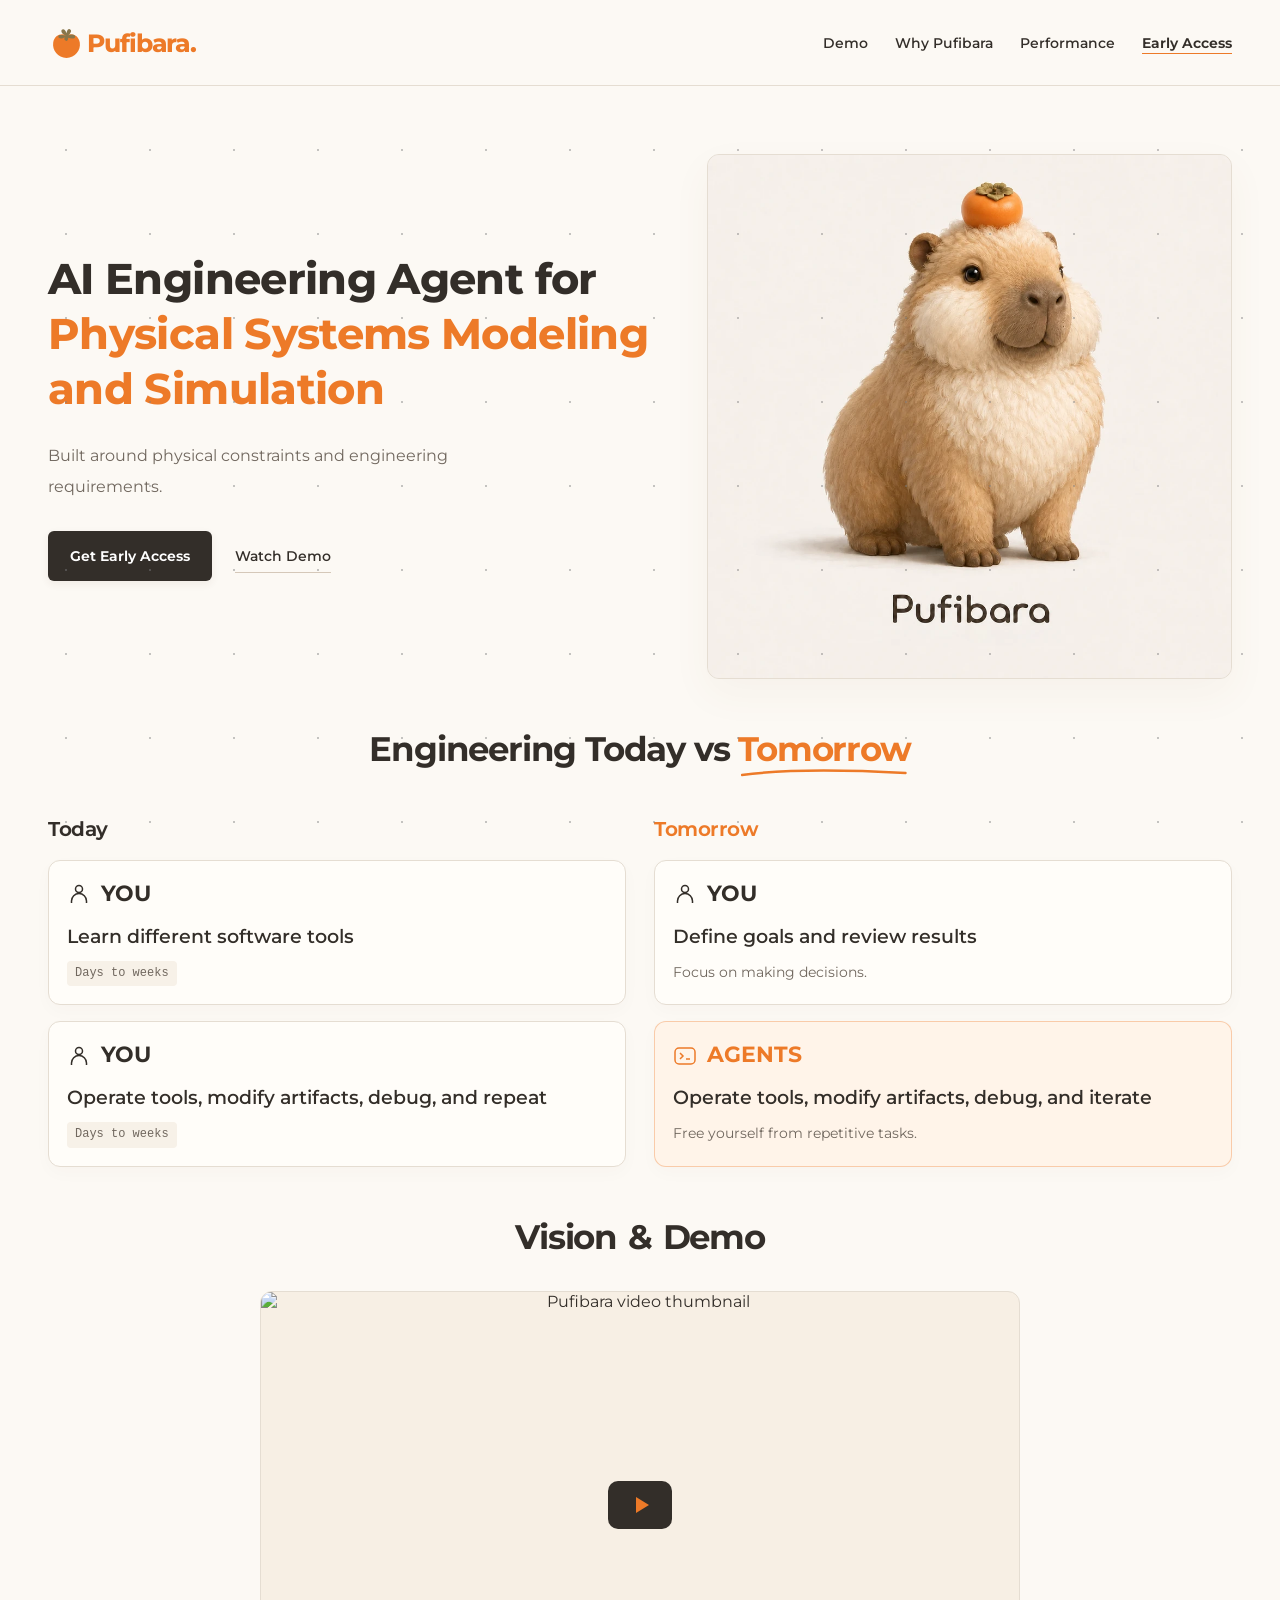
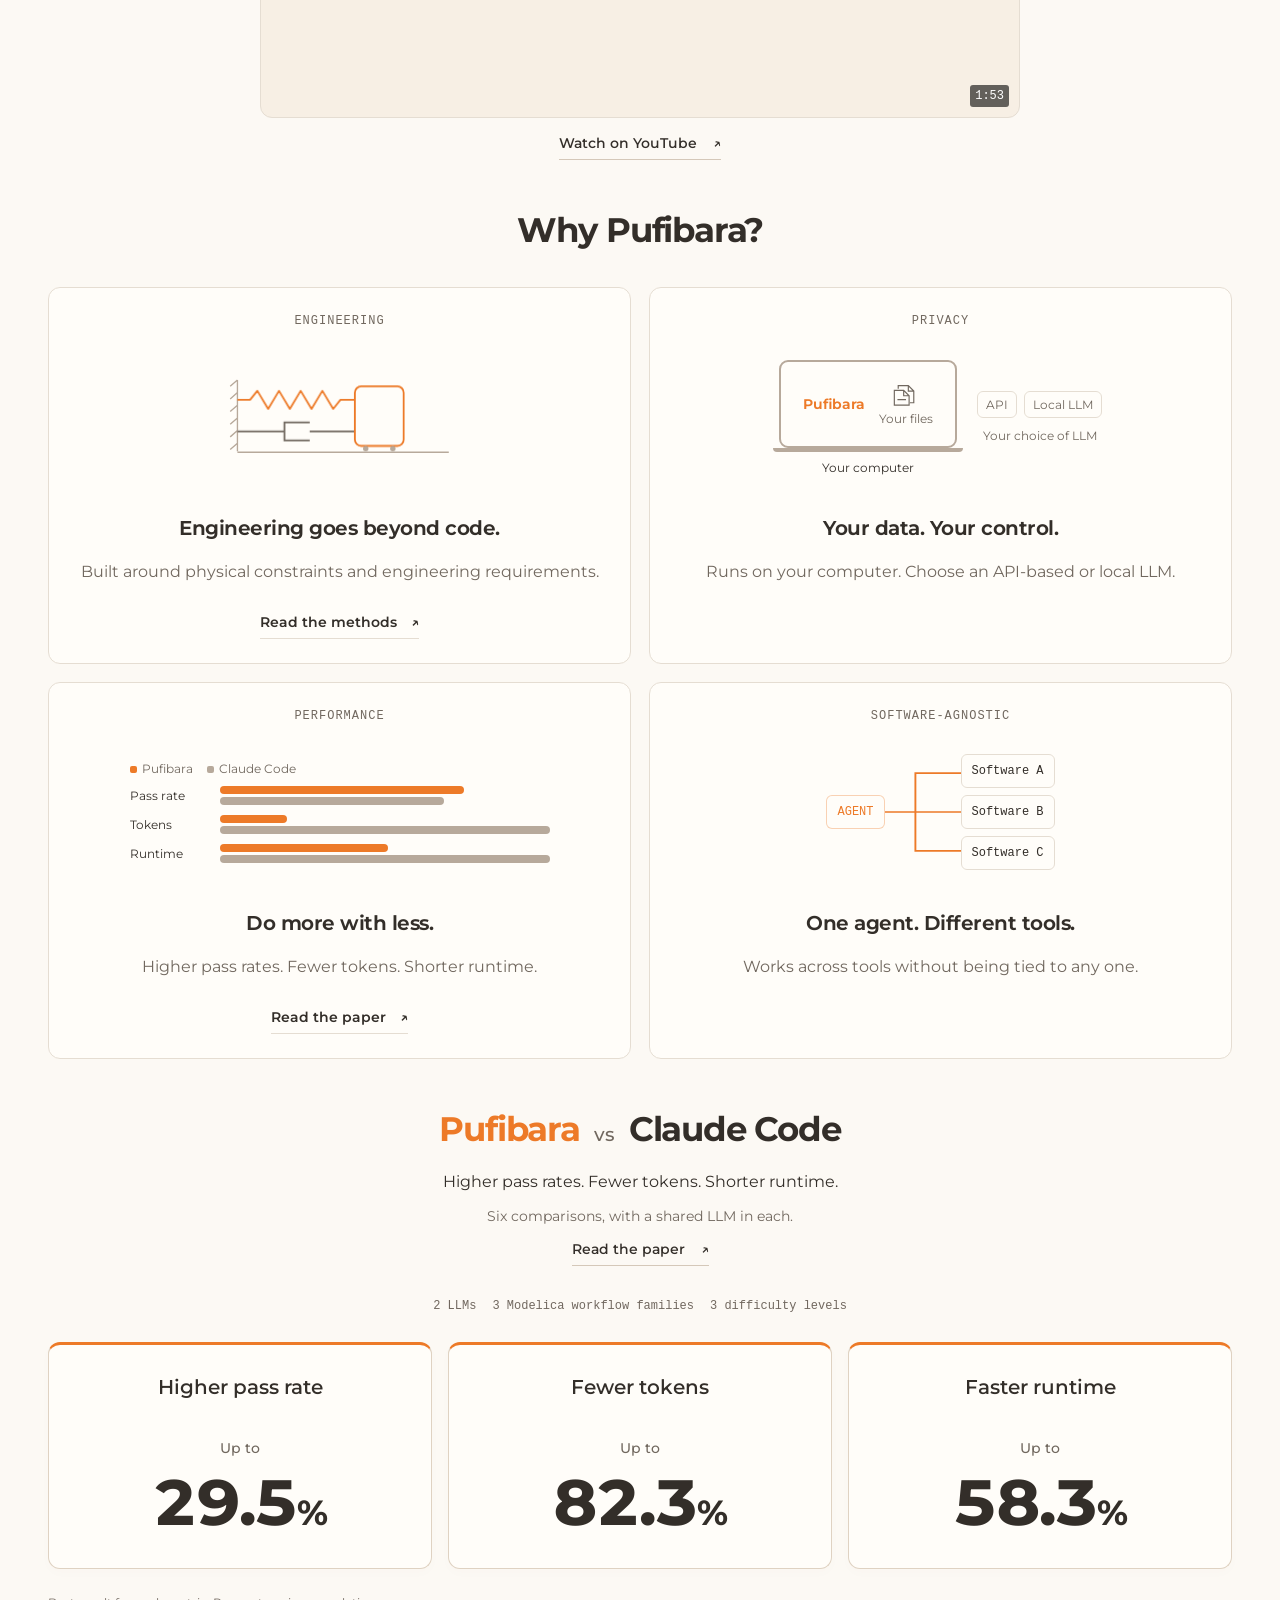
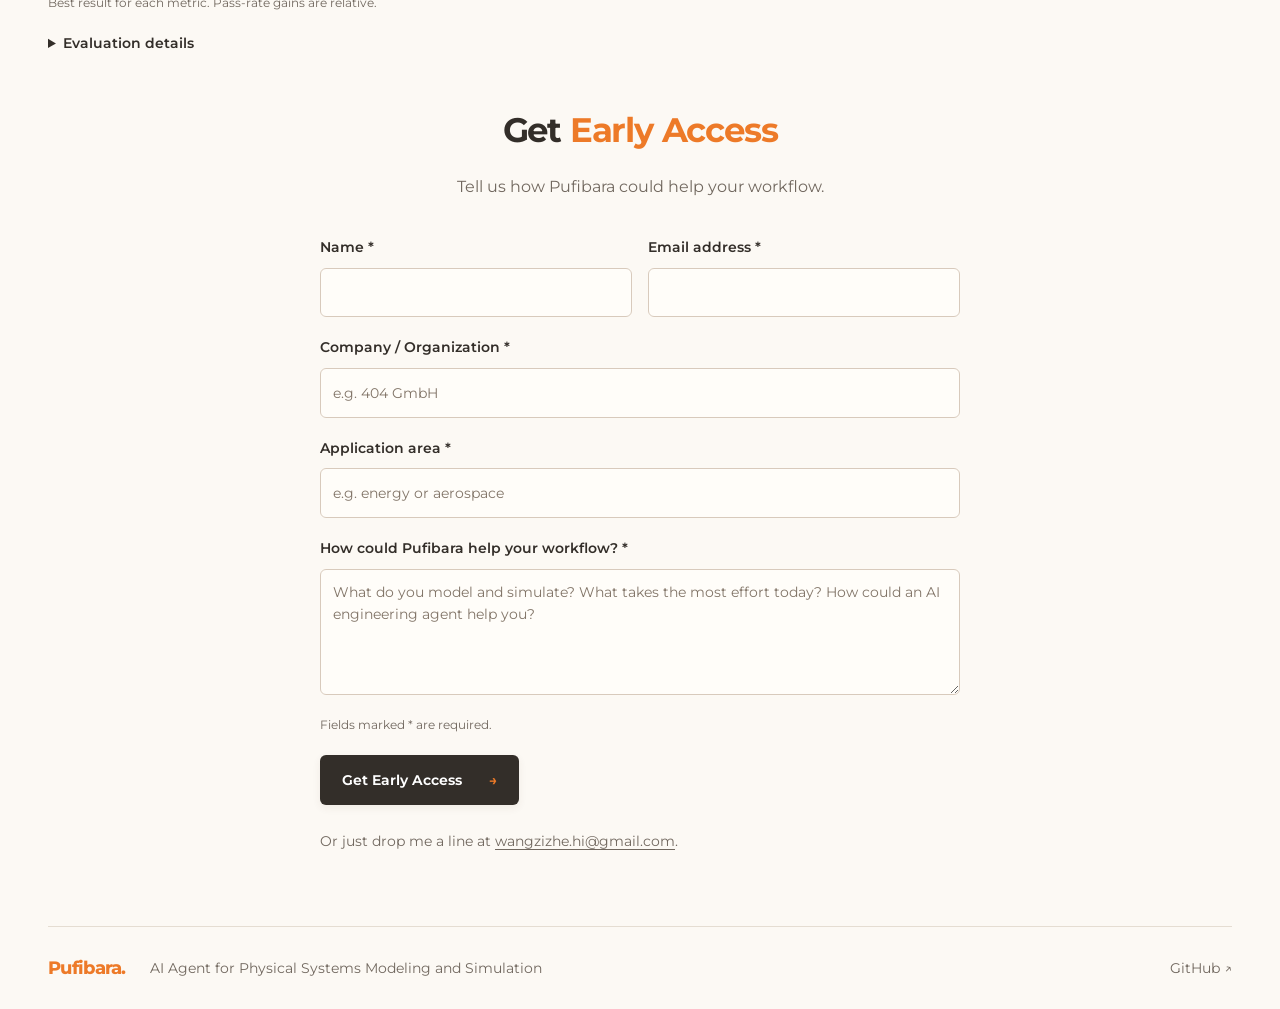
==== website/index.html @ 52dc9163 "Update website navigation and dot overlay" ====
<!doctype html>
<html lang="en">
<head>
  <meta charset="utf-8">
  <meta name="viewport" content="width=device-width, initial-scale=1">
  <meta name="theme-color" content="#fcf9f4">
  <meta name="description" content="Pufibara is an AI agent for physical systems modeling and simulation, currently focused on Modelica workflows. Explore the ideas, paper, and public benchmark.">
  <title>Pufibara — AI Agent for Physical Systems Modeling and Simulation</title>
  <link rel="icon" href="assets/mascot-topper.svg" type="image/svg+xml">
  <link rel="stylesheet" href="styles.css?v=site-nav-2">
  <link rel="preload" href="assets/fonts/Montserrat-Variable.woff2" as="font" type="font/woff2" crossorigin>
  <script src="pilot-form.js" defer></script>
  <script src="demo-video.js" defer></script>
  <script src="page-motion.js?v=site-nav-1" defer></script>
</head>
<body>
  <a class="skip-link" href="#main">Skip to main content</a>
  <header class="site-header wrap">
    <a class="wordmark" href="#" aria-label="Pufibara home"><img class="brand-icon" src="assets/mascot-topper.svg" alt="" width="37" height="40" aria-hidden="true">Pufibara<span class="brand-dot" aria-hidden="true">.</span></a>
    <nav aria-label="Main navigation">
      <a class="desktop-nav-link" href="#demo">Demo</a>
      <a class="desktop-nav-link" href="#difference">Why Pufibara</a>
      <a class="desktop-nav-link" href="#benchmark">Performance</a>
      <a class="nav-pilot" href="#pilot">Early Access</a>
      <details class="mobile-nav">
        <summary aria-label="Navigation menu"><span aria-hidden="true"></span></summary>
        <div class="mobile-nav-links">
          <a href="#demo">Demo</a>
          <a href="#difference">Why Pufibara</a>
          <a href="#benchmark">Performance</a>
        </div>
      </details>
    </nav>
  </header>
  <main id="main">
    <section class="hero wrap" aria-labelledby="hero-title">
      <div class="hero-copy">
        <h1 id="hero-title"><span class="hero-line">AI Engineering Agent for</span> <span class="hero-line accent">Physical Systems Modeling and Simulation</span></h1>
        <p class="hero-description">Built around physical constraints and engineering requirements.</p>
        <div class="hero-actions">
          <a class="button primary" href="#pilot">Get Early Access</a>
          <a class="text-link" href="#demo">Watch Demo</a>
        </div>
      </div>
      <figure class="hero-art">
        <a class="mascot-link" href="#demo" aria-label="Watch the Pufibara demo"><img src="assets/pufibara.webp?v=mascot-2" alt="The Pufibara mascot: a fluffy capybara with an orange ornament on its head" width="960" height="960" fetchpriority="high"></a>
      </figure>
    </section>
    <section class="engineering-section" id="engineering" aria-labelledby="engineering-title">
      <div class="wrap section-space">
        <h2 class="engineering-title" id="engineering-title"><span class="heading-lead">Engineering Today vs</span> <span class="accent heading-tomorrow">Tomorrow<svg viewBox="0 0 220 16" fill="none" preserveAspectRatio="none" aria-hidden="true"><path pathLength="1" d="M5 10C61 4 143 5 214 8" stroke="currentColor" stroke-width="2.5" stroke-linecap="round"/></svg></span></h2>
        <div class="engineering-grid">
          <article class="engineering-column engineering-today">
            <h3>Today</h3>
            <ul>
              <li><div class="workflow-copy"><span class="workflow-label"><svg class="role-icon" viewBox="0 0 24 24" fill="none" stroke="currentColor" stroke-width="1.5" aria-hidden="true"><circle cx="12" cy="7" r="3.5"/><path d="M4.5 21v-2a7.5 7.5 0 0 1 15 0v2"/></svg>YOU</span><p>Learn different software tools</p><p class="workflow-note workflow-time">Days to weeks</p></div></li>
              <li><div class="workflow-copy"><span class="workflow-label"><svg class="role-icon" viewBox="0 0 24 24" fill="none" stroke="currentColor" stroke-width="1.5" aria-hidden="true"><circle cx="12" cy="7" r="3.5"/><path d="M4.5 21v-2a7.5 7.5 0 0 1 15 0v2"/></svg>YOU</span><p>Operate tools, modify artifacts, debug, and repeat</p><p class="workflow-note workflow-time">Days to weeks</p></div></li>
            </ul>
          </article>
          <article class="engineering-column engineering-tomorrow">
            <h3>Tomorrow</h3>
            <ul>
              <li><div><span class="workflow-label"><svg class="role-icon" viewBox="0 0 24 24" fill="none" stroke="currentColor" stroke-width="1.5" aria-hidden="true"><circle cx="12" cy="7" r="3.5"/><path d="M4.5 21v-2a7.5 7.5 0 0 1 15 0v2"/></svg>YOU</span><p>Define goals and review results</p><p class="workflow-note">Focus on making decisions.</p></div></li>
              <li><div><span class="workflow-label"><svg class="role-icon" viewBox="0 0 24 24" fill="none" stroke="currentColor" stroke-width="1.5" aria-hidden="true"><rect x="2" y="4" width="20" height="16" rx="4"/><path d="m7 9 3 3-3 3m6 0h4"/></svg>AGENTS</span><p>Operate tools, modify artifacts, debug, and iterate</p><p class="workflow-note">Free yourself from repetitive tasks.</p></div></li>
            </ul>
          </article>
        </div>
      </div>
    </section>
    <section class="demo-section" id="demo" aria-labelledby="demo-title" tabindex="-1">
      <div class="wrap section-space demo-inner">
        <h2 id="demo-title"><span class="heading-vision">Vision</span> <span class="heading-amp">&amp;</span> <span class="heading-demo">Demo</span></h2>
        <div class="demo-frame">
          <a class="demo-cover" href="https://youtu.be/xl2gWwnYfv0" aria-label="Play the Pufibara vision and demo video">
            <img class="demo-thumbnail" src="https://i.ytimg.com/vi/xl2gWwnYfv0/hqdefault.jpg" alt="Pufibara video thumbnail" width="480" height="360" loading="lazy">
            <span class="demo-play" aria-hidden="true"></span>
            <span class="demo-duration" aria-hidden="true">1:53</span>
          </a>
        </div>
        <a class="text-link demo-fallback" href="https://youtu.be/xl2gWwnYfv0">Watch on YouTube <span aria-hidden="true">↗</span></a>
      </div>
    </section>
    <section class="difference wrap section-space" id="difference" aria-labelledby="difference-title" tabindex="-1">
      <div class="difference-heading">
        <h2 id="difference-title">Why Pufibara?</h2>
      </div>
      <div class="difference-grid">
        <article class="difference-item">
          <span class="feature-label">Engineering</span>
          <div class="feature-visual behavior-visual" aria-hidden="true">
            <svg viewBox="0 0 298 124" fill="none">
              <path d="M36 21v79m-8-72 8-7m-8 21 8-7m-8 21 8-7m-8 21 8-7m-8 21 8-7m-8 21 8-7M36 101h234" stroke="#b7a99b" stroke-width="1.5"/>
              <path class="system-spring" d="M36 43h14l8-10 12 20 12-20 12 20 12-20 12 20 12-20 12 20 8-10h16" stroke="currentColor" stroke-width="2" stroke-linejoin="round"/>
              <path d="M36 78h52m28-10H88v20h28" stroke="#71685f" stroke-width="2"/>
              <path class="system-damper" d="M116 78h50" stroke="#71685f" stroke-width="2"/>
              <g class="system-mass"><rect x="166" y="28" width="54" height="66" rx="7" fill="#fffdf9" stroke="currentColor" stroke-width="2"/><circle cx="178" cy="97" r="3" fill="#b7a99b"/><circle cx="208" cy="97" r="3" fill="#b7a99b"/></g>
            </svg>
          </div>
          <h3>Engineering goes beyond code.</h3><p>Built around physical constraints and engineering requirements.</p><a class="difference-link" href="https://arxiv.org/abs/2608.23653">Read the methods <span aria-hidden="true">↗</span></a>
        </article>
        <article class="difference-item">
          <span class="feature-label">Privacy</span>
          <div class="feature-visual privacy-visual" aria-hidden="true">
            <div class="local-computer"><div class="computer-screen"><span class="computer-app">Pufibara</span><span class="computer-files"><svg viewBox="0 0 36 30" fill="none" stroke="currentColor" stroke-width="1.5"><path d="M8 7V3h13l7 7v15h-5M21 3v7h7"/><path d="M3 9h12l7 7v12H3zM15 9v7h7M7 21h11"/></svg>Your files</span></div><span>Your computer</span></div>
            <div class="llm-choice"><div class="llm-options"><span>API</span><span>Local LLM</span></div><span>Your choice of LLM</span></div>
          </div>
          <h3>Your data. Your control.</h3><p>Runs on your computer. Choose an API-based or local LLM.</p>
        </article>
        <article class="difference-item">
          <span class="feature-label">Performance</span>
          <div class="feature-visual comparison-visual" aria-hidden="true">
            <div class="comparison-legend"><span class="legend-pufibara">Pufibara</span><span>Claude Code</span></div>
            <div class="comparison-row"><span>Pass rate</span><div class="comparison-pair"><span class="comparison-bar comparison-pufibara" style="--bar-width:74%"></span><span class="comparison-bar comparison-baseline" style="--bar-width:68%"></span></div></div>
            <div class="comparison-row"><span>Tokens</span><div class="comparison-pair"><span class="comparison-bar comparison-pufibara" style="--bar-width:20.52%"></span><span class="comparison-bar comparison-baseline" style="--bar-width:100%"></span></div></div>
            <div class="comparison-row"><span>Runtime</span><div class="comparison-pair"><span class="comparison-bar comparison-pufibara" style="--bar-width:51.15%"></span><span class="comparison-bar comparison-baseline" style="--bar-width:100%"></span></div></div>
          </div>
          <h3>Do more with less.</h3><p>Higher pass rates. Fewer tokens. Shorter runtime.</p><a class="difference-link" href="https://arxiv.org/abs/2608.23653">Read the paper <span aria-hidden="true">↗</span></a>
        </article>
        <article class="difference-item">
          <span class="feature-label">Software-agnostic</span>
          <div class="feature-visual tools-visual" aria-hidden="true">
            <span class="visual-chip agent-hub">AGENT</span>
            <svg viewBox="0 0 60 100" fill="none" preserveAspectRatio="none"><path pathLength="1" d="M0 50h24m0 0V14h36M24 50h36m-36 0v36h36" stroke="#ed7a28" stroke-width="1.5"/></svg>
            <div class="tool-destinations"><span class="visual-chip">Software A</span><span class="visual-chip">Software B</span><span class="visual-chip">Software C</span></div>
          </div>
          <h3>One agent. Different tools.</h3><p>Works across tools without being tied to any one.</p>
        </article>
      </div>
    </section>
    <section class="benchmark-section" id="benchmark" aria-labelledby="benchmark-title" tabindex="-1">
      <div class="wrap">
        <div class="benchmark-heading">
          <h2 id="benchmark-title" class="benchmark-matchup"><span class="accent">Pufibara</span> <span class="matchup-vs">vs</span> <span class="matchup-competitor">Claude Code</span></h2>
          <p class="benchmark-takeaway">Higher pass rates. Fewer tokens. Shorter runtime.</p>
          <p class="benchmark-summary">Six comparisons, with a shared LLM in each.</p>
          <a class="text-link benchmark-paper" href="https://arxiv.org/abs/2608.23653">Read the paper <span aria-hidden="true">↗</span></a>
        </div>
        <div class="benchmark-context">
          <span>2 LLMs</span>
          <span>3 Modelica workflow families</span>
          <span>3 difficulty levels</span>
        </div>
        <div class="benchmark-metrics">
          <article class="benchmark-metric"><h3>Higher pass rate</h3><p class="metric-value" aria-label="Up to 29.6%"><span class="metric-prefix" aria-hidden="true">Up to</span> <span class="metric-number" aria-hidden="true">29.6</span><span aria-hidden="true">%</span></p></article>
          <article class="benchmark-metric"><h3>Fewer tokens</h3><p class="metric-value" aria-label="Up to 82.5%"><span class="metric-prefix" aria-hidden="true">Up to</span> <span class="metric-number" aria-hidden="true">82.5</span><span aria-hidden="true">%</span></p></article>
          <article class="benchmark-metric"><h3>Faster runtime</h3><p class="metric-value" aria-label="Up to 58.4%"><span class="metric-prefix" aria-hidden="true">Up to</span> <span class="metric-number" aria-hidden="true">58.4</span><span aria-hidden="true">%</span></p></article>
        </div>
        <div class="benchmark-footer">
          <div class="benchmark-notes">
            <p>Best result for each metric. Pass-rate gains are relative.</p>
            <details class="evaluation-details">
              <summary>Evaluation details</summary>
              <p>Both agents use the same LLM in each comparison. Tasks span three difficulty levels.</p>
              <p>Best results can come from different comparisons. Pass-rate gains are relative.</p>
              <p>Tokens are counted the same way. Sequential runtime excludes infrastructure-only attempts.</p>
            </details>
          </div>
        </div>
      </div>
    </section>
    <section class="pilot-section wrap" id="pilot" aria-labelledby="pilot-title">
      <div class="pilot-copy">
        <h2 id="pilot-title">Get <span class="accent">Early Access</span></h2>
        <p>Tell us how Pufibara could help your workflow.</p>
      </div>
      <form class="pilot-form" action="https://formsubmit.co/zizhe.wang@tu-dresden.de" method="POST" accept-charset="UTF-8" aria-label="Early access request" data-success-page="thanks.html" data-submitting="Submitting…">
        <input type="hidden" name="_subject" value="Pufibara — Early access request">
        <input type="hidden" name="_template" value="table">
        <input type="hidden" name="page_language" value="English">
        <div class="form-row">
          <div class="form-field"><label for="pilot-name">Name <span aria-hidden="true">*</span></label><input id="pilot-name" name="name" type="text" autocomplete="name" maxlength="120" required></div>
          <div class="form-field"><label for="pilot-email">Email address <span aria-hidden="true">*</span></label><input id="pilot-email" name="email" type="email" autocomplete="email" maxlength="254" required></div>
        </div>
        <div class="form-field"><label for="pilot-company">Company / Organization <span aria-hidden="true">*</span></label><input id="pilot-company" name="company" type="text" autocomplete="organization" placeholder="e.g. 404 GmbH" maxlength="200" required></div>
        <div class="form-field"><label for="pilot-area">Application area <span aria-hidden="true">*</span></label><input id="pilot-area" name="application_area" type="text" placeholder="e.g. energy or aerospace" maxlength="200" required></div>
        <div class="form-field"><label for="pilot-workflow">How could Pufibara help your workflow? <span aria-hidden="true">*</span></label><textarea id="pilot-workflow" name="workflow_needs" rows="4" placeholder="What do you model and simulate? What takes the most effort today? How could an AI engineering agent help you?" maxlength="4000" required></textarea></div>
        <p class="form-note" id="pilot-privacy">Fields marked * are required.</p>
        <button class="button primary" type="submit" aria-describedby="pilot-privacy">Get Early Access <span aria-hidden="true">→</span></button>
        <p class="pilot-email">Or just drop me a line at <a href="mailto:wangzizhe.hi@gmail.com">wangzizhe.hi@gmail.com</a>.</p>
      </form>
    </section>
  </main>
  <footer class="site-footer wrap"><a class="footer-brand" href="#">Pufibara.</a><p>AI Agent for Physical Systems Modeling and Simulation</p><a href="https://github.com/wangzizhe/Pufibara">GitHub <span aria-hidden="true">↗</span></a></footer>
</body>
</html>
---- website/styles.css ----
@charset "UTF-8";

@font-face {
  font-family: "Montserrat";
  font-style: normal;
  font-weight: 100 900;
  font-display: swap;
  src: url("assets/fonts/Montserrat-Variable.woff2") format("woff2");
}

:root {
  --paper: #fcf9f4;
  --surface: #fffdf9;
  --warm: #f7f1e8;
  --ink: #332e29;
  --muted: #71685f;
  --orange: #ed7a28;
  --line: #e5ddd2;
  --text-body: 16px;
  --text-ui: 14px;
  --text-small: 12px;
  --text-section: 34px;
  --text-card: 20px;
  --radius-card: 12px;
  --radius-control: 6px;
  --section-space: 24px;
  --dot-pattern: radial-gradient(circle, #fff 1px, transparent 1.5px);
  --dot-spacing: 84px 84px;
  --sans: "Montserrat", -apple-system, BlinkMacSystemFont, "Segoe UI", sans-serif;
  --mono: "SFMono-Regular", Consolas, "Liberation Mono", monospace;
}

* { box-sizing: border-box; }
html { scroll-behavior: smooth; scroll-padding-top: 110px; }
body { margin: 0; background: var(--paper); color: var(--ink); font-family: var(--sans); -webkit-font-smoothing: antialiased; }
a { color: inherit; text-decoration: none; }
a:focus-visible { outline: 3px solid var(--orange); outline-offset: 5px; }
::selection { background: var(--orange); color: var(--ink); }
h1, h2, h3, p { margin-top: 0; }
.wrap { width: min(1184px, calc(100% - 96px)); margin-inline: auto; }
.skip-link { position: absolute; left: 20px; top: -80px; background: var(--ink); color: white; padding: 12px; z-index: 20; }
.skip-link:focus { top: 12px; }

/* Keep navigation accessible while reading. */
.site-header { display: flex; align-items: center; justify-content: space-between; gap: 24px; min-height: 86px; position: sticky; top: 0; z-index: 10; background: var(--paper); }
.site-header::before { content: ""; position: absolute; inset: 0; z-index: -1; background: var(--paper); box-shadow: 0 0 0 100vmax var(--paper); clip-path: inset(0 -100vmax); pointer-events: none; }
.site-header::after { content: ""; position: absolute; bottom: 0; left: calc(50% - 50vw); right: calc(50% - 50vw); border-bottom: 1px solid var(--line); pointer-events: none; }
.wordmark { display: flex; align-items: center; font-size: 25px; font-weight: 750; letter-spacing: -1.1px; color: var(--orange); }
.brand-icon { display: block; flex-shrink: 0; width: 37px; height: 40px; margin-right: 2px; }
.brand-dot { color: var(--orange); }
.site-header nav { display: flex; align-items: center; gap: 27px; font-size: var(--text-ui); font-weight: 550; }
.mobile-nav { display: none; }
.site-header nav a:hover, .text-link:hover, .difference-link:hover, .site-footer a:not(.footer-brand):hover { color: var(--ink); text-decoration: underline; text-decoration-color: var(--orange); text-underline-offset: 5px; }

.hero { position: relative; isolation: isolate; display: grid; grid-template-columns: 1.15fr 1fr; gap: 56px; align-items: center; padding-top: 68px; padding-bottom: var(--section-space); }
.eyebrow { font: 500 var(--text-small)/1.7 var(--mono); letter-spacing: 1.5px; color: var(--muted); margin-bottom: 24px; }
h1 { font-size: clamp(40px, 4.4vw, 62px); font-weight: 750; line-height: 1.2; letter-spacing: -2.5px; margin-bottom: 25px; }
html:lang(en) .hero-copy { container-type: inline-size; min-width: 0; }
html:lang(en) h1 { font-size: min(7.1cqw, 48px); font-weight: 750; line-height: 1.28; letter-spacing: -.015em; }
.hero-line { display: block; white-space: normal; }
.accent { color: var(--orange); }
.hero-description { max-width: 475px; font-size: var(--text-body); line-height: 1.9; color: var(--muted); margin-bottom: 29px; }
.hero-actions { display: flex; align-items: center; flex-wrap: wrap; gap: 23px; }
.button { display: inline-flex; align-items: center; justify-content: space-between; gap: 27px; padding: 15px 21px; border: 1px solid transparent; border-radius: var(--radius-control); font-size: var(--text-ui); font-weight: 650; transition: background .15s, transform .15s; }
.primary { background: var(--ink); color: #fff; box-shadow: 0 3px 8px #513b2512; }
.primary span { color: var(--orange); }
.button:hover { background: #514033; transform: translateY(-2px); }
.text-link { font-size: var(--text-ui); font-weight: 550; border-bottom: 1px solid #d5c8b9; padding-block: 7px; }
.text-link:hover { border-bottom-color: var(--orange); text-decoration: none; }
.text-link span { margin-left: 12px; }
.hero-art { position: relative; min-width: 0; margin: 0; background: #f2eee7; border: 1px solid var(--line); border-radius: var(--radius-card); overflow: hidden; box-shadow: 0 15px 40px #80572f0c; }
.hero-art img { display: block; width: 100%; height: auto; }
.mascot-link { display: block; border-radius: inherit; }
.mascot-link:focus-visible { outline-offset: -5px; }

.section-space { padding-block: var(--section-space); }
.engineering-grid { display: grid; grid-template-columns: repeat(2, minmax(0, 1fr)); gap: 32px; }
.engineering-title { text-align: center; margin-bottom: 32px; }
.heading-lead, .heading-tomorrow, .heading-vision, .heading-amp, .heading-demo { display: inline-block; }
.heading-tomorrow { position: relative; }
.heading-tomorrow svg { position: absolute; left: 0; bottom: -10px; width: 100%; height: 16px; }
.heading-amp { color: inherit; margin-inline: .06em; }
.engineering-column { position: relative; min-width: 0; padding: 28px; border-radius: var(--radius-card); color: var(--ink); }
.engineering-column h3 { font-size: var(--text-card); font-weight: 650; line-height: 1.45; letter-spacing: -.5px; margin-bottom: 18px; }
.engineering-column ul { list-style: none; padding: 0; margin: 0; }
.engineering-column li { position: relative; min-height: 116px; font-size: 19px; line-height: 1.55; font-weight: 550; }
.engineering-column li p { margin: 0; }
.engineering-today { padding-left: 0; }
.engineering-today li { margin-bottom: 16px; border: 1px solid var(--line); border-radius: var(--radius-card); background: var(--surface); box-shadow: 0 6px 18px #513b2506; }
.workflow-copy { padding: 18px; }
.engineering-column li .workflow-note { margin-top: 10px; color: var(--muted); font-size: var(--text-ui); font-weight: 400; line-height: 1.6; }
.engineering-column li .workflow-time { display: inline-block; padding: 3px 8px; border-radius: 4px; background: var(--warm); font-family: var(--mono); font-size: var(--text-small); }
.engineering-tomorrow { align-self: start; padding-bottom: 0; }
.engineering-tomorrow h3 { color: var(--orange); }
.engineering-tomorrow li { display: flex; min-height: 0; padding: 0 0 16px; }
.engineering-tomorrow li:last-child { padding-bottom: 0; }
.engineering-tomorrow li > div { position: relative; flex: 1; min-width: 0; padding: 18px; border: 1px solid var(--line); border-radius: var(--radius-card); background: var(--surface); box-shadow: 0 6px 18px #513b2506; }
.engineering-tomorrow li:nth-child(2) > div { border-color: #ed7a2855; background: #fff4e9; }
.engineering-column .workflow-label { display: flex; align-items: center; gap: 10px; margin-bottom: 12px; color: var(--ink); font: 700 22px/1.4 var(--sans); letter-spacing: 0; }
.engineering-tomorrow li:nth-child(2) .workflow-label { color: var(--orange); }
.role-icon { width: 24px; height: 24px; flex-shrink: 0; }
@media (min-width: 681px) {
  .engineering-grid { column-gap: 28px; row-gap: 16px; padding-top: 12px; }
  .engineering-column { display: grid; grid-template-rows: subgrid; grid-row: span 3; align-self: stretch; padding: 0; }
  .engineering-column ul { display: contents; }
  .engineering-column h3 { margin-bottom: 0; }
  .engineering-column li { min-height: 0; margin-bottom: 0; padding-bottom: 0; }
}
@media (prefers-reduced-motion: no-preference) {
  .engineering-section.is-visible .heading-lead { animation: heading-flow .7s cubic-bezier(.2,.8,.2,1) both; }
  .engineering-section.is-visible .heading-tomorrow { animation: heading-swing .85s .12s cubic-bezier(.2,.8,.2,1) both; }
  .engineering-section.is-visible .heading-tomorrow path { stroke-dasharray: 1; animation: draw-tool-links .65s .55s ease both; }
  .demo-section.is-visible .heading-vision { animation: demo-word-left 1s cubic-bezier(.22,.8,.3,1) both; }
  .demo-section.is-visible .heading-amp { animation: amp-pop 1s .12s both; }
  .demo-section.is-visible .heading-demo { animation: demo-word-right 1s .22s cubic-bezier(.22,.8,.3,1) both; }
  @keyframes heading-flow { from { opacity: 0; translate: -12px 7px; } to { opacity: 1; translate: 0 0; } }
  @keyframes heading-swing { 0% { opacity: 0; translate: 16px 10px; } 65% { opacity: 1; translate: 0 -3px; } 100% { opacity: 1; translate: 0 0; } }
  @keyframes amp-pop { 0% { opacity: 0; scale: .65; } 60% { opacity: 1; scale: 1.12; } 100% { opacity: 1; scale: 1; } }
  @keyframes demo-word-left { 0% { opacity: 0; translate: -28px 16px; } 60% { opacity: 1; translate: 3px -6px; } 80% { translate: -1px 2px; } 100% { opacity: 1; translate: 0 0; } }
  @keyframes demo-word-right { 0% { opacity: 0; translate: 28px -16px; } 60% { opacity: 1; translate: -3px 6px; } 80% { translate: 1px -2px; } 100% { opacity: 1; translate: 0 0; } }
  .difference-item.is-visible .local-computer { animation: reveal-feature .65s ease both; }
  .difference-item.is-visible .computer-files { animation: reveal-feature .55s .25s ease both; }
  .difference-item.is-visible .llm-choice { animation: reveal-feature .65s .5s ease both; }
  .difference-item.is-visible .llm-options > span { animation: reveal-feature .5s .7s ease both; }
  .difference-item.is-visible .llm-options > span + span { animation-delay: .85s; }
  .difference-item.is-visible .agent-hub { animation: reveal-feature .55s ease both; }
  .difference-item.is-visible .tools-visual > svg path { stroke-dasharray: 1; animation: draw-tool-links 1s .25s ease both; }
  .difference-item.is-visible .tool-destinations > span { animation: reveal-feature .55s .6s ease both; }
  .difference-item.is-visible .tool-destinations > span:nth-child(2) { animation-delay: .8s; }
  .difference-item.is-visible .tool-destinations > span:nth-child(3) { animation-delay: 1s; }
  .engineering-section.is-visible li { animation: workflow-arrive .65s both; }
  .engineering-section.is-visible li:nth-child(2) { animation-delay: .15s; }
  @keyframes workflow-arrive { from { opacity: 0; translate: 0 14px; } to { opacity: 1; translate: 0 0; } }
}
@media (max-width: 680px) {
  .engineering-grid { grid-template-columns: 1fr; gap: 24px; }
  .engineering-column { padding: 0 24px; }
  .engineering-today li:last-child { margin-bottom: 0; }
  .engineering-column li { min-height: 0; font-size: 18px; }
}
.demo-section { background: var(--paper); }
.demo-inner { text-align: center; }
.demo-inner h2 { margin-bottom: 32px; }
.demo-frame { aspect-ratio: 16 / 9; width: min(100%, 760px); margin-inline: auto; background: #f7efe4; border: 1px solid var(--line); border-radius: var(--radius-card); overflow: hidden; }
.demo-frame iframe { display: block; width: 100%; height: 100%; border: 0; }
.demo-cover { position: relative; display: flex; align-items: center; justify-content: center; height: 100%; }
.demo-cover:focus-visible { outline-offset: -5px; }
.demo-thumbnail { position: absolute; inset: 0; width: 100%; height: 100%; object-fit: cover; }
.demo-play { position: relative; display: inline-flex; align-items: center; justify-content: center; width: 64px; height: 48px; border-radius: 10px; background: var(--ink); }
.demo-play::before { content: ""; width: 0; height: 0; border-top: 8px solid transparent; border-bottom: 8px solid transparent; border-left: 13px solid var(--orange); transform: translateX(2px); }
.demo-cover:hover .demo-play { background: #514033; }
.demo-duration { position: absolute; right: 10px; bottom: 10px; padding: 2px 5px; border-radius: 3px; background: #0009; color: #fff; font: var(--text-small)/1.5 var(--mono); }
.demo-fallback { display: inline-block; margin-top: 9px; }
h2 { font-size: var(--text-section); font-weight: 700; line-height: 1.3; letter-spacing: -1.2px; margin-bottom: 24px; }
.difference-heading, .benchmark-heading, .benchmark-context { text-align: center; }
.difference-heading h2, .benchmark-heading h2 { margin-bottom: 0; }
.benchmark-summary { max-width: 52ch; margin: 8px auto 0; color: var(--muted); font-size: var(--text-ui); line-height: 1.7; }
.benchmark-paper { display: inline-block; margin-top: 4px; }
.difference-grid { display: grid; grid-template-columns: repeat(2, minmax(0, 1fr)); gap: 18px; margin-top: 34px; }
.difference-item { container-type: inline-size; display: flex; flex-direction: column; align-items: center; padding: 24px; border: 1px solid var(--line); border-radius: var(--radius-card); background: var(--surface); text-align: center; }
.feature-label { font: var(--text-small)/1.6 var(--mono); letter-spacing: 1px; text-transform: uppercase; color: var(--muted); }
.feature-visual { width: 100%; min-height: 148px; margin-top: 12px; padding-block: 8px; }
.behavior-visual { display: flex; align-items: center; }
.behavior-visual svg { display: block; width: 100%; height: 112px; color: var(--orange); }
.system-spring { transform-origin: 36px 43px; }
.system-damper { transform-origin: 116px 78px; }
.privacy-visual { display: flex; align-items: center; justify-content: center; gap: 20px; }
.local-computer { display: grid; justify-items: center; gap: 12px; font-size: var(--text-small); }
.computer-screen { position: relative; display: grid; grid-template-columns: auto auto; align-items: center; justify-content: center; gap: 14px; width: 178px; min-height: 88px; padding: 10px; border: 2px solid #b7a99b; border-radius: 9px; background: var(--surface); }
.computer-screen::after { content: ""; position: absolute; left: -8px; right: -8px; bottom: -6px; height: 4px; background: #b7a99b; border-radius: 0 0 5px 5px; }
.computer-app { color: var(--orange); font-size: var(--text-ui); font-weight: 650; }
.computer-files { display: flex; flex-direction: column; align-items: center; gap: 3px; color: var(--muted); white-space: nowrap; }
.computer-files svg { width: 28px; height: 26px; }
.llm-choice { display: grid; justify-items: center; gap: 10px; color: var(--muted); font-size: var(--text-small); text-align: center; }
.llm-options { display: flex; justify-content: center; flex-wrap: wrap; gap: 7px; }
.llm-options > span { padding: 5px 8px; border: 1px solid var(--line); border-radius: var(--radius-control); background: var(--surface); white-space: nowrap; }
.visual-chip { display: inline-flex; align-items: center; justify-content: center; padding: 7px 10px; border: 1px solid var(--line); border-radius: var(--radius-control); background: var(--surface); color: var(--ink); font: var(--text-small)/1.5 var(--mono); }
.comparison-visual { display: flex; flex-direction: column; justify-content: center; gap: 10px; max-width: 420px; text-align: left; }
.comparison-legend { display: flex; flex-wrap: wrap; gap: 4px 14px; color: var(--muted); font-size: var(--text-small); }
.comparison-legend span::before { content: ""; display: inline-block; width: 7px; height: 7px; margin-right: 5px; border-radius: 2px; background: #b7a99b; }
.comparison-legend .legend-pufibara::before { background: var(--orange); }
.comparison-row { display: grid; grid-template-columns: 78px 1fr; align-items: center; gap: 12px; font-size: var(--text-small); }
.comparison-pair { display: grid; gap: 3px; }
.comparison-bar { display: block; width: var(--bar-width); height: 8px; border-radius: 4px; transform-origin: left; }
.comparison-baseline { background: #b7a99b; }
.comparison-pufibara { background: var(--orange); }
.tools-visual { display: flex; align-items: center; justify-content: center; }
.agent-hub { border-color: #ed7a2855; color: var(--orange); }
.tools-visual > svg { width: 76px; height: 108px; flex: 0 1 76px; }
.tool-destinations { display: grid; gap: 7px; }
@container (max-width: 300px) {
  .privacy-visual { flex-direction: column; gap: 10px; }
  .local-computer { gap: 8px; }
  .computer-screen { padding: 8px; }
  .llm-choice { gap: 5px; }
}
@media (max-width: 420px) {
  .visual-chip { padding: 6px 8px; }
  .comparison-row { grid-template-columns: 78px 1fr; gap: 8px; }
}
@media (prefers-reduced-motion: no-preference) {
  .difference-item.is-visible .system-mass { animation: settle-mass 2.8s ease-in-out both; }
  .difference-item.is-visible .system-spring { animation: settle-spring 2.8s ease-in-out both; }
  .difference-item.is-visible .system-damper { animation: settle-damper 2.8s ease-in-out both; }
  .difference-item.is-visible .comparison-bar { animation: reveal-comparison .8s ease both; }
  .difference-item.is-visible .comparison-pufibara { animation-delay: .15s; }
  @keyframes settle-mass { 0% { transform: translateX(18px); } 18% { transform: translateX(-12px); } 34% { transform: translateX(8px); } 50% { transform: translateX(-5px); } 65% { transform: translateX(3px); } 80% { transform: translateX(-1px); } 100% { transform: translateX(0); } }
  @keyframes settle-spring { 0% { transform: scaleX(1.13846); } 18% { transform: scaleX(.90769); } 34% { transform: scaleX(1.06154); } 50% { transform: scaleX(.96154); } 65% { transform: scaleX(1.02308); } 80% { transform: scaleX(.99231); } 100% { transform: scaleX(1); } }
  @keyframes settle-damper { 0% { transform: scaleX(1.36); } 18% { transform: scaleX(.76); } 34% { transform: scaleX(1.16); } 50% { transform: scaleX(.9); } 65% { transform: scaleX(1.06); } 80% { transform: scaleX(.98); } 100% { transform: scaleX(1); } }
  @keyframes reveal-comparison { from { transform: scaleX(0); } to { transform: scaleX(1); } }
  @keyframes reveal-feature { from { opacity: 0; transform: translateY(5px); } to { opacity: 1; transform: translateY(0); } }
  @keyframes draw-tool-links { from { stroke-dashoffset: 1; } to { stroke-dashoffset: 0; } }
}
.difference-item h3 { font-size: var(--text-card); font-weight: 650; line-height: 1.45; letter-spacing: -.5px; margin: 23px 0 15px; }
.difference-item > p { font-size: var(--text-body); line-height: 1.8; color: var(--muted); margin-bottom: 23px; }
.difference-link { margin-top: auto; font-size: var(--text-ui); line-height: 1.8; font-weight: 600; border-bottom: 1px solid var(--line); padding-bottom: 3px; }
.difference-link span { margin-left: 10px; }

.benchmark-section { padding-block: var(--section-space); background: var(--paper); }
.benchmark-matchup { display: flex; justify-content: center; align-items: baseline; flex-wrap: wrap; gap: 4px 14px; font-size: var(--text-section); }
.matchup-vs { color: var(--muted); font-size: .55em; font-weight: 500; letter-spacing: 0; }
.matchup-competitor { color: var(--ink); white-space: nowrap; }
.benchmark-takeaway { margin: 17px 0 0; font-size: var(--text-body); line-height: 1.8; color: var(--ink); }
.benchmark-context { display: flex; flex-wrap: wrap; justify-content: center; gap: 2px 16px; font: var(--text-small)/1.9 var(--mono); color: var(--muted); margin-top: 29px; }
.benchmark-metrics { display: grid; grid-template-columns: repeat(3, minmax(0, 1fr)); gap: 16px; margin-top: 25px; }
.benchmark-metric { min-width: 0; padding: 25px 22px 22px; border: 1px solid #dfd2c2; border-top: 3px solid var(--orange); border-radius: var(--radius-card); background: var(--surface); box-shadow: 0 4px 12px #69451f04; text-align: center; }
.benchmark-metric h3 { font-size: var(--text-card); line-height: 1.7; font-weight: 550; color: var(--ink); margin-bottom: 24px; min-height: 44px; }
.metric-value { font-size: clamp(48px, 6vw, 64px); font-weight: 750; line-height: 1.1; font-variant-numeric: tabular-nums; letter-spacing: -2px; margin-bottom: 8px; white-space: nowrap; }
.metric-value > span { font-size: .55em; letter-spacing: -.5px; }
.metric-value > .metric-number { font-size: inherit; letter-spacing: inherit; }
.metric-value > .metric-prefix { display: block; margin-bottom: 8px; color: var(--muted); font-size: var(--text-ui); font-weight: 500; line-height: 1.5; letter-spacing: 0; }
.benchmark-footer { margin-top: 23px; text-align: left; }
.benchmark-footer p { margin: 0; color: var(--muted); font-size: var(--text-small); line-height: 1.85; }
.evaluation-details { margin-top: 12px; }
.evaluation-details summary { width: fit-content; padding: 8px 0; cursor: pointer; font-size: var(--text-ui); font-weight: 600; }
.evaluation-details summary:focus-visible { outline: 2px solid var(--orange); outline-offset: 4px; }
.evaluation-details[open] summary { margin-bottom: 6px; }

.site-footer { display: flex; align-items: center; gap: 24px; padding-block: 25px; border-top: 1px solid var(--line); font-family: var(--sans); font-size: var(--text-ui); line-height: 1.8; color: var(--muted); }
.footer-brand { font-size: 18px; font-weight: 750; color: var(--orange); letter-spacing: -.7px; }
.site-footer p { margin: 0; }
.site-footer > a:last-child { margin-left: auto; }

/* Pilot applications are submitted directly to the configured mail form service. */
.nav-pilot { color: var(--ink); font-weight: 650; text-decoration: underline; text-decoration-color: var(--orange); text-underline-offset: 5px; }
.pilot-section { display: flex; flex-direction: column; align-items: center; gap: 34px; padding: var(--section-space) 40px; margin-top: 0; margin-bottom: 48px; background: var(--paper); }
.pilot-copy { text-align: center; width: 100%; max-width: 660px; }
.pilot-copy > p { margin-bottom: 0; font-size: var(--text-body); line-height: 1.85; color: var(--muted); }
.pilot-copy h2 { margin-bottom: 20px; }
.pilot-form { position: relative; z-index: 6; width: 100%; max-width: 640px; min-width: 0; }
.form-row { display: grid; grid-template-columns: 1fr 1fr; gap: 16px; }
.form-field { display: flex; flex-direction: column; gap: 8px; margin-bottom: 19px; min-width: 0; }
.form-field label { font-size: var(--text-ui); font-weight: 600; line-height: 1.7; }
.form-field label > span { color: var(--ink); }
.form-field input, .form-field textarea { width: 100%; min-width: 0; padding: 11px 12px; border: 1px solid #d8cabc; border-radius: var(--radius-control); background: var(--surface); color: var(--ink); font: var(--text-body)/1.6 var(--sans); }
.form-field textarea { resize: vertical; min-height: 125px; }
.form-field input::placeholder, .form-field textarea::placeholder { color: #827568; font-size: var(--text-ui); }
.form-field input:focus-visible, .form-field textarea:focus-visible { outline: 2px solid var(--orange); outline-offset: 2px; }
.form-note { margin: 2px 0 19px; color: var(--muted); font-size: var(--text-small); line-height: 1.8; }
.pilot-form .button { cursor: pointer; font-family: var(--sans); min-height: 46px; }
.pilot-form .button:disabled { cursor: progress; opacity: .75; transform: none; }
.pilot-email { margin: 24px 0 0; color: var(--muted); font-size: var(--text-ui); line-height: 1.8; }
.pilot-email a { text-decoration: underline; text-underline-offset: 3px; overflow-wrap: anywhere; }

.success-page { min-height: calc(100svh - 160px); display: grid; align-items: center; padding-block: 65px; }
.success-card { max-width: 680px; width: 100%; margin-inline: auto; padding: 50px; border: 1px solid var(--line); border-radius: var(--radius-card); background: var(--surface); text-align: center; }
.success-icon { display: grid; place-items: center; width: 54px; height: 54px; margin: 0 auto 25px; border: 2px solid var(--orange); border-radius: 50%; color: var(--ink); font-size: 25px; }
.success-card .hero-actions { justify-content: center; margin-top: 27px; }

body::after {
  content: "";
  position: fixed;
  inset: 24px;
  z-index: 5;
  pointer-events: none;
  background-image: var(--dot-pattern);
  background-size: var(--dot-spacing);
  opacity: .22;
  mix-blend-mode: difference;
}
.demo-frame:has(iframe) { position: relative; z-index: 6; }

@media (min-width: 1500px) {
  .hero { padding-top: 80px; }
  .hero-art { max-width: 490px; justify-self: end; }
}
@media (max-width: 1000px) {
  .wrap { width: calc(100% - 56px); }
  .hero { gap: 30px; }
  .site-header nav { gap: 20px; }
  .benchmark-metric { padding-inline: 17px; }
  .pilot-section { padding-inline: 28px; gap: 35px; }
}
@media (max-width: 700px) {
  :root { --dot-spacing: 72px 72px; }
  :root { --text-section: 28px; }
  .engineering-title, .demo-inner h2 { margin-bottom: 24px; }
  html { scroll-padding-top: 90px; }
  .wrap { width: calc(100% - 40px); }
  .site-header { min-height: 72px; gap: 12px; }
  .wordmark { font-size: 22px; }
  .brand-icon { width: 31px; height: 34px; margin-right: 2px; }
  .site-header nav { gap: 8px; }
  .site-header .desktop-nav-link { display: none; }
  .site-header nav > a.nav-pilot { display: inline-flex; align-items: center; min-height: 44px; white-space: nowrap; }
  .mobile-nav { display: block; }
  .mobile-nav > summary { display: grid; place-items: center; width: 44px; height: 44px; border-radius: var(--radius-control); cursor: pointer; list-style: none; }
  .mobile-nav > summary::-webkit-details-marker { display: none; }
  .mobile-nav > summary:focus-visible { outline: 2px solid var(--orange); }
  .mobile-nav > summary span { width: 18px; height: 12px; border-block: 2px solid currentColor; position: relative; }
  .mobile-nav > summary span::after { content: ""; position: absolute; top: 3px; width: 100%; border-top: 2px solid currentColor; }
  .mobile-nav[open] > summary { background: var(--warm); }
  .mobile-nav-links { position: absolute; top: 100%; right: 0; display: grid; min-width: 180px; padding: 6px; background: var(--surface); border: 1px solid var(--line); border-radius: var(--radius-card); box-shadow: 0 8px 20px #513b2514; }
  .mobile-nav-links a { display: flex; align-items: center; min-height: 44px; padding-inline: 12px; border-radius: var(--radius-control); }
  .mobile-nav-links a:hover { background: var(--warm); }
  .hero { grid-template-columns: 1fr; gap: 24px; padding-top: 36px; }
  .eyebrow { margin-bottom: 22px; }
  h1 { font-size: clamp(34px, 8.8vw, 54px); letter-spacing: -1.6px; }
  html:lang(en) h1 { font-size: clamp(32px, 8.7vw, 40px); line-height: 1.25; }
  .hero-line { text-wrap: balance; }
  .hero-line + .hero-line { margin-top: .12em; }
  .hero-actions { gap: 20px; }
  .hero-actions .button { gap: 18px; }
  .hero-art { width: min(90%, 360px); justify-self: center; }
  h2 { font-size: var(--text-section); letter-spacing: -.8px; }
  .difference-grid { grid-template-columns: 1fr; margin-top: 27px; gap: 14px; }
  .difference-item h3 { margin-top: 18px; }
  .difference-item > p { margin-bottom: 16px; }
  .benchmark-context { margin-top: 23px; }
  .benchmark-metrics { grid-template-columns: 1fr; gap: 12px; }
  .benchmark-metric { padding: 24px; }
  .benchmark-metric h3 { min-height: 0; margin-bottom: 18px; }
  .metric-value { font-size: clamp(48px, 16vw, 64px); }
  .site-footer { flex-wrap: wrap; gap: 12px; }
  .site-footer p { order: 3; flex-basis: 100%; }
  .pilot-section { gap: 26px; padding-inline: 22px; margin-bottom: 40px; }
  .form-row { grid-template-columns: 1fr; gap: 0; }
  .success-page { padding-block: 40px; }
  .success-card { padding: 32px 23px; }
}
@media (max-width: 360px) {
  .site-header.wrap { width: calc(100% - 28px); gap: 8px; }
}
@media (prefers-reduced-motion: reduce) {
  html { scroll-behavior: auto; }
  *, *::before, *::after { transition: none !important; }
}
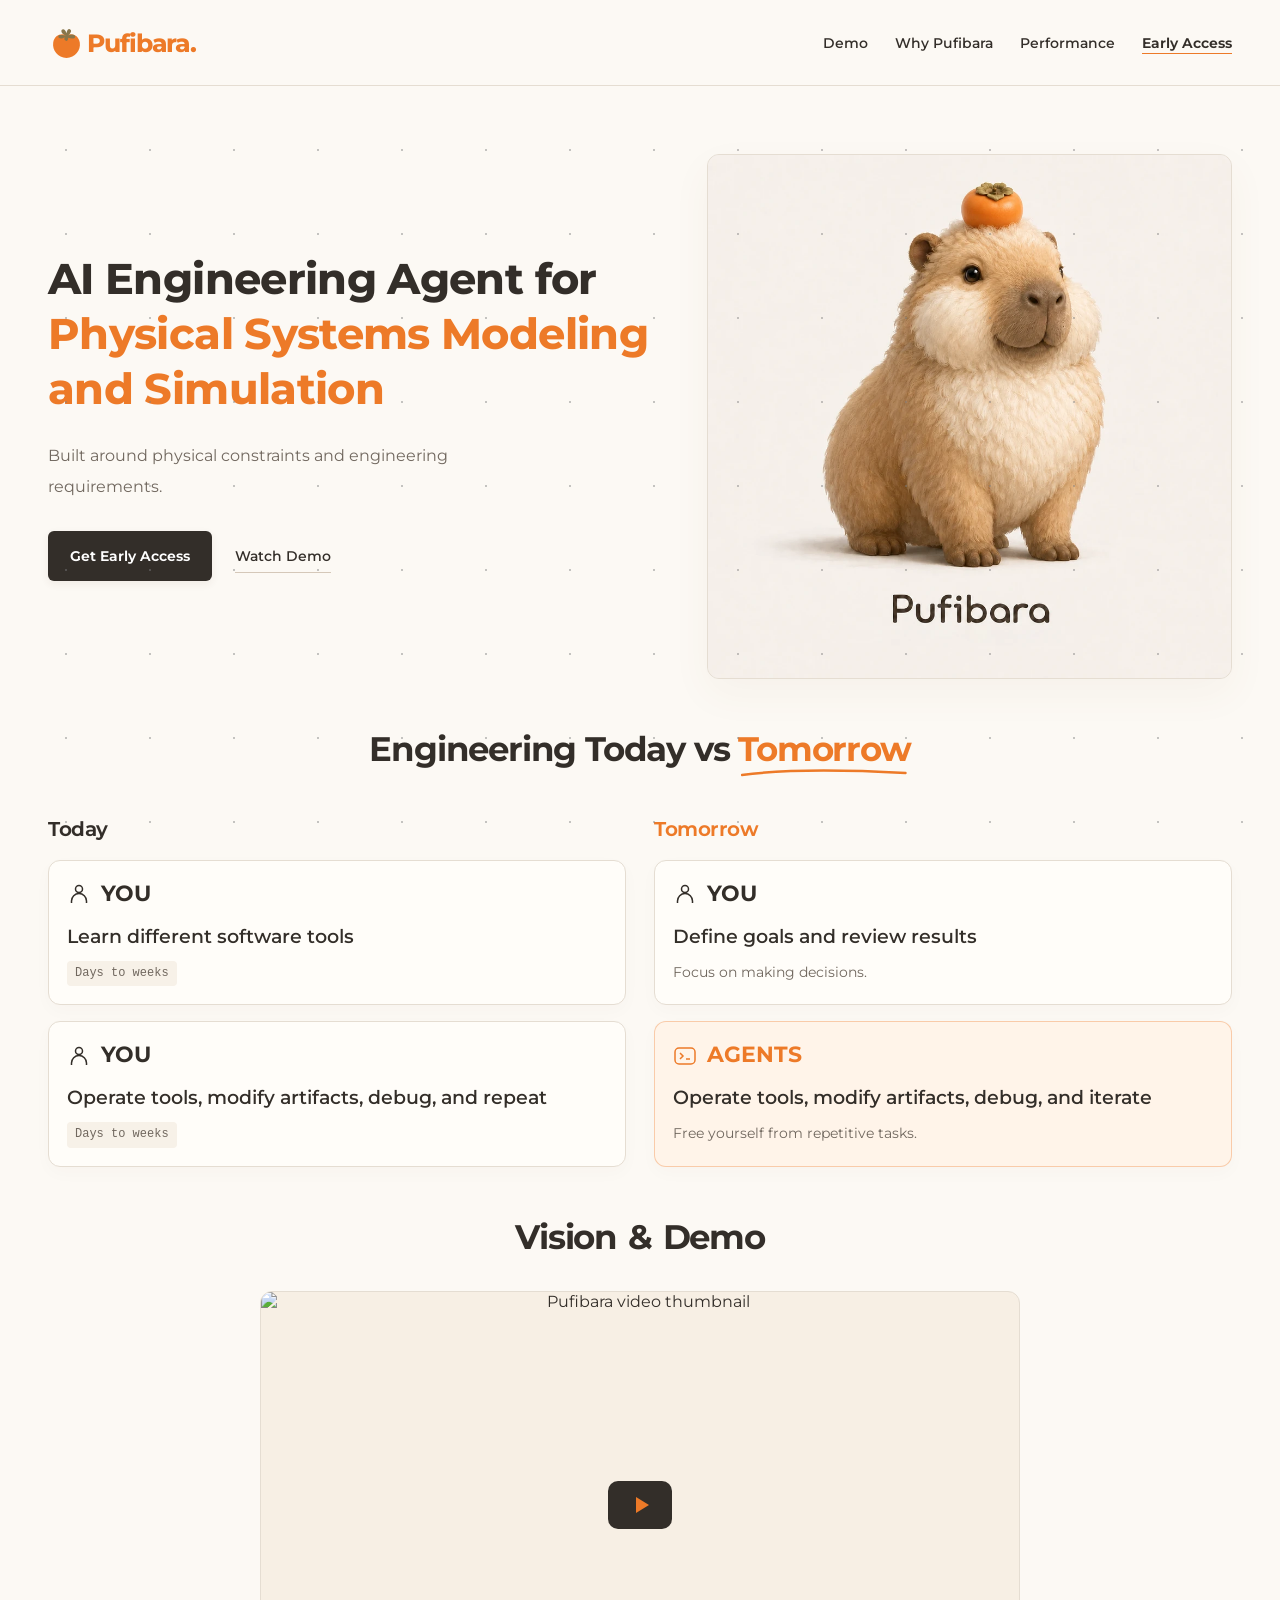
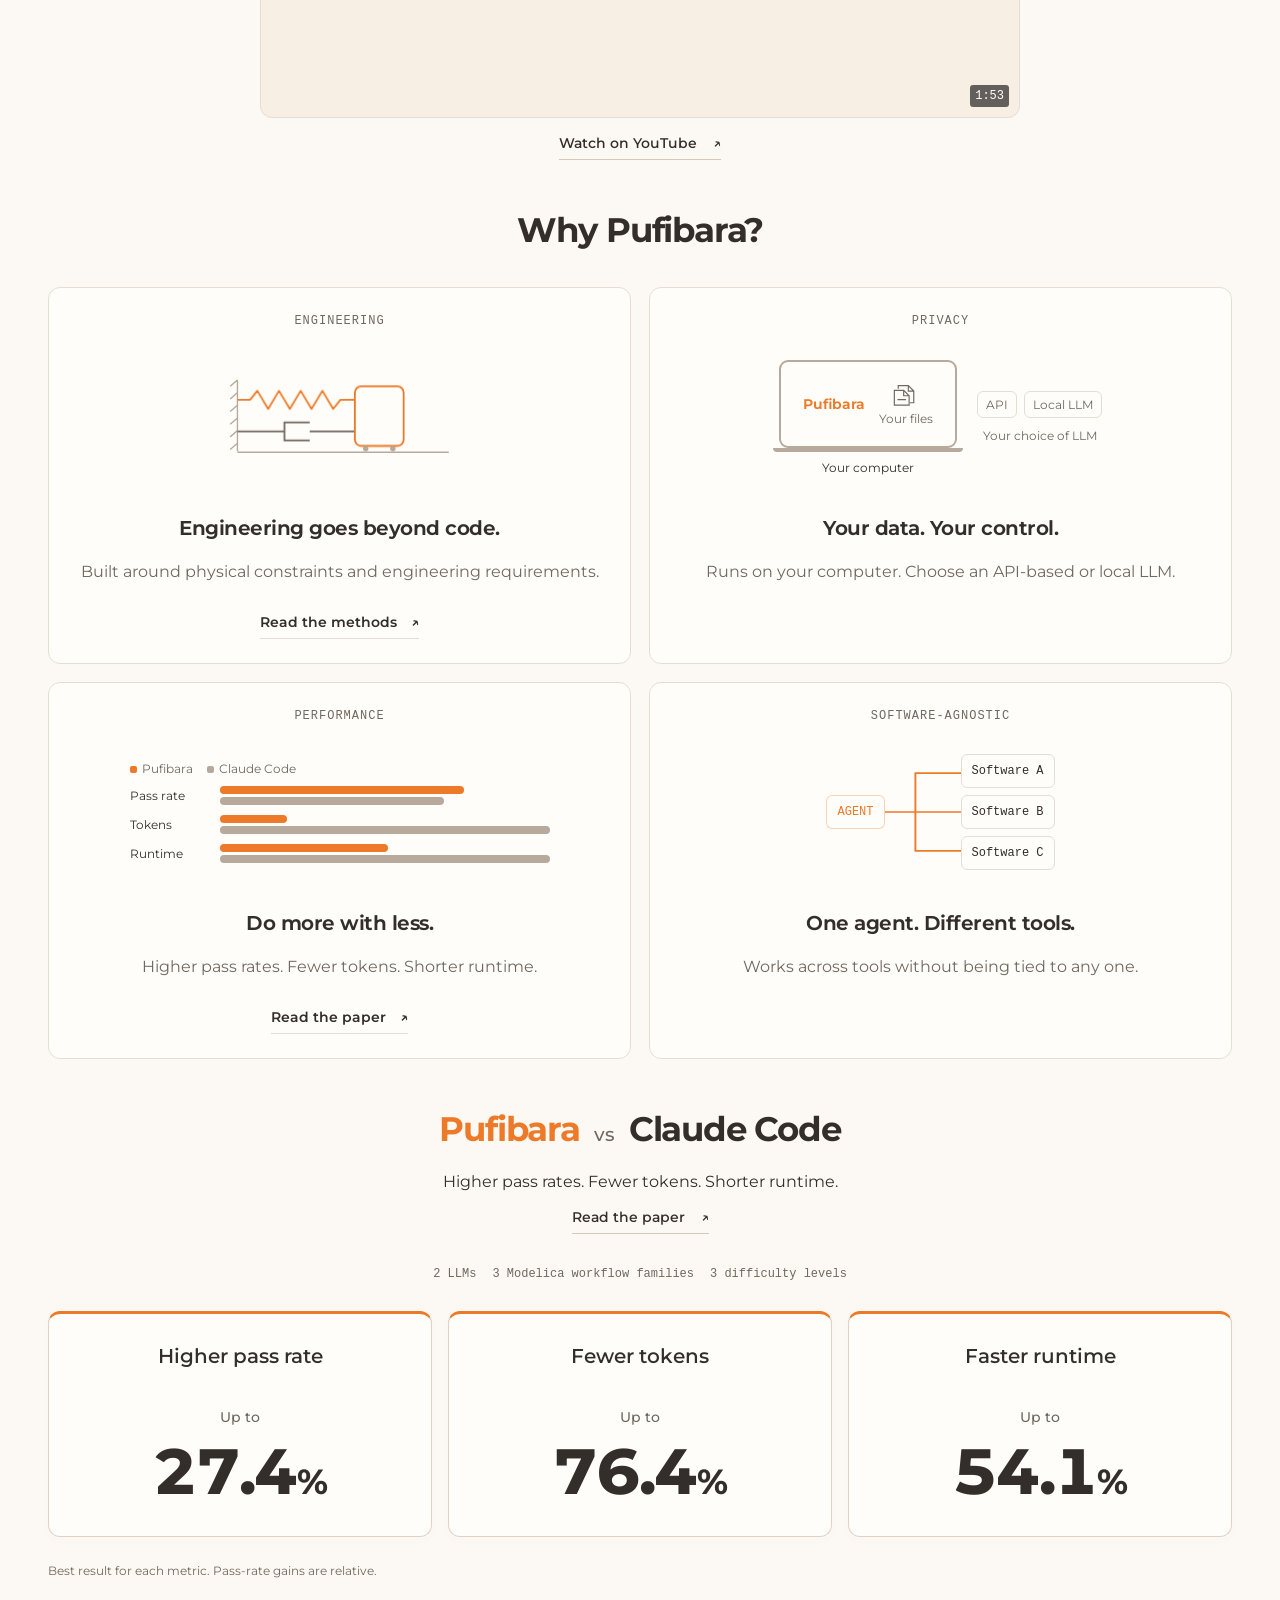
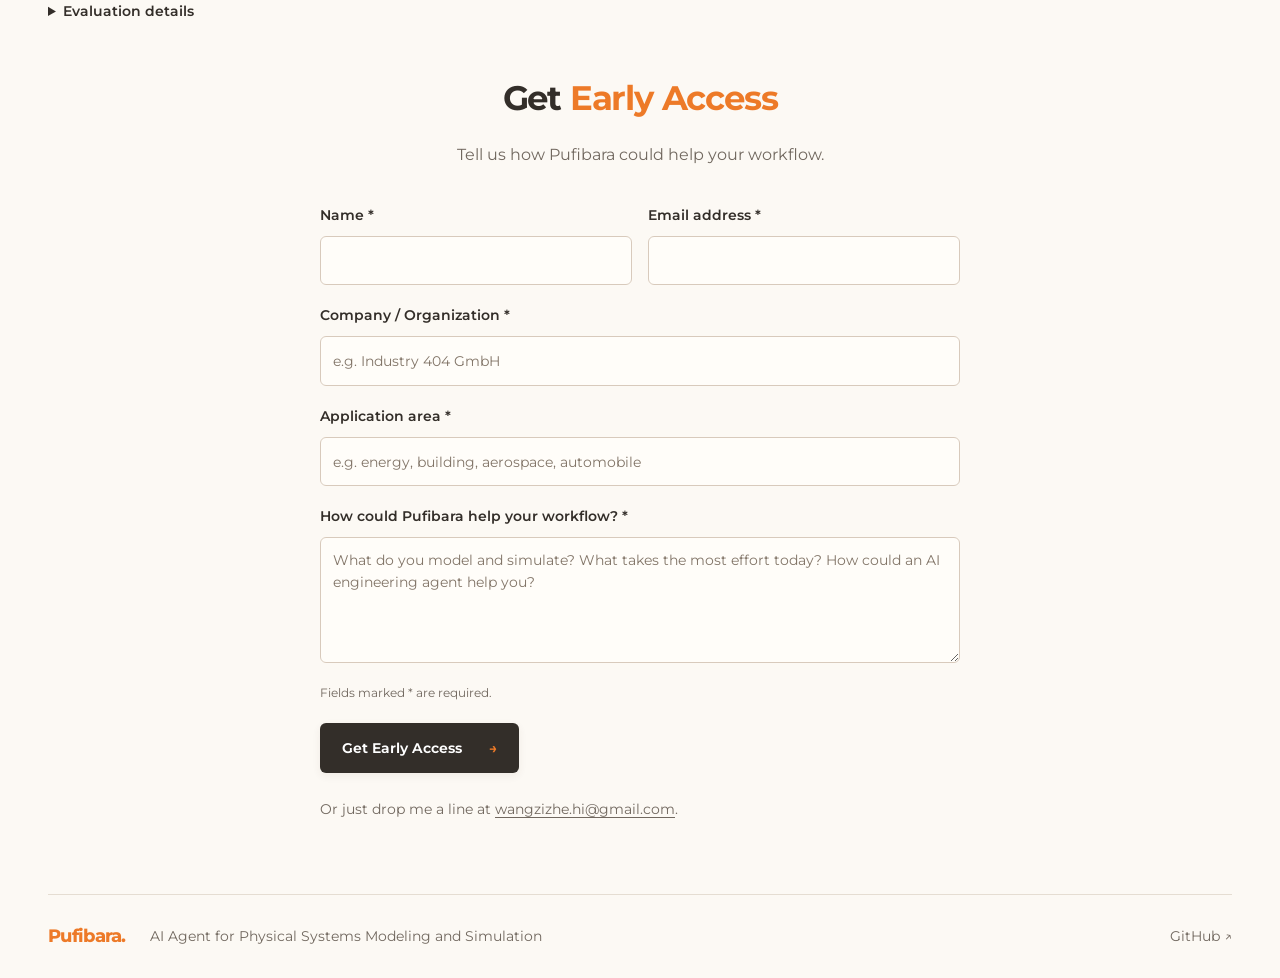
==== commit 5a3a4cd1: "Simplify benchmark copy and update form examples" ====
--- a/website/index.html
+++ b/website/index.html
@@ -132,7 +132,6 @@
         <div class="benchmark-heading">
           <h2 id="benchmark-title" class="benchmark-matchup"><span class="accent">Pufibara</span> <span class="matchup-vs">vs</span> <span class="matchup-competitor">Claude Code</span></h2>
           <p class="benchmark-takeaway">Higher pass rates. Fewer tokens. Shorter runtime.</p>
-          <p class="benchmark-summary">Six comparisons, with a shared LLM in each.</p>
           <a class="text-link benchmark-paper" href="https://arxiv.org/abs/2608.23653">Read the paper <span aria-hidden="true">↗</span></a>
         </div>
         <div class="benchmark-context">
@@ -171,8 +170,8 @@
           <div class="form-field"><label for="pilot-name">Name <span aria-hidden="true">*</span></label><input id="pilot-name" name="name" type="text" autocomplete="name" maxlength="120" required></div>
           <div class="form-field"><label for="pilot-email">Email address <span aria-hidden="true">*</span></label><input id="pilot-email" name="email" type="email" autocomplete="email" maxlength="254" required></div>
         </div>
-        <div class="form-field"><label for="pilot-company">Company / Organization <span aria-hidden="true">*</span></label><input id="pilot-company" name="company" type="text" autocomplete="organization" placeholder="e.g. 404 GmbH" maxlength="200" required></div>
-        <div class="form-field"><label for="pilot-area">Application area <span aria-hidden="true">*</span></label><input id="pilot-area" name="application_area" type="text" placeholder="e.g. energy or aerospace" maxlength="200" required></div>
+        <div class="form-field"><label for="pilot-company">Company / Organization <span aria-hidden="true">*</span></label><input id="pilot-company" name="company" type="text" autocomplete="organization" placeholder="e.g. Industry 404 GmbH" maxlength="200" required></div>
+        <div class="form-field"><label for="pilot-area">Application area <span aria-hidden="true">*</span></label><input id="pilot-area" name="application_area" type="text" placeholder="e.g. energy, building, aerospace, automobile" maxlength="200" required></div>
         <div class="form-field"><label for="pilot-workflow">How could Pufibara help your workflow? <span aria-hidden="true">*</span></label><textarea id="pilot-workflow" name="workflow_needs" rows="4" placeholder="What do you model and simulate? What takes the most effort today? How could an AI engineering agent help you?" maxlength="4000" required></textarea></div>
         <p class="form-note" id="pilot-privacy">Fields marked * are required.</p>
         <button class="button primary" type="submit" aria-describedby="pilot-privacy">Get Early Access <span aria-hidden="true">→</span></button>
--- a/website/styles.css
+++ b/website/styles.css
@@ -154,7 +154,6 @@
 h2 { font-size: var(--text-section); font-weight: 700; line-height: 1.3; letter-spacing: -1.2px; margin-bottom: 24px; }
 .difference-heading, .benchmark-heading, .benchmark-context { text-align: center; }
 .difference-heading h2, .benchmark-heading h2 { margin-bottom: 0; }
-.benchmark-summary { max-width: 52ch; margin: 8px auto 0; color: var(--muted); font-size: var(--text-ui); line-height: 1.7; }
 .benchmark-paper { display: inline-block; margin-top: 4px; }
 .difference-grid { display: grid; grid-template-columns: repeat(2, minmax(0, 1fr)); gap: 18px; margin-top: 34px; }
 .difference-item { container-type: inline-size; display: flex; flex-direction: column; align-items: center; padding: 24px; border: 1px solid var(--line); border-radius: var(--radius-card); background: var(--surface); text-align: center; }
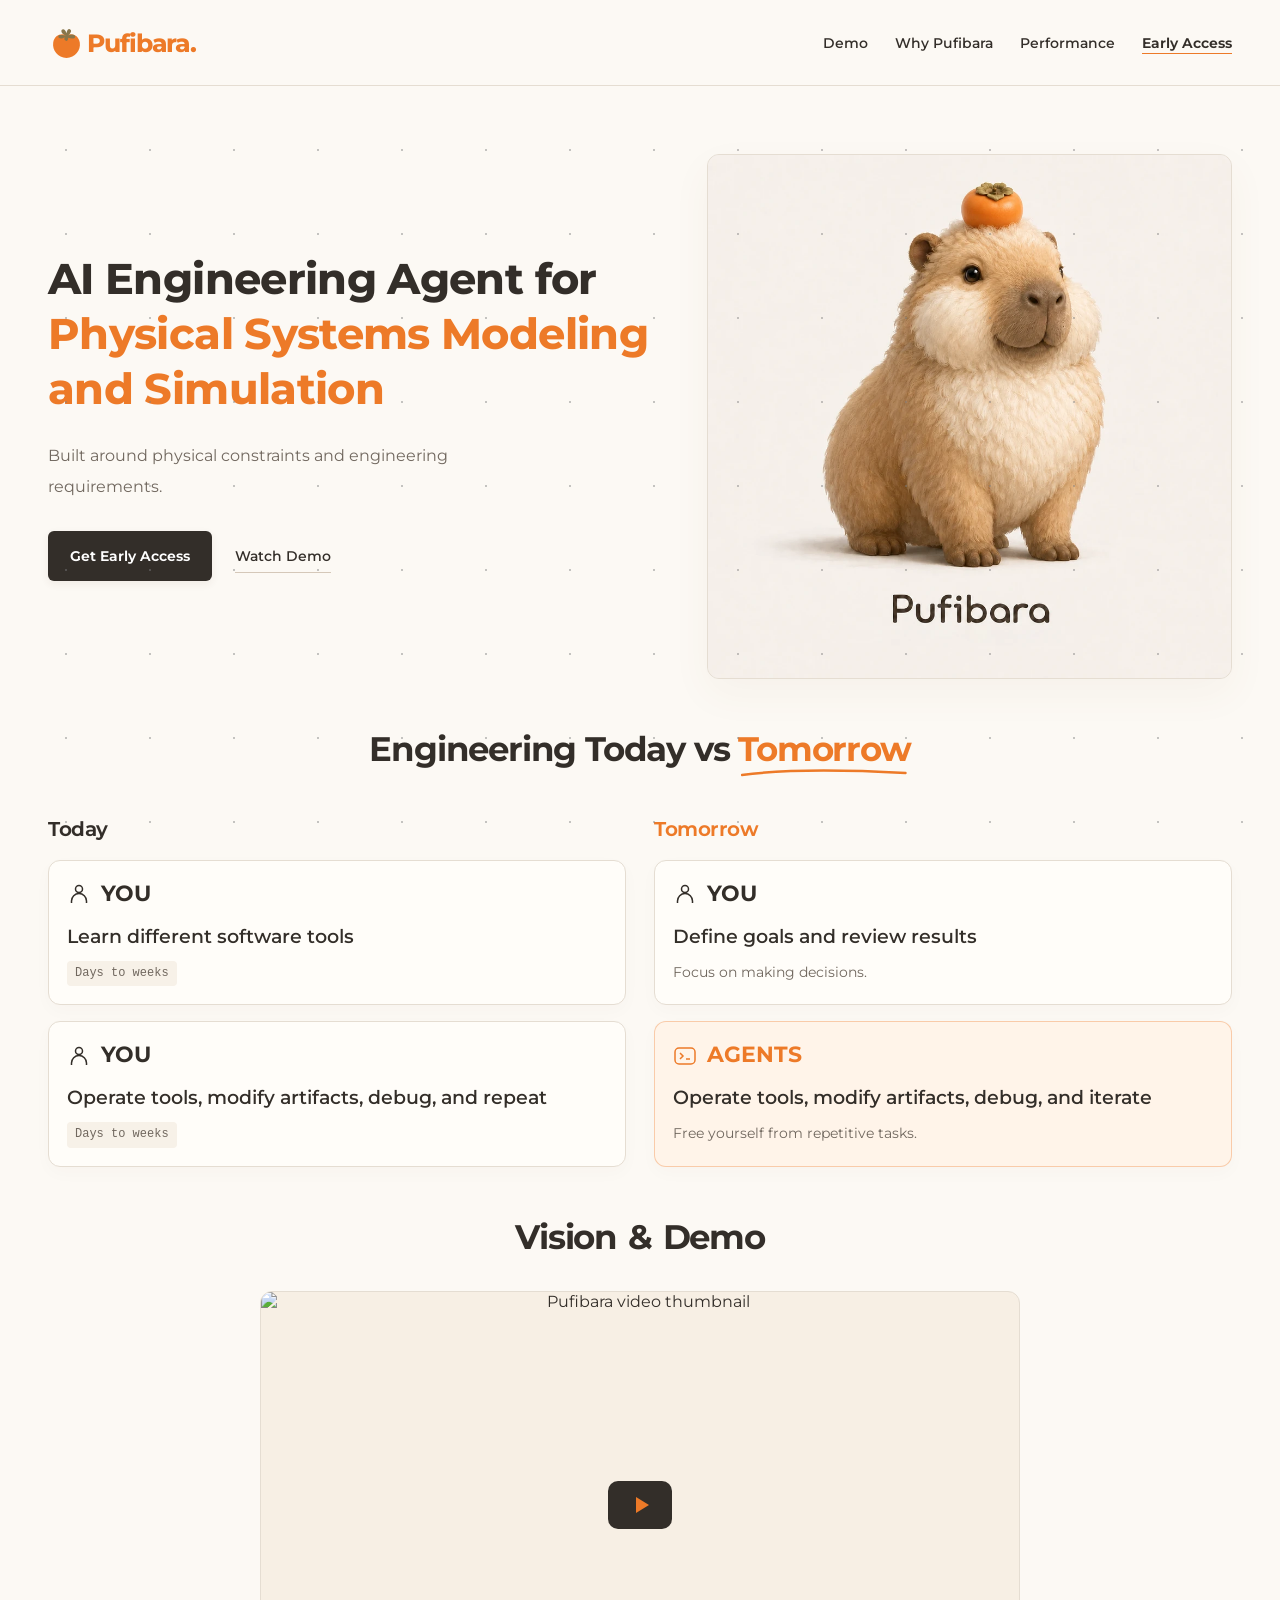
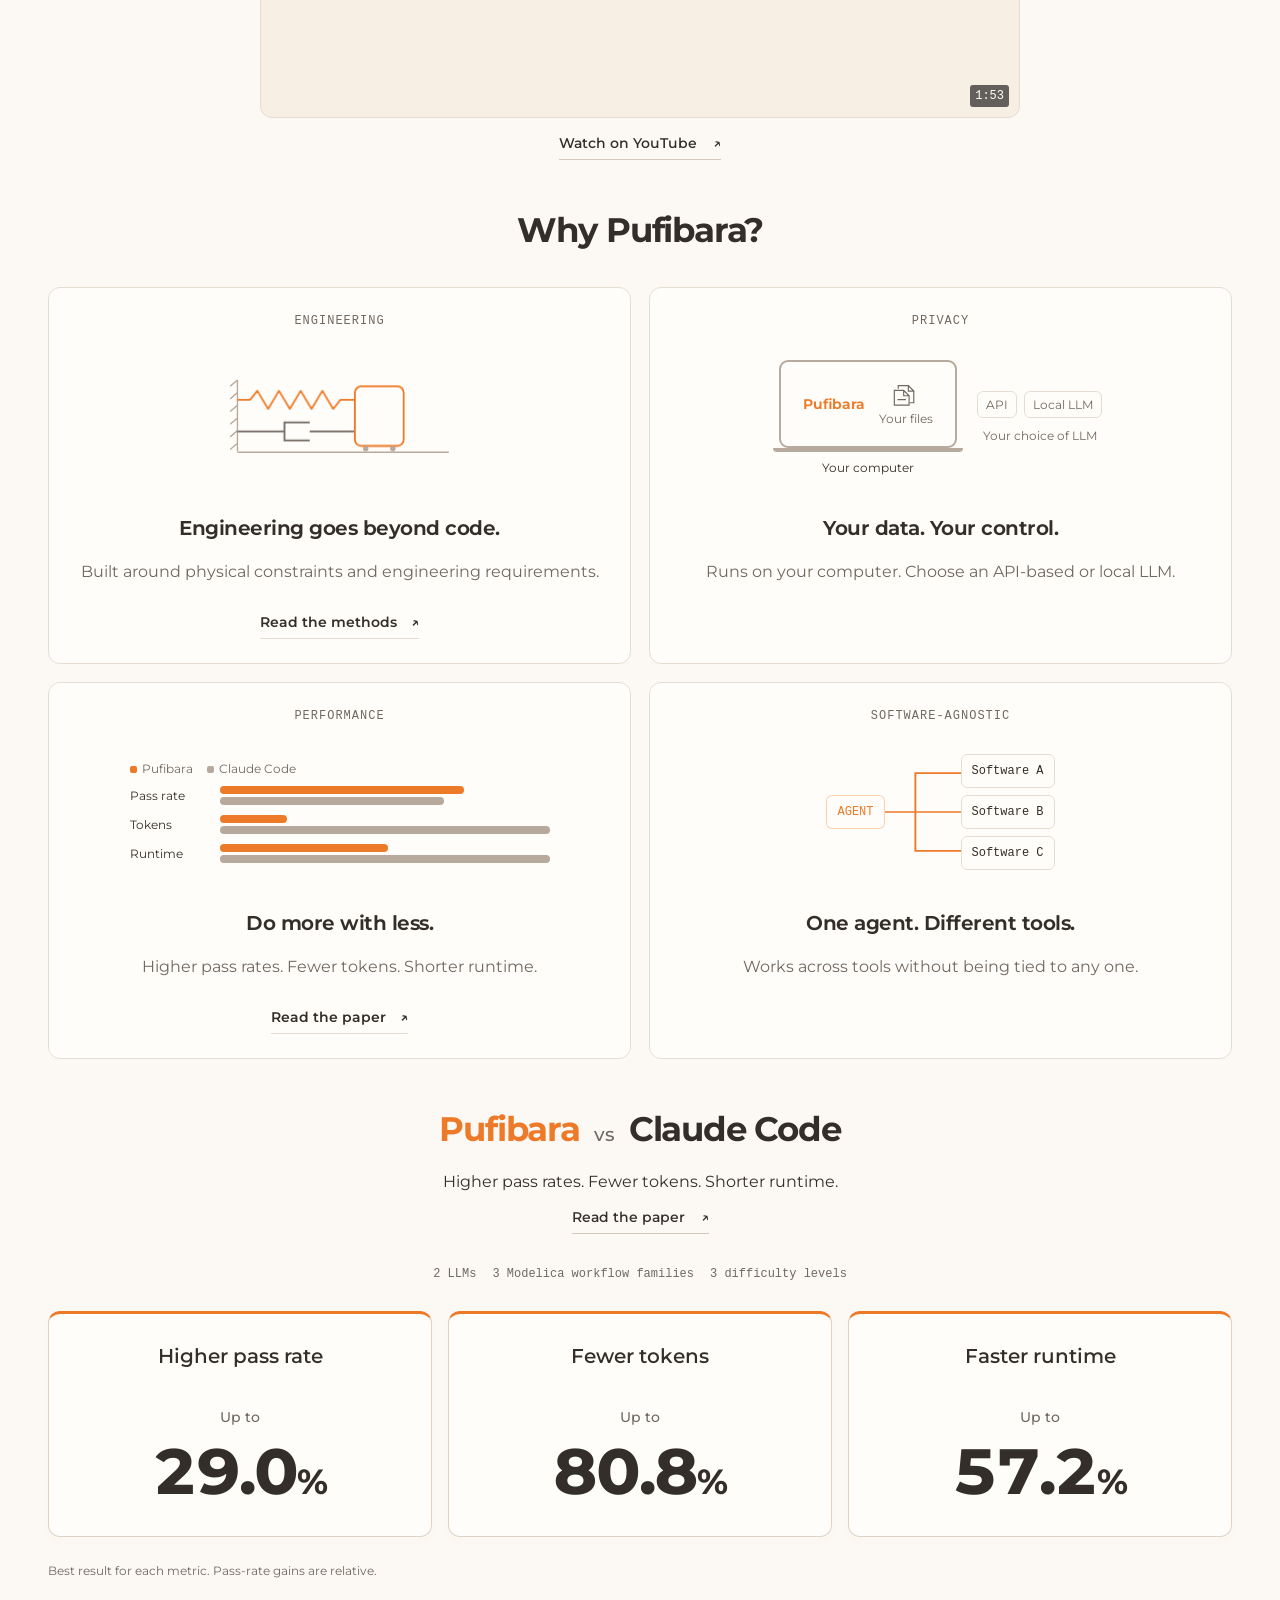
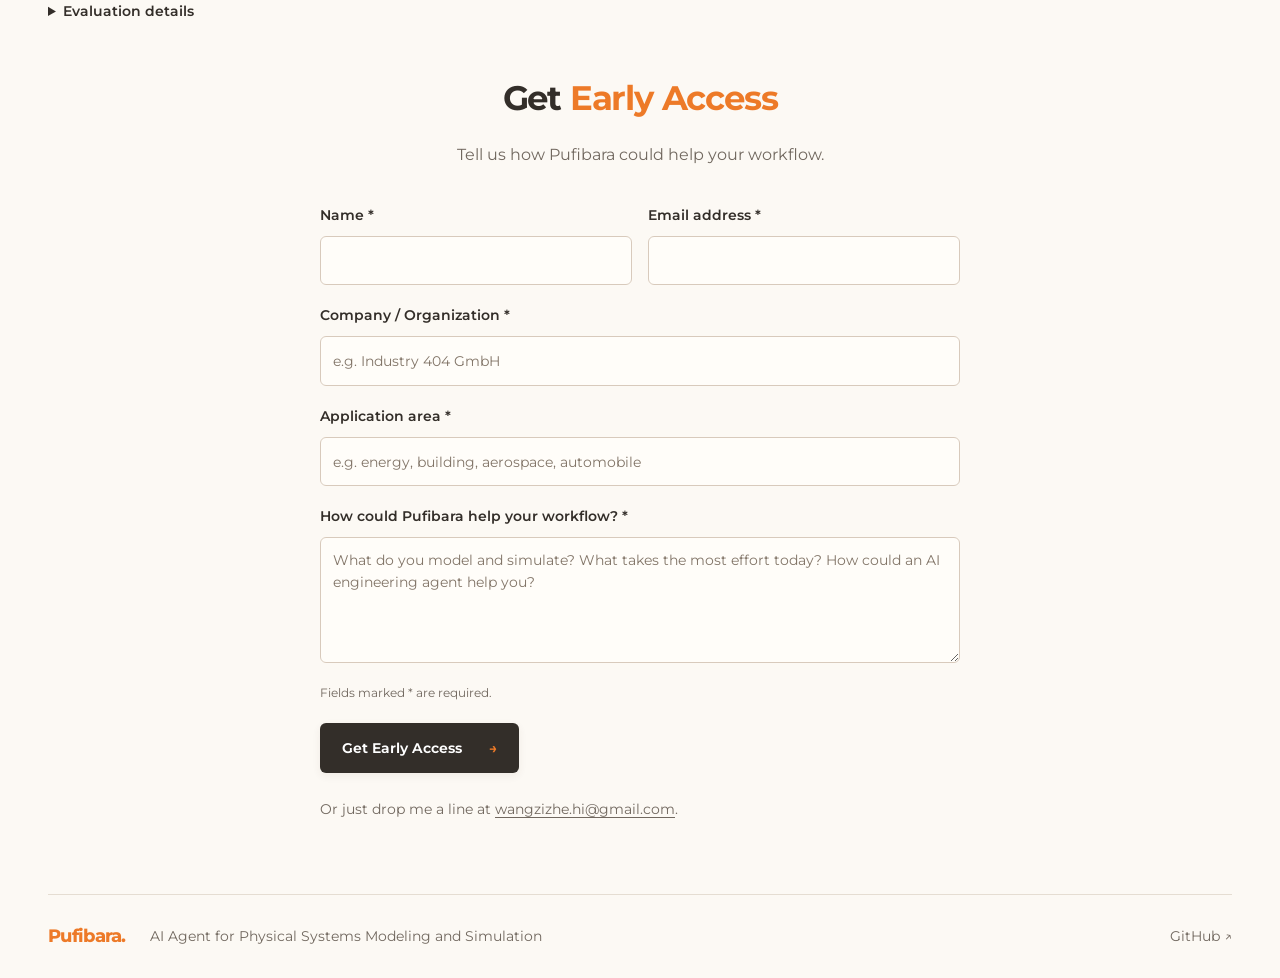
==== commit 47aede17: "Hide section outlines on anchor navigation" ====
--- a/website/index.html
+++ b/website/index.html
@@ -7,7 +7,7 @@
   <meta name="description" content="Pufibara is an AI agent for physical systems modeling and simulation, currently focused on Modelica workflows. Explore the ideas, paper, and public benchmark.">
   <title>Pufibara — AI Agent for Physical Systems Modeling and Simulation</title>
   <link rel="icon" href="assets/mascot-topper.svg" type="image/svg+xml">
-  <link rel="stylesheet" href="styles.css?v=site-nav-2">
+  <link rel="stylesheet" href="styles.css?v=site-nav-3">
   <link rel="preload" href="assets/fonts/Montserrat-Variable.woff2" as="font" type="font/woff2" crossorigin>
   <script src="pilot-form.js" defer></script>
   <script src="demo-video.js" defer></script>
--- a/website/styles.css
+++ b/website/styles.css
@@ -35,6 +35,7 @@
 body { margin: 0; background: var(--paper); color: var(--ink); font-family: var(--sans); -webkit-font-smoothing: antialiased; }
 a { color: inherit; text-decoration: none; }
 a:focus-visible { outline: 3px solid var(--orange); outline-offset: 5px; }
+section[tabindex="-1"]:focus { outline: none; }
 ::selection { background: var(--orange); color: var(--ink); }
 h1, h2, h3, p { margin-top: 0; }
 .wrap { width: min(1184px, calc(100% - 96px)); margin-inline: auto; }
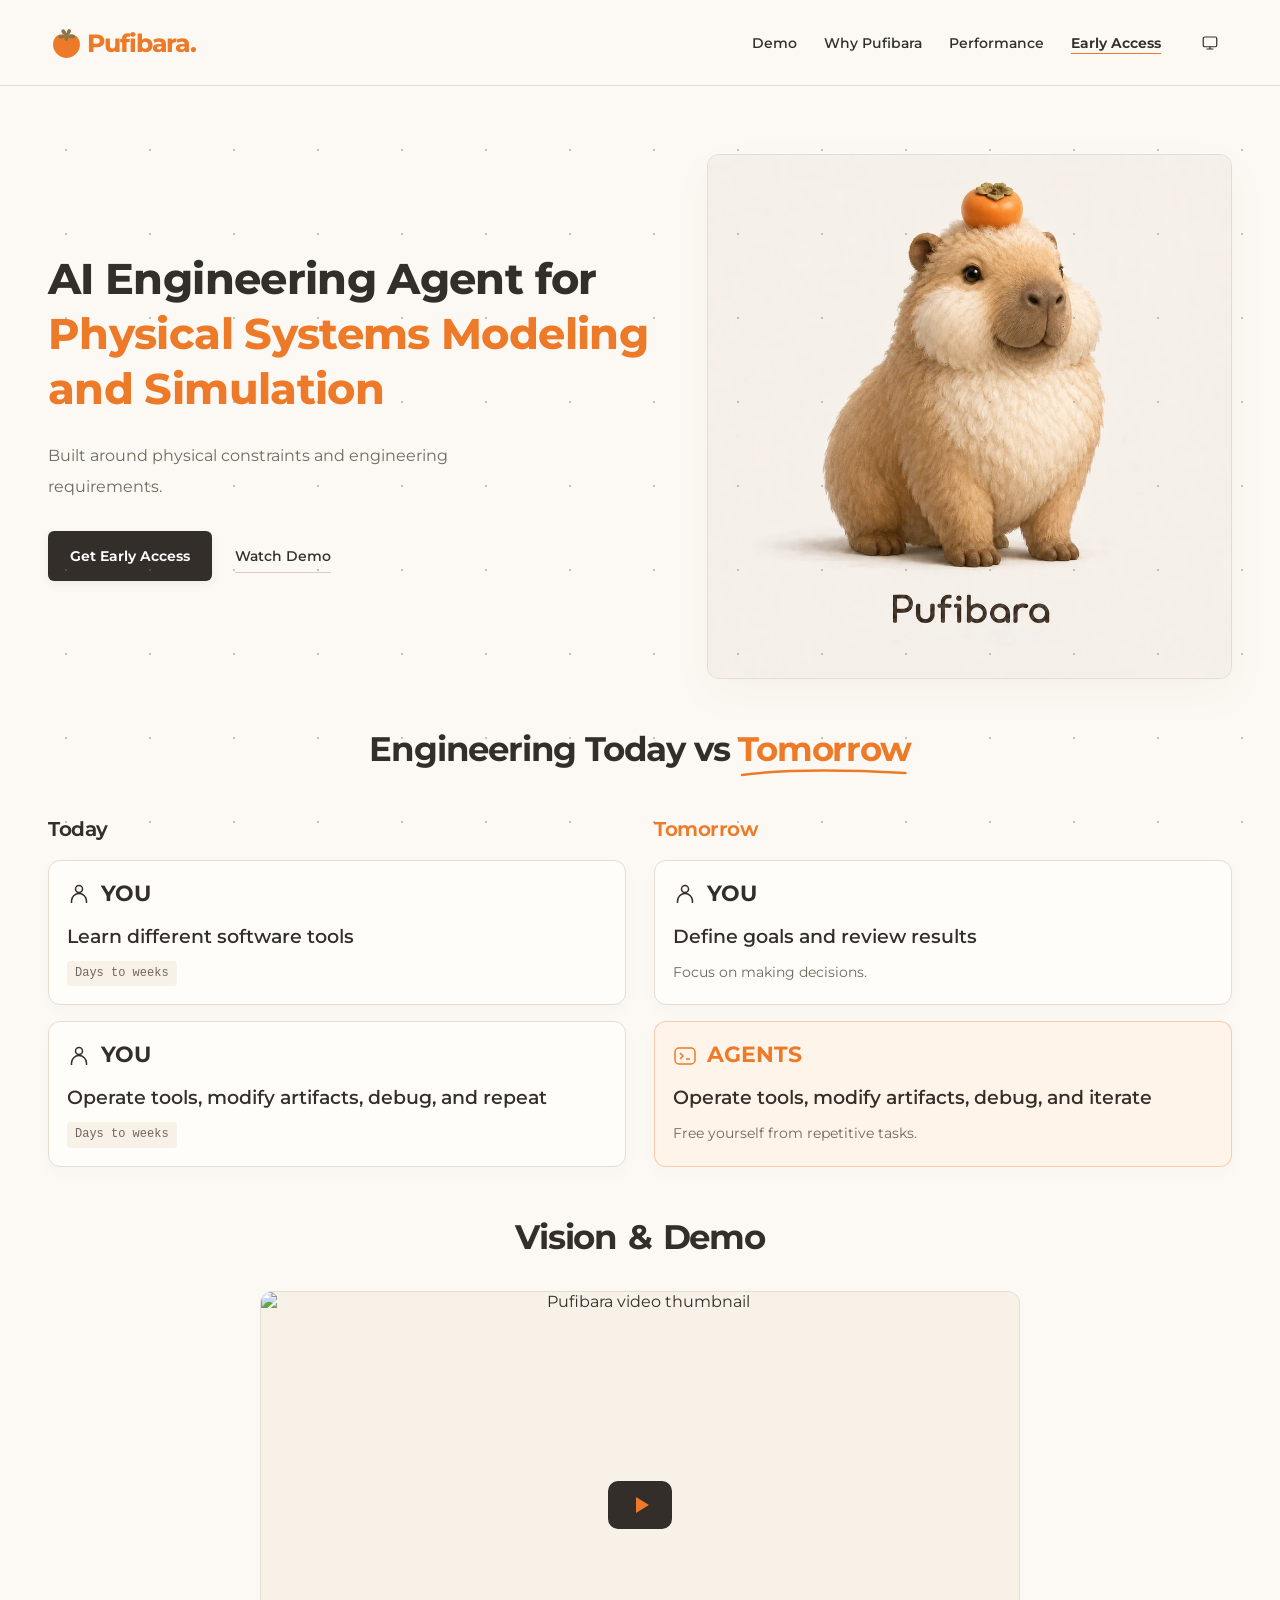
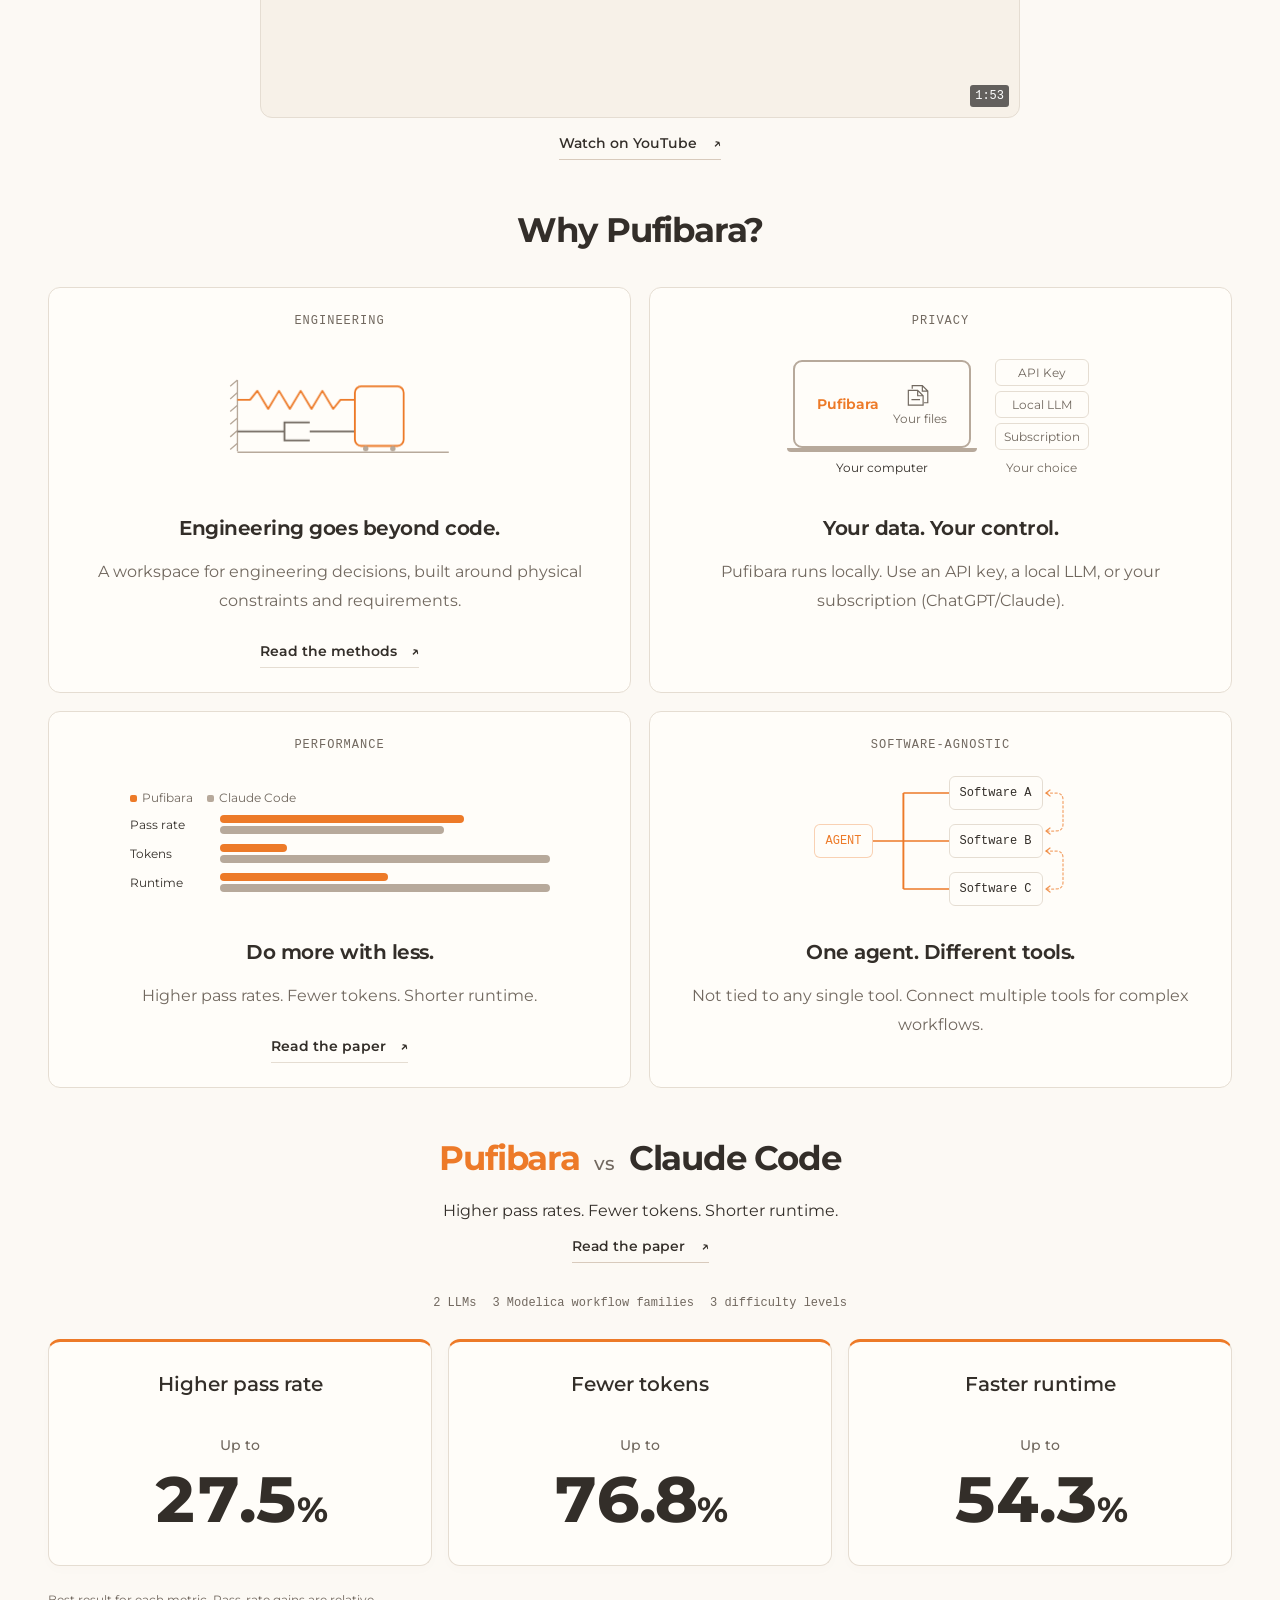
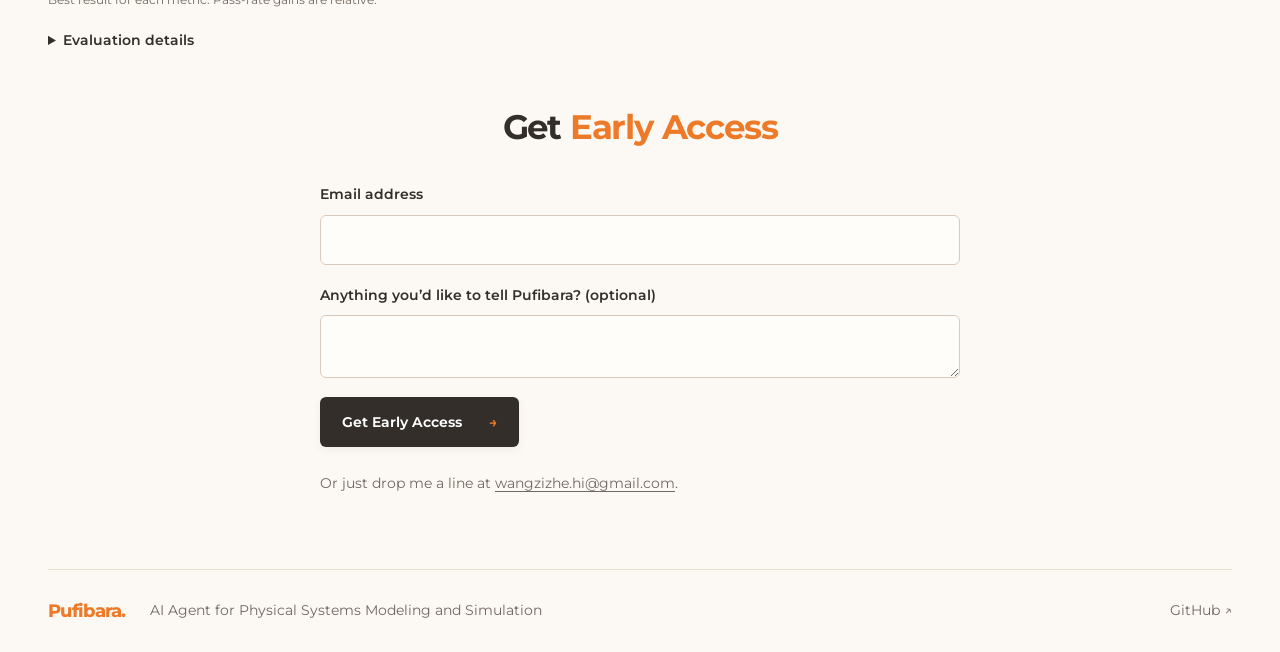
==== commit d7b6faa2: "Add website themes and simplify early access" ====
--- a/website/index.html
+++ b/website/index.html
@@ -7,7 +7,8 @@
   <meta name="description" content="Pufibara is an AI agent for physical systems modeling and simulation, currently focused on Modelica workflows. Explore the ideas, paper, and public benchmark.">
   <title>Pufibara — AI Agent for Physical Systems Modeling and Simulation</title>
   <link rel="icon" href="assets/mascot-topper.svg" type="image/svg+xml">
-  <link rel="stylesheet" href="styles.css?v=site-nav-3">
+  <script src="theme.js?v=3"></script>
+  <link rel="stylesheet" href="styles.css?v=privacy-spacing-4">
   <link rel="preload" href="assets/fonts/Montserrat-Variable.woff2" as="font" type="font/woff2" crossorigin>
   <script src="pilot-form.js" defer></script>
   <script src="demo-video.js" defer></script>
@@ -30,6 +31,14 @@
           <a href="#benchmark">Performance</a>
         </div>
       </details>
+      <details class="theme-control" hidden>
+        <summary aria-label="Color theme: System" title="Color theme"><span class="theme-icon" aria-hidden="true"></span></summary>
+        <div class="theme-options" role="group" aria-label="Color theme">
+          <button type="button" data-choice="system" aria-pressed="true"><span class="theme-icon" aria-hidden="true"></span>System</button>
+          <button type="button" data-choice="light" aria-pressed="false"><span class="theme-icon" aria-hidden="true"></span>Light</button>
+          <button type="button" data-choice="dark" aria-pressed="false"><span class="theme-icon" aria-hidden="true"></span>Dark</button>
+        </div>
+      </details>
     </nav>
   </header>
   <main id="main">
@@ -43,7 +52,12 @@
         </div>
       </div>
       <figure class="hero-art">
-        <a class="mascot-link" href="#demo" aria-label="Watch the Pufibara demo"><img src="assets/pufibara.webp?v=mascot-2" alt="The Pufibara mascot: a fluffy capybara with an orange ornament on its head" width="960" height="960" fetchpriority="high"></a>
+        <a class="mascot-link" href="#demo" aria-label="Watch the Pufibara demo">
+          <picture>
+            <source id="dark-mascot" media="(prefers-color-scheme: dark)" srcset="assets/pufibara-dark.jpg">
+            <img src="assets/pufibara.webp?v=mascot-2" alt="The Pufibara mascot: a fluffy capybara with an orange ornament on its head" width="960" height="960" fetchpriority="high">
+          </picture>
+        </a>
       </figure>
     </section>
     <section class="engineering-section" id="engineering" aria-labelledby="engineering-title">
@@ -89,22 +103,25 @@
           <span class="feature-label">Engineering</span>
           <div class="feature-visual behavior-visual" aria-hidden="true">
             <svg viewBox="0 0 298 124" fill="none">
-              <path d="M36 21v79m-8-72 8-7m-8 21 8-7m-8 21 8-7m-8 21 8-7m-8 21 8-7m-8 21 8-7M36 101h234" stroke="#b7a99b" stroke-width="1.5"/>
+              <path d="M36 21v79m-8-72 8-7m-8 21 8-7m-8 21 8-7m-8 21 8-7m-8 21 8-7m-8 21 8-7M36 101h234" stroke="var(--diagram-neutral)" stroke-width="1.5"/>
               <path class="system-spring" d="M36 43h14l8-10 12 20 12-20 12 20 12-20 12 20 12-20 12 20 8-10h16" stroke="currentColor" stroke-width="2" stroke-linejoin="round"/>
-              <path d="M36 78h52m28-10H88v20h28" stroke="#71685f" stroke-width="2"/>
-              <path class="system-damper" d="M116 78h50" stroke="#71685f" stroke-width="2"/>
-              <g class="system-mass"><rect x="166" y="28" width="54" height="66" rx="7" fill="#fffdf9" stroke="currentColor" stroke-width="2"/><circle cx="178" cy="97" r="3" fill="#b7a99b"/><circle cx="208" cy="97" r="3" fill="#b7a99b"/></g>
+              <path d="M36 78h52m28-10H88v20h28" stroke="var(--muted)" stroke-width="2"/>
+              <path class="system-damper" d="M116 78h50" stroke="var(--muted)" stroke-width="2"/>
+              <g class="system-mass"><rect x="166" y="28" width="54" height="66" rx="7" fill="var(--surface)" stroke="currentColor" stroke-width="2"/><circle cx="178" cy="97" r="3" fill="var(--diagram-neutral)"/><circle cx="208" cy="97" r="3" fill="var(--diagram-neutral)"/></g>
             </svg>
           </div>
-          <h3>Engineering goes beyond code.</h3><p>Built around physical constraints and engineering requirements.</p><a class="difference-link" href="https://arxiv.org/abs/2608.23653">Read the methods <span aria-hidden="true">↗</span></a>
+          <h3>Engineering goes beyond code.</h3><p>A workspace for engineering decisions, built around physical constraints and requirements.</p><a class="difference-link" href="https://arxiv.org/abs/2608.23653">Read the methods <span aria-hidden="true">↗</span></a>
         </article>
         <article class="difference-item">
           <span class="feature-label">Privacy</span>
           <div class="feature-visual privacy-visual" aria-hidden="true">
             <div class="local-computer"><div class="computer-screen"><span class="computer-app">Pufibara</span><span class="computer-files"><svg viewBox="0 0 36 30" fill="none" stroke="currentColor" stroke-width="1.5"><path d="M8 7V3h13l7 7v15h-5M21 3v7h7"/><path d="M3 9h12l7 7v12H3zM15 9v7h7M7 21h11"/></svg>Your files</span></div><span>Your computer</span></div>
-            <div class="llm-choice"><div class="llm-options"><span>API</span><span>Local LLM</span></div><span>Your choice of LLM</span></div>
-          </div>
-          <h3>Your data. Your control.</h3><p>Runs on your computer. Choose an API-based or local LLM.</p>
+            <div class="llm-choice">
+              <div class="llm-options"><span>API Key</span><span>Local LLM</span><span>Subscription</span></div>
+              <span>Your choice</span>
+            </div>
+          </div>
+          <h3>Your data. Your control.</h3><p>Pufibara runs locally. Use an API key, a local LLM, or your subscription (ChatGPT/Claude).</p>
         </article>
         <article class="difference-item">
           <span class="feature-label">Performance</span>
@@ -120,10 +137,16 @@
           <span class="feature-label">Software-agnostic</span>
           <div class="feature-visual tools-visual" aria-hidden="true">
             <span class="visual-chip agent-hub">AGENT</span>
-            <svg viewBox="0 0 60 100" fill="none" preserveAspectRatio="none"><path pathLength="1" d="M0 50h24m0 0V14h36M24 50h36m-36 0v36h36" stroke="#ed7a28" stroke-width="1.5"/></svg>
+            <svg viewBox="0 0 60 130" fill="none" stroke="var(--orange)" stroke-width="1.5" preserveAspectRatio="none">
+              <path d="M0 65h60M24 17v96m0-96h36m-36 96h36"/>
+            </svg>
             <div class="tool-destinations"><span class="visual-chip">Software A</span><span class="visual-chip">Software B</span><span class="visual-chip">Software C</span></div>
-          </div>
-          <h3>One agent. Different tools.</h3><p>Works across tools without being tied to any one.</p>
+            <svg class="tool-exchange" viewBox="0 0 24 130" fill="none" stroke="var(--orange)" stroke-width="1.25" stroke-linecap="round" stroke-linejoin="round">
+              <path d="M3 17h10q7 0 7 7v24q0 7-7 7H3M3 75h10q7 0 7 7v24q0 7-7 7H3" stroke-dasharray="2 2.5" stroke-opacity=".66"/>
+              <path d="M7 14l-4 3 4 3m0 32-4 3 4 3m0 14-4 3 4 3m0 32-4 3 4 3" stroke-opacity=".8"/>
+            </svg>
+          </div>
+          <h3>One agent. Different tools.</h3><p>Not tied to any single tool. Connect multiple tools for complex workflows.</p>
         </article>
       </div>
     </section>
@@ -158,23 +181,20 @@
       </div>
     </section>
     <section class="pilot-section wrap" id="pilot" aria-labelledby="pilot-title">
-      <div class="pilot-copy">
-        <h2 id="pilot-title">Get <span class="accent">Early Access</span></h2>
-        <p>Tell us how Pufibara could help your workflow.</p>
-      </div>
+      <h2 id="pilot-title">Get <span class="accent">Early Access</span></h2>
       <form class="pilot-form" action="https://formsubmit.co/zizhe.wang@tu-dresden.de" method="POST" accept-charset="UTF-8" aria-label="Early access request" data-success-page="thanks.html" data-submitting="Submitting…">
         <input type="hidden" name="_subject" value="Pufibara — Early access request">
         <input type="hidden" name="_template" value="table">
         <input type="hidden" name="page_language" value="English">
-        <div class="form-row">
-          <div class="form-field"><label for="pilot-name">Name <span aria-hidden="true">*</span></label><input id="pilot-name" name="name" type="text" autocomplete="name" maxlength="120" required></div>
-          <div class="form-field"><label for="pilot-email">Email address <span aria-hidden="true">*</span></label><input id="pilot-email" name="email" type="email" autocomplete="email" maxlength="254" required></div>
-        </div>
-        <div class="form-field"><label for="pilot-company">Company / Organization <span aria-hidden="true">*</span></label><input id="pilot-company" name="company" type="text" autocomplete="organization" placeholder="e.g. Industry 404 GmbH" maxlength="200" required></div>
-        <div class="form-field"><label for="pilot-area">Application area <span aria-hidden="true">*</span></label><input id="pilot-area" name="application_area" type="text" placeholder="e.g. energy, building, aerospace, automobile" maxlength="200" required></div>
-        <div class="form-field"><label for="pilot-workflow">How could Pufibara help your workflow? <span aria-hidden="true">*</span></label><textarea id="pilot-workflow" name="workflow_needs" rows="4" placeholder="What do you model and simulate? What takes the most effort today? How could an AI engineering agent help you?" maxlength="4000" required></textarea></div>
-        <p class="form-note" id="pilot-privacy">Fields marked * are required.</p>
-        <button class="button primary" type="submit" aria-describedby="pilot-privacy">Get Early Access <span aria-hidden="true">→</span></button>
+        <div class="form-field">
+          <label for="pilot-email">Email address</label>
+          <input id="pilot-email" name="email" type="email" autocomplete="email" maxlength="254" required>
+        </div>
+        <div class="form-field">
+          <label for="pilot-workflow">Anything you’d like to tell Pufibara? (optional)</label>
+          <textarea id="pilot-workflow" name="workflow_needs" rows="2" maxlength="4000"></textarea>
+        </div>
+        <button class="button primary" type="submit">Get Early Access <span aria-hidden="true">→</span></button>
         <p class="pilot-email">Or just drop me a line at <a href="mailto:wangzizhe.hi@gmail.com">wangzizhe.hi@gmail.com</a>.</p>
       </form>
     </section>
--- a/website/styles.css
+++ b/website/styles.css
@@ -9,6 +9,7 @@
 }
 
 :root {
+  color-scheme: light;
   --paper: #fcf9f4;
   --surface: #fffdf9;
   --warm: #f7f1e8;
@@ -16,6 +17,14 @@
   --muted: #71685f;
   --orange: #ed7a28;
   --line: #e5ddd2;
+  --control-line: #d8cabc;
+  --diagram-neutral: #b7a99b;
+  --agent-surface: #fff4e9;
+  --accent-line: #ed7a2855;
+  --button-bg: #332e29;
+  --button-hover: #514033;
+  --button-text: #fff;
+  --button-icon: #ed7a28;
   --text-body: 16px;
   --text-ui: 14px;
   --text-small: 12px;
@@ -30,27 +39,64 @@
   --mono: "SFMono-Regular", Consolas, "Liberation Mono", monospace;
 }
 
+:root[data-theme="dark"] {
+  color-scheme: dark;
+  --paper: #211d19;
+  --surface: #2d2722;
+  --warm: #383029;
+  --ink: #f5ece2;
+  --muted: #c4b6a8;
+  --orange: #ffa462;
+  --line: #51443a;
+  --control-line: #78665a;
+  --diagram-neutral: #a39283;
+  --agent-surface: #39291e;
+  --accent-line: #ffa46266;
+  --button-bg: #ffa462;
+  --button-hover: #ffba86;
+  --button-text: #261b13;
+  --button-icon: #261b13;
+}
+
 * { box-sizing: border-box; }
 html { scroll-behavior: smooth; scroll-padding-top: 110px; }
 body { margin: 0; background: var(--paper); color: var(--ink); font-family: var(--sans); -webkit-font-smoothing: antialiased; }
 a { color: inherit; text-decoration: none; }
 a:focus-visible { outline: 3px solid var(--orange); outline-offset: 5px; }
 section[tabindex="-1"]:focus { outline: none; }
-::selection { background: var(--orange); color: var(--ink); }
+::selection { background: var(--orange); color: #261b13; }
 h1, h2, h3, p { margin-top: 0; }
 .wrap { width: min(1184px, calc(100% - 96px)); margin-inline: auto; }
-.skip-link { position: absolute; left: 20px; top: -80px; background: var(--ink); color: white; padding: 12px; z-index: 20; }
+.skip-link { position: absolute; left: 20px; top: -80px; background: var(--button-bg); color: var(--button-text); padding: 12px; z-index: 20; }
 .skip-link:focus { top: 12px; }
 
 /* Keep navigation accessible while reading. */
 .site-header { display: flex; align-items: center; justify-content: space-between; gap: 24px; min-height: 86px; position: sticky; top: 0; z-index: 10; background: var(--paper); }
 .site-header::before { content: ""; position: absolute; inset: 0; z-index: -1; background: var(--paper); box-shadow: 0 0 0 100vmax var(--paper); clip-path: inset(0 -100vmax); pointer-events: none; }
-.site-header::after { content: ""; position: absolute; bottom: 0; left: calc(50% - 50vw); right: calc(50% - 50vw); border-bottom: 1px solid var(--line); pointer-events: none; }
+.site-header::after { content: ""; position: absolute; bottom: 0; inset-inline: 0; height: 1px; background: var(--line); box-shadow: 0 0 0 100vmax var(--line); clip-path: inset(0 -100vmax); pointer-events: none; }
 .wordmark { display: flex; align-items: center; font-size: 25px; font-weight: 750; letter-spacing: -1.1px; color: var(--orange); }
 .brand-icon { display: block; flex-shrink: 0; width: 37px; height: 40px; margin-right: 2px; }
 .brand-dot { color: var(--orange); }
 .site-header nav { display: flex; align-items: center; gap: 27px; font-size: var(--text-ui); font-weight: 550; }
 .mobile-nav { display: none; }
+.theme-control {
+  --system-icon: url("data:image/svg+xml,%3Csvg xmlns='http://www.w3.org/2000/svg' viewBox='0 0 24 24'%3E%3Cg fill='none' stroke='black' stroke-width='1.65' stroke-linecap='round'%3E%3Crect x='3' y='4' width='18' height='13' rx='2'/%3E%3Cpath d='M12 17v3m-4 0h8'/%3E%3C/g%3E%3C/svg%3E");
+  --light-icon: url("data:image/svg+xml,%3Csvg xmlns='http://www.w3.org/2000/svg' viewBox='0 0 24 24'%3E%3Cg fill='none' stroke='black' stroke-width='1.65' stroke-linecap='round'%3E%3Ccircle cx='12' cy='12' r='4'/%3E%3Cpath d='M12 2v2m0 16v2M2 12h2m16 0h2M5 5l1.4 1.4m11.2 11.2L19 19M5 19l1.4-1.4M17.6 6.4 19 5'/%3E%3C/g%3E%3C/svg%3E");
+  --dark-icon: url("data:image/svg+xml,%3Csvg xmlns='http://www.w3.org/2000/svg' viewBox='0 0 24 24'%3E%3Cpath d='M20.9 14a9 9 0 0 1-10.9-10.9A9 9 0 1 0 20.9 14Z' fill='none' stroke='black' stroke-width='1.65' stroke-linejoin='round'/%3E%3C/svg%3E");
+  position: relative;
+  flex: none;
+}
+.theme-control > summary { display: grid; place-items: center; width: 44px; height: 44px; border-radius: 50%; list-style: none; cursor: pointer; }
+.theme-control > summary::-webkit-details-marker { display: none; }
+.theme-control > summary:hover, .theme-control[open] > summary { background: var(--warm); }
+.theme-control :is(summary, button):focus-visible { outline: 2px solid var(--orange); }
+.theme-icon { display: block; flex: none; width: 18px; height: 18px; background: currentColor; mask: var(--theme-icon, var(--system-icon)) center / contain no-repeat; }
+.theme-control[data-choice="light"] > summary, .theme-options [data-choice="light"] { --theme-icon: var(--light-icon); }
+.theme-control[data-choice="dark"] > summary, .theme-options [data-choice="dark"] { --theme-icon: var(--dark-icon); }
+.theme-options { position: absolute; z-index: 1; top: calc(100% + 5px); right: 0; display: grid; min-width: 148px; padding: 5px; border: 1px solid var(--line); border-radius: var(--radius-card); background: var(--surface); box-shadow: 0 8px 22px #17100926; }
+.theme-options button { display: flex; align-items: center; gap: 9px; min-height: 38px; padding-inline: 8px; border: 0; border-radius: var(--radius-control); background: transparent; color: var(--ink); font: 550 var(--text-ui)/1.4 var(--sans); text-align: left; cursor: pointer; }
+.theme-options button:hover, .theme-options button[aria-pressed="true"] { background: var(--warm); }
+.theme-options button[aria-pressed="true"]::after { content: ""; width: 5px; height: 9px; margin-inline: auto 4px; border: solid currentColor; border-width: 0 1.5px 1.5px 0; transform: rotate(45deg); }
 .site-header nav a:hover, .text-link:hover, .difference-link:hover, .site-footer a:not(.footer-brand):hover { color: var(--ink); text-decoration: underline; text-decoration-color: var(--orange); text-underline-offset: 5px; }
 
 .hero { position: relative; isolation: isolate; display: grid; grid-template-columns: 1.15fr 1fr; gap: 56px; align-items: center; padding-top: 68px; padding-bottom: var(--section-space); }
@@ -63,13 +109,14 @@
 .hero-description { max-width: 475px; font-size: var(--text-body); line-height: 1.9; color: var(--muted); margin-bottom: 29px; }
 .hero-actions { display: flex; align-items: center; flex-wrap: wrap; gap: 23px; }
 .button { display: inline-flex; align-items: center; justify-content: space-between; gap: 27px; padding: 15px 21px; border: 1px solid transparent; border-radius: var(--radius-control); font-size: var(--text-ui); font-weight: 650; transition: background .15s, transform .15s; }
-.primary { background: var(--ink); color: #fff; box-shadow: 0 3px 8px #513b2512; }
-.primary span { color: var(--orange); }
-.button:hover { background: #514033; transform: translateY(-2px); }
-.text-link { font-size: var(--text-ui); font-weight: 550; border-bottom: 1px solid #d5c8b9; padding-block: 7px; }
+.primary { background: var(--button-bg); color: var(--button-text); box-shadow: 0 3px 8px #513b2512; }
+.primary span { color: var(--button-icon); }
+.button:hover { background: var(--button-hover); transform: translateY(-2px); }
+.text-link { font-size: var(--text-ui); font-weight: 550; border-bottom: 1px solid var(--control-line); padding-block: 7px; }
 .text-link:hover { border-bottom-color: var(--orange); text-decoration: none; }
 .text-link span { margin-left: 12px; }
 .hero-art { position: relative; min-width: 0; margin: 0; background: #f2eee7; border: 1px solid var(--line); border-radius: var(--radius-card); overflow: hidden; box-shadow: 0 15px 40px #80572f0c; }
+:root[data-theme="dark"] .hero-art { background: #29231e; border-color: #3c3027; }
 .hero-art img { display: block; width: 100%; height: auto; }
 .mascot-link { display: block; border-radius: inherit; }
 .mascot-link:focus-visible { outline-offset: -5px; }
@@ -96,7 +143,7 @@
 .engineering-tomorrow li { display: flex; min-height: 0; padding: 0 0 16px; }
 .engineering-tomorrow li:last-child { padding-bottom: 0; }
 .engineering-tomorrow li > div { position: relative; flex: 1; min-width: 0; padding: 18px; border: 1px solid var(--line); border-radius: var(--radius-card); background: var(--surface); box-shadow: 0 6px 18px #513b2506; }
-.engineering-tomorrow li:nth-child(2) > div { border-color: #ed7a2855; background: #fff4e9; }
+.engineering-tomorrow li:nth-child(2) > div { border-color: var(--accent-line); background: var(--agent-surface); }
 .engineering-column .workflow-label { display: flex; align-items: center; gap: 10px; margin-bottom: 12px; color: var(--ink); font: 700 22px/1.4 var(--sans); letter-spacing: 0; }
 .engineering-tomorrow li:nth-child(2) .workflow-label { color: var(--orange); }
 .role-icon { width: 24px; height: 24px; flex-shrink: 0; }
@@ -124,11 +171,8 @@
   .difference-item.is-visible .llm-choice { animation: reveal-feature .65s .5s ease both; }
   .difference-item.is-visible .llm-options > span { animation: reveal-feature .5s .7s ease both; }
   .difference-item.is-visible .llm-options > span + span { animation-delay: .85s; }
-  .difference-item.is-visible .agent-hub { animation: reveal-feature .55s ease both; }
-  .difference-item.is-visible .tools-visual > svg path { stroke-dasharray: 1; animation: draw-tool-links 1s .25s ease both; }
-  .difference-item.is-visible .tool-destinations > span { animation: reveal-feature .55s .6s ease both; }
-  .difference-item.is-visible .tool-destinations > span:nth-child(2) { animation-delay: .8s; }
-  .difference-item.is-visible .tool-destinations > span:nth-child(3) { animation-delay: 1s; }
+  .difference-item.is-visible .tools-visual { animation: reveal-tools .85s ease-out; }
+  @keyframes reveal-tools { from { clip-path: inset(0 100% 0 0); } to { clip-path: inset(0); } }
   .engineering-section.is-visible li { animation: workflow-arrive .65s both; }
   .engineering-section.is-visible li:nth-child(2) { animation-delay: .15s; }
   @keyframes workflow-arrive { from { opacity: 0; translate: 0 14px; } to { opacity: 1; translate: 0 0; } }
@@ -142,12 +186,12 @@
 .demo-section { background: var(--paper); }
 .demo-inner { text-align: center; }
 .demo-inner h2 { margin-bottom: 32px; }
-.demo-frame { aspect-ratio: 16 / 9; width: min(100%, 760px); margin-inline: auto; background: #f7efe4; border: 1px solid var(--line); border-radius: var(--radius-card); overflow: hidden; }
+.demo-frame { aspect-ratio: 16 / 9; width: min(100%, 760px); margin-inline: auto; background: var(--warm); border: 1px solid var(--line); border-radius: var(--radius-card); overflow: hidden; }
 .demo-frame iframe { display: block; width: 100%; height: 100%; border: 0; }
 .demo-cover { position: relative; display: flex; align-items: center; justify-content: center; height: 100%; }
 .demo-cover:focus-visible { outline-offset: -5px; }
 .demo-thumbnail { position: absolute; inset: 0; width: 100%; height: 100%; object-fit: cover; }
-.demo-play { position: relative; display: inline-flex; align-items: center; justify-content: center; width: 64px; height: 48px; border-radius: 10px; background: var(--ink); }
+.demo-play { position: relative; display: inline-flex; align-items: center; justify-content: center; width: 64px; height: 48px; border-radius: 10px; background: #332e29; }
 .demo-play::before { content: ""; width: 0; height: 0; border-top: 8px solid transparent; border-bottom: 8px solid transparent; border-left: 13px solid var(--orange); transform: translateX(2px); }
 .demo-cover:hover .demo-play { background: #514033; }
 .demo-duration { position: absolute; right: 10px; bottom: 10px; padding: 2px 5px; border-radius: 3px; background: #0009; color: #fff; font: var(--text-small)/1.5 var(--mono); }
@@ -164,32 +208,34 @@
 .behavior-visual svg { display: block; width: 100%; height: 112px; color: var(--orange); }
 .system-spring { transform-origin: 36px 43px; }
 .system-damper { transform-origin: 116px 78px; }
-.privacy-visual { display: flex; align-items: center; justify-content: center; gap: 20px; }
+.privacy-visual { display: grid; grid-template-columns: repeat(2, max-content); place-content: center; align-items: end; gap: 24px; }
 .local-computer { display: grid; justify-items: center; gap: 12px; font-size: var(--text-small); }
-.computer-screen { position: relative; display: grid; grid-template-columns: auto auto; align-items: center; justify-content: center; gap: 14px; width: 178px; min-height: 88px; padding: 10px; border: 2px solid #b7a99b; border-radius: 9px; background: var(--surface); }
-.computer-screen::after { content: ""; position: absolute; left: -8px; right: -8px; bottom: -6px; height: 4px; background: #b7a99b; border-radius: 0 0 5px 5px; }
+.computer-screen { position: relative; display: grid; grid-template-columns: auto auto; align-items: center; justify-content: center; gap: 14px; width: 178px; min-height: 88px; padding: 10px; border: 2px solid var(--diagram-neutral); border-radius: 9px; background: var(--surface); }
+.computer-screen::after { content: ""; position: absolute; left: -8px; right: -8px; bottom: -6px; height: 4px; background: var(--diagram-neutral); border-radius: 0 0 5px 5px; }
 .computer-app { color: var(--orange); font-size: var(--text-ui); font-weight: 650; }
 .computer-files { display: flex; flex-direction: column; align-items: center; gap: 3px; color: var(--muted); white-space: nowrap; }
 .computer-files svg { width: 28px; height: 26px; }
 .llm-choice { display: grid; justify-items: center; gap: 10px; color: var(--muted); font-size: var(--text-small); text-align: center; }
-.llm-options { display: flex; justify-content: center; flex-wrap: wrap; gap: 7px; }
+.llm-options { display: grid; gap: 5px; }
 .llm-options > span { padding: 5px 8px; border: 1px solid var(--line); border-radius: var(--radius-control); background: var(--surface); white-space: nowrap; }
 .visual-chip { display: inline-flex; align-items: center; justify-content: center; padding: 7px 10px; border: 1px solid var(--line); border-radius: var(--radius-control); background: var(--surface); color: var(--ink); font: var(--text-small)/1.5 var(--mono); }
 .comparison-visual { display: flex; flex-direction: column; justify-content: center; gap: 10px; max-width: 420px; text-align: left; }
 .comparison-legend { display: flex; flex-wrap: wrap; gap: 4px 14px; color: var(--muted); font-size: var(--text-small); }
-.comparison-legend span::before { content: ""; display: inline-block; width: 7px; height: 7px; margin-right: 5px; border-radius: 2px; background: #b7a99b; }
+.comparison-legend span::before { content: ""; display: inline-block; width: 7px; height: 7px; margin-right: 5px; border-radius: 2px; background: var(--diagram-neutral); }
 .comparison-legend .legend-pufibara::before { background: var(--orange); }
 .comparison-row { display: grid; grid-template-columns: 78px 1fr; align-items: center; gap: 12px; font-size: var(--text-small); }
 .comparison-pair { display: grid; gap: 3px; }
 .comparison-bar { display: block; width: var(--bar-width); height: 8px; border-radius: 4px; transform-origin: left; }
-.comparison-baseline { background: #b7a99b; }
+.comparison-baseline { background: var(--diagram-neutral); }
 .comparison-pufibara { background: var(--orange); }
-.tools-visual { display: flex; align-items: center; justify-content: center; }
-.agent-hub { border-color: #ed7a2855; color: var(--orange); }
-.tools-visual > svg { width: 76px; height: 108px; flex: 0 1 76px; }
-.tool-destinations { display: grid; gap: 7px; }
+.tools-visual { display: flex; align-items: center; justify-content: center; width: fit-content; max-width: 100%; }
+.agent-hub { border-color: var(--accent-line); color: var(--orange); }
+.tools-visual > svg { width: 76px; height: 130px; flex: 0 1 76px; }
+.tools-visual > .tool-exchange { width: 24px; flex: 0 0 24px; }
+.tool-destinations { display: grid; gap: 14px; }
+.tool-destinations > span { height: 34px; }
 @container (max-width: 300px) {
-  .privacy-visual { flex-direction: column; gap: 10px; }
+  .privacy-visual { grid-template-columns: max-content; gap: 10px; }
   .local-computer { gap: 8px; }
   .computer-screen { padding: 8px; }
   .llm-choice { gap: 5px; }
@@ -223,7 +269,7 @@
 .benchmark-takeaway { margin: 17px 0 0; font-size: var(--text-body); line-height: 1.8; color: var(--ink); }
 .benchmark-context { display: flex; flex-wrap: wrap; justify-content: center; gap: 2px 16px; font: var(--text-small)/1.9 var(--mono); color: var(--muted); margin-top: 29px; }
 .benchmark-metrics { display: grid; grid-template-columns: repeat(3, minmax(0, 1fr)); gap: 16px; margin-top: 25px; }
-.benchmark-metric { min-width: 0; padding: 25px 22px 22px; border: 1px solid #dfd2c2; border-top: 3px solid var(--orange); border-radius: var(--radius-card); background: var(--surface); box-shadow: 0 4px 12px #69451f04; text-align: center; }
+.benchmark-metric { min-width: 0; padding: 25px 22px 22px; border: 1px solid var(--line); border-top: 3px solid var(--orange); border-radius: var(--radius-card); background: var(--surface); box-shadow: 0 4px 12px #69451f04; text-align: center; }
 .benchmark-metric h3 { font-size: var(--text-card); line-height: 1.7; font-weight: 550; color: var(--ink); margin-bottom: 24px; min-height: 44px; }
 .metric-value { font-size: clamp(48px, 6vw, 64px); font-weight: 750; line-height: 1.1; font-variant-numeric: tabular-nums; letter-spacing: -2px; margin-bottom: 8px; white-space: nowrap; }
 .metric-value > span { font-size: .55em; letter-spacing: -.5px; }
@@ -244,19 +290,13 @@
 /* Pilot applications are submitted directly to the configured mail form service. */
 .nav-pilot { color: var(--ink); font-weight: 650; text-decoration: underline; text-decoration-color: var(--orange); text-underline-offset: 5px; }
 .pilot-section { display: flex; flex-direction: column; align-items: center; gap: 34px; padding: var(--section-space) 40px; margin-top: 0; margin-bottom: 48px; background: var(--paper); }
-.pilot-copy { text-align: center; width: 100%; max-width: 660px; }
-.pilot-copy > p { margin-bottom: 0; font-size: var(--text-body); line-height: 1.85; color: var(--muted); }
-.pilot-copy h2 { margin-bottom: 20px; }
+.pilot-section h2 { margin-bottom: 0; text-align: center; }
 .pilot-form { position: relative; z-index: 6; width: 100%; max-width: 640px; min-width: 0; }
-.form-row { display: grid; grid-template-columns: 1fr 1fr; gap: 16px; }
 .form-field { display: flex; flex-direction: column; gap: 8px; margin-bottom: 19px; min-width: 0; }
 .form-field label { font-size: var(--text-ui); font-weight: 600; line-height: 1.7; }
-.form-field label > span { color: var(--ink); }
-.form-field input, .form-field textarea { width: 100%; min-width: 0; padding: 11px 12px; border: 1px solid #d8cabc; border-radius: var(--radius-control); background: var(--surface); color: var(--ink); font: var(--text-body)/1.6 var(--sans); }
-.form-field textarea { resize: vertical; min-height: 125px; }
-.form-field input::placeholder, .form-field textarea::placeholder { color: #827568; font-size: var(--text-ui); }
+.form-field input, .form-field textarea { width: 100%; min-width: 0; padding: 11px 12px; border: 1px solid var(--control-line); border-radius: var(--radius-control); background: var(--surface); color: var(--ink); font: var(--text-body)/1.6 var(--sans); }
+.form-field textarea { resize: vertical; height: 63px; }
 .form-field input:focus-visible, .form-field textarea:focus-visible { outline: 2px solid var(--orange); outline-offset: 2px; }
-.form-note { margin: 2px 0 19px; color: var(--muted); font-size: var(--text-small); line-height: 1.8; }
 .pilot-form .button { cursor: pointer; font-family: var(--sans); min-height: 46px; }
 .pilot-form .button:disabled { cursor: progress; opacity: .75; transform: none; }
 .pilot-email { margin: 24px 0 0; color: var(--muted); font-size: var(--text-ui); line-height: 1.8; }
@@ -302,6 +342,7 @@
   .brand-icon { width: 31px; height: 34px; margin-right: 2px; }
   .site-header nav { gap: 8px; }
   .site-header .desktop-nav-link { display: none; }
+  .theme-options button { min-height: 44px; }
   .site-header nav > a.nav-pilot { display: inline-flex; align-items: center; min-height: 44px; white-space: nowrap; }
   .mobile-nav { display: block; }
   .mobile-nav > summary { display: grid; place-items: center; width: 44px; height: 44px; border-radius: var(--radius-control); cursor: pointer; list-style: none; }
@@ -334,12 +375,17 @@
   .site-footer { flex-wrap: wrap; gap: 12px; }
   .site-footer p { order: 3; flex-basis: 100%; }
   .pilot-section { gap: 26px; padding-inline: 22px; margin-bottom: 40px; }
-  .form-row { grid-template-columns: 1fr; gap: 0; }
   .success-page { padding-block: 40px; }
   .success-card { padding: 32px 23px; }
 }
+@media (max-width: 390px) {
+  .site-header.wrap { width: calc(100% - 28px); gap: 8px; }
+  .site-header nav { gap: 2px; font-size: 13px; }
+  .wordmark { font-size: 18px; }
+  .brand-icon { width: 28px; }
+}
 @media (max-width: 360px) {
-  .site-header.wrap { width: calc(100% - 28px); gap: 8px; }
+  .site-header.wrap { width: calc(100% - 16px); gap: 4px; }
 }
 @media (prefers-reduced-motion: reduce) {
   html { scroll-behavior: auto; }
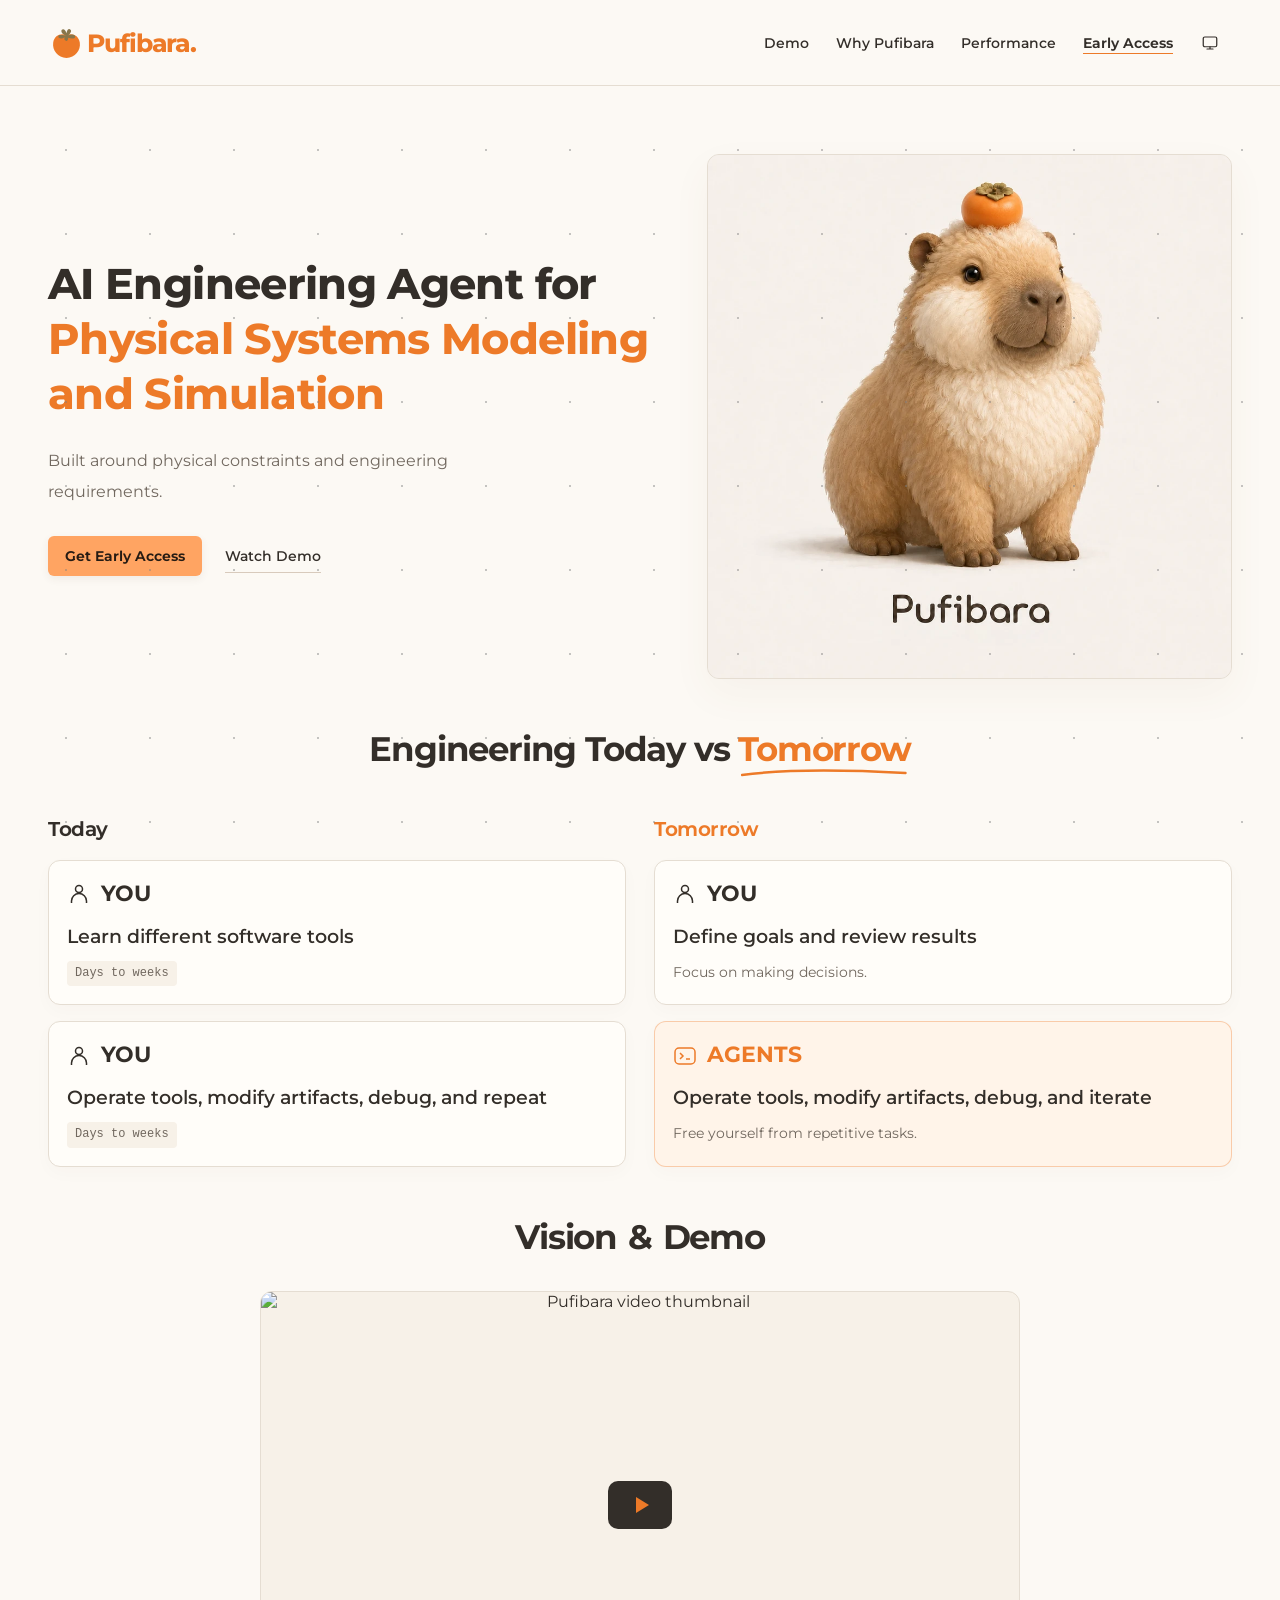
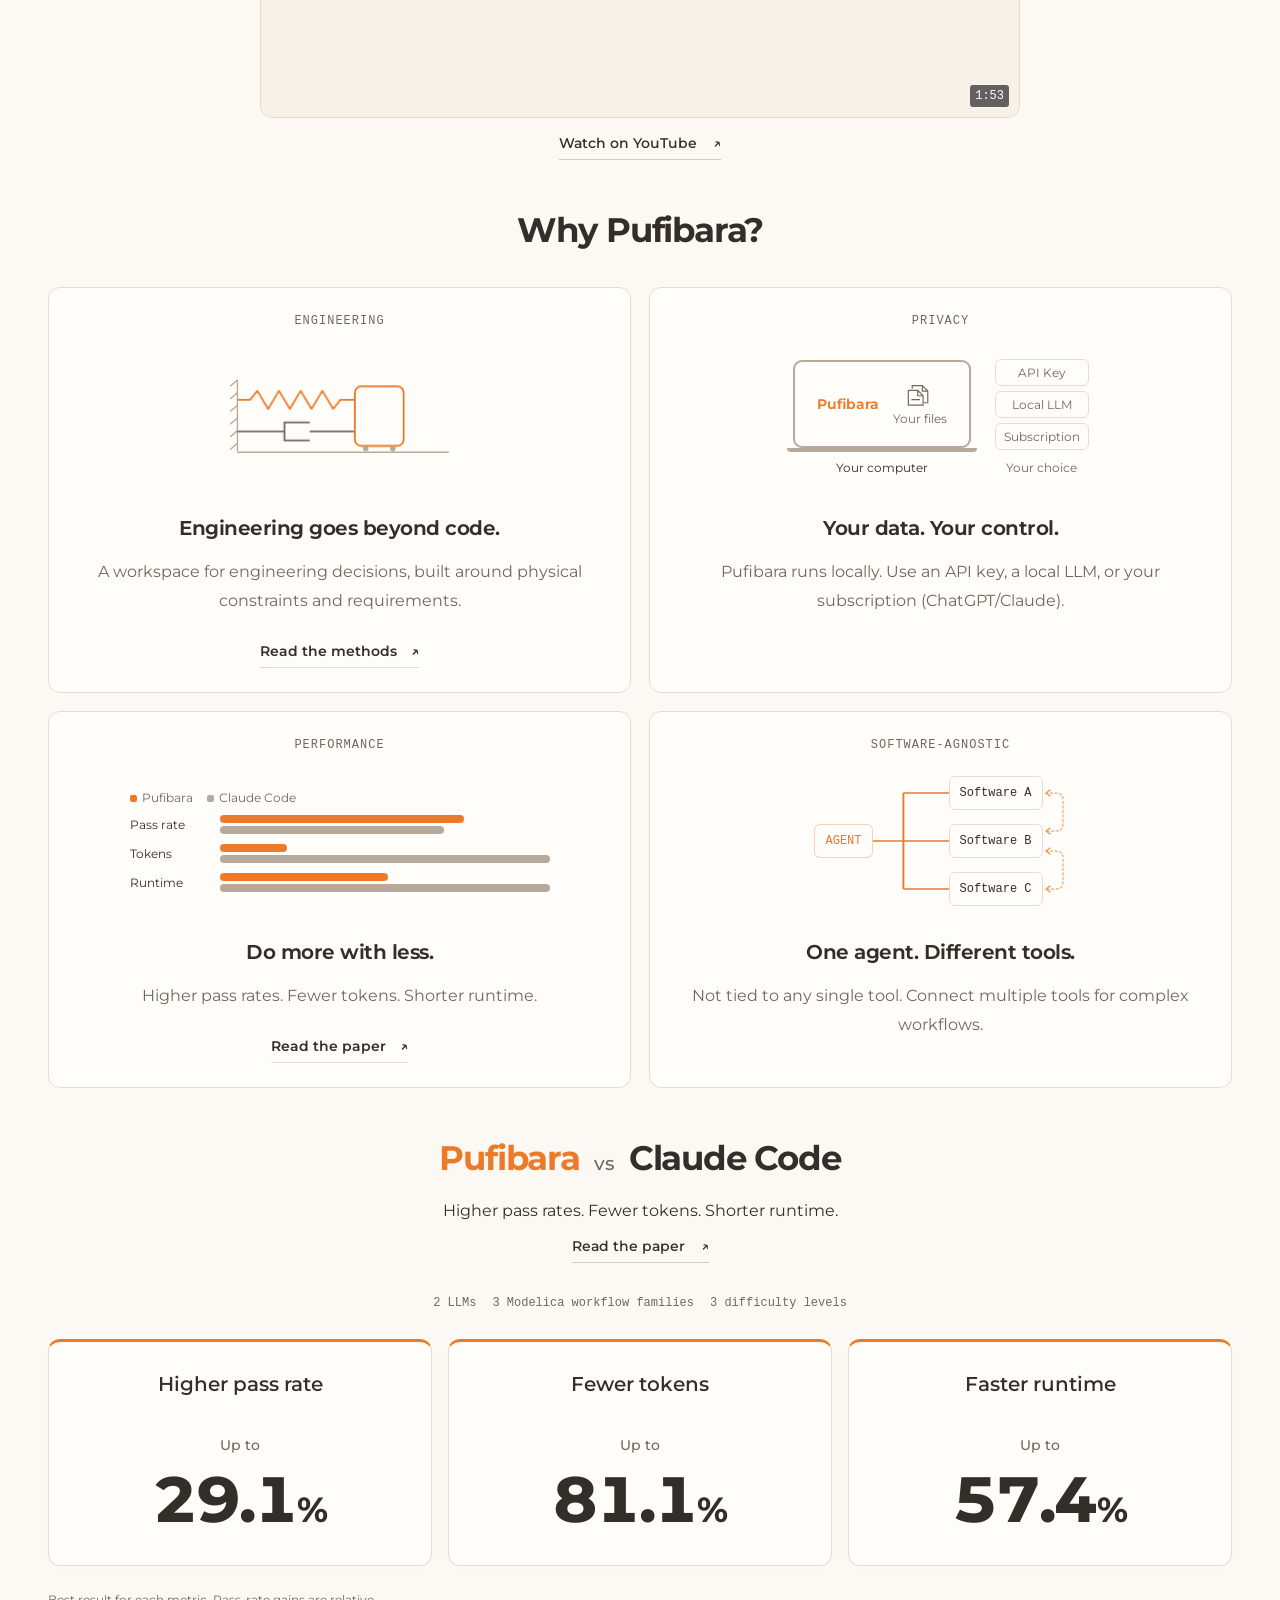
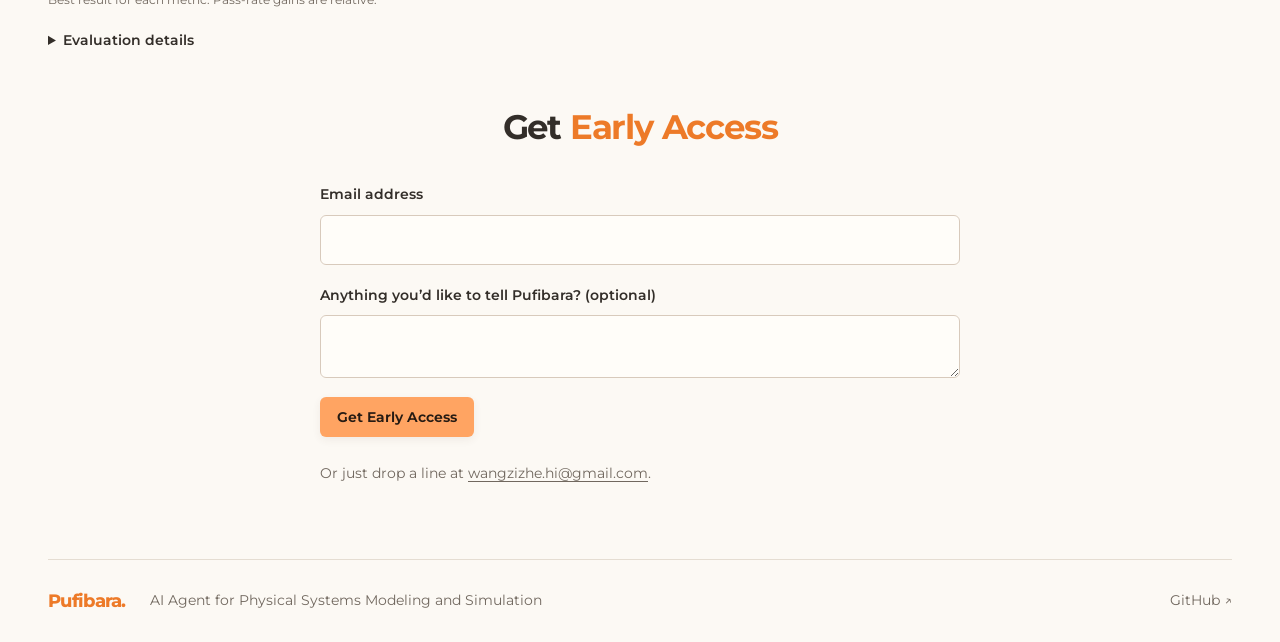
==== commit 496c2136: "Polish website buttons and simplify page behavior" ====
--- a/website/index.html
+++ b/website/index.html
@@ -8,11 +8,11 @@
   <title>Pufibara — AI Agent for Physical Systems Modeling and Simulation</title>
   <link rel="icon" href="assets/mascot-topper.svg" type="image/svg+xml">
   <script src="theme.js?v=3"></script>
-  <link rel="stylesheet" href="styles.css?v=privacy-spacing-4">
+  <link rel="stylesheet" href="styles.css?v=theme-check-5">
   <link rel="preload" href="assets/fonts/Montserrat-Variable.woff2" as="font" type="font/woff2" crossorigin>
   <script src="pilot-form.js" defer></script>
   <script src="demo-video.js" defer></script>
-  <script src="page-motion.js?v=site-nav-1" defer></script>
+  <script src="page-motion.js?v=observer-1" defer></script>
 </head>
 <body>
   <a class="skip-link" href="#main">Skip to main content</a>
@@ -185,7 +185,6 @@
       <form class="pilot-form" action="https://formsubmit.co/zizhe.wang@tu-dresden.de" method="POST" accept-charset="UTF-8" aria-label="Early access request" data-success-page="thanks.html" data-submitting="Submitting…">
         <input type="hidden" name="_subject" value="Pufibara — Early access request">
         <input type="hidden" name="_template" value="table">
-        <input type="hidden" name="page_language" value="English">
         <div class="form-field">
           <label for="pilot-email">Email address</label>
           <input id="pilot-email" name="email" type="email" autocomplete="email" maxlength="254" required>
@@ -194,8 +193,8 @@
           <label for="pilot-workflow">Anything you’d like to tell Pufibara? (optional)</label>
           <textarea id="pilot-workflow" name="workflow_needs" rows="2" maxlength="4000"></textarea>
         </div>
-        <button class="button primary" type="submit">Get Early Access <span aria-hidden="true">→</span></button>
-        <p class="pilot-email">Or just drop me a line at <a href="mailto:wangzizhe.hi@gmail.com">wangzizhe.hi@gmail.com</a>.</p>
+        <button class="button primary" type="submit">Get Early Access</button>
+        <p class="pilot-email">Or just drop a line at <a href="mailto:wangzizhe.hi@gmail.com">wangzizhe.hi@gmail.com</a>.</p>
       </form>
     </section>
   </main>
--- a/website/styles.css
+++ b/website/styles.css
@@ -21,10 +21,9 @@
   --diagram-neutral: #b7a99b;
   --agent-surface: #fff4e9;
   --accent-line: #ed7a2855;
-  --button-bg: #332e29;
-  --button-hover: #514033;
-  --button-text: #fff;
-  --button-icon: #ed7a28;
+  --button-bg: #ffa462;
+  --button-hover: #ffba86;
+  --button-text: #261b13;
   --text-body: 16px;
   --text-ui: 14px;
   --text-small: 12px;
@@ -52,10 +51,6 @@
   --diagram-neutral: #a39283;
   --agent-surface: #39291e;
   --accent-line: #ffa46266;
-  --button-bg: #ffa462;
-  --button-hover: #ffba86;
-  --button-text: #261b13;
-  --button-icon: #261b13;
 }
 
 * { box-sizing: border-box; }
@@ -96,21 +91,30 @@
 .theme-options { position: absolute; z-index: 1; top: calc(100% + 5px); right: 0; display: grid; min-width: 148px; padding: 5px; border: 1px solid var(--line); border-radius: var(--radius-card); background: var(--surface); box-shadow: 0 8px 22px #17100926; }
 .theme-options button { display: flex; align-items: center; gap: 9px; min-height: 38px; padding-inline: 8px; border: 0; border-radius: var(--radius-control); background: transparent; color: var(--ink); font: 550 var(--text-ui)/1.4 var(--sans); text-align: left; cursor: pointer; }
 .theme-options button:hover, .theme-options button[aria-pressed="true"] { background: var(--warm); }
-.theme-options button[aria-pressed="true"]::after { content: ""; width: 5px; height: 9px; margin-inline: auto 4px; border: solid currentColor; border-width: 0 1.5px 1.5px 0; transform: rotate(45deg); }
+.theme-options button[aria-pressed="true"]::after {
+  content: "";
+  flex: none;
+  width: 18px;
+  height: 18px;
+  margin-inline-start: 7px;
+  background: currentColor;
+  mask: url("data:image/svg+xml,%3Csvg xmlns='http://www.w3.org/2000/svg' viewBox='0 0 14 14'%3E%3Cpath d='M3 7l2.7 2.7L11 4.3' fill='none' stroke='black' stroke-width='1.5' stroke-linecap='round' stroke-linejoin='round'/%3E%3C/svg%3E") center / contain no-repeat;
+}
+@media (min-width: 701px) {
+  .site-header nav > .theme-control { margin-inline-start: -12px; }
+}
 .site-header nav a:hover, .text-link:hover, .difference-link:hover, .site-footer a:not(.footer-brand):hover { color: var(--ink); text-decoration: underline; text-decoration-color: var(--orange); text-underline-offset: 5px; }
 
 .hero { position: relative; isolation: isolate; display: grid; grid-template-columns: 1.15fr 1fr; gap: 56px; align-items: center; padding-top: 68px; padding-bottom: var(--section-space); }
 .eyebrow { font: 500 var(--text-small)/1.7 var(--mono); letter-spacing: 1.5px; color: var(--muted); margin-bottom: 24px; }
-h1 { font-size: clamp(40px, 4.4vw, 62px); font-weight: 750; line-height: 1.2; letter-spacing: -2.5px; margin-bottom: 25px; }
-html:lang(en) .hero-copy { container-type: inline-size; min-width: 0; }
-html:lang(en) h1 { font-size: min(7.1cqw, 48px); font-weight: 750; line-height: 1.28; letter-spacing: -.015em; }
+h1 { font-size: clamp(40px, 4.4vw, 62px); font-size: min(7.1cqw, 48px); font-weight: 750; line-height: 1.28; letter-spacing: -.015em; margin-bottom: 25px; }
+.hero-copy { container-type: inline-size; min-width: 0; }
 .hero-line { display: block; white-space: normal; }
 .accent { color: var(--orange); }
 .hero-description { max-width: 475px; font-size: var(--text-body); line-height: 1.9; color: var(--muted); margin-bottom: 29px; }
 .hero-actions { display: flex; align-items: center; flex-wrap: wrap; gap: 23px; }
-.button { display: inline-flex; align-items: center; justify-content: space-between; gap: 27px; padding: 15px 21px; border: 1px solid transparent; border-radius: var(--radius-control); font-size: var(--text-ui); font-weight: 650; transition: background .15s, transform .15s; }
+.button { display: inline-flex; align-items: center; justify-content: center; min-height: 40px; padding: 10px 16px; border: 1px solid transparent; border-radius: var(--radius-control); font-size: var(--text-ui); font-weight: 650; line-height: 1.25; transition: background .15s, transform .15s; }
 .primary { background: var(--button-bg); color: var(--button-text); box-shadow: 0 3px 8px #513b2512; }
-.primary span { color: var(--button-icon); }
 .button:hover { background: var(--button-hover); transform: translateY(-2px); }
 .text-link { font-size: var(--text-ui); font-weight: 550; border-bottom: 1px solid var(--control-line); padding-block: 7px; }
 .text-link:hover { border-bottom-color: var(--orange); text-decoration: none; }
@@ -297,7 +301,7 @@
 .form-field input, .form-field textarea { width: 100%; min-width: 0; padding: 11px 12px; border: 1px solid var(--control-line); border-radius: var(--radius-control); background: var(--surface); color: var(--ink); font: var(--text-body)/1.6 var(--sans); }
 .form-field textarea { resize: vertical; height: 63px; }
 .form-field input:focus-visible, .form-field textarea:focus-visible { outline: 2px solid var(--orange); outline-offset: 2px; }
-.pilot-form .button { cursor: pointer; font-family: var(--sans); min-height: 46px; }
+.pilot-form .button { cursor: pointer; font-family: var(--sans); }
 .pilot-form .button:disabled { cursor: progress; opacity: .75; transform: none; }
 .pilot-email { margin: 24px 0 0; color: var(--muted); font-size: var(--text-ui); line-height: 1.8; }
 .pilot-email a { text-decoration: underline; text-underline-offset: 3px; overflow-wrap: anywhere; }
@@ -356,12 +360,11 @@
   .mobile-nav-links a:hover { background: var(--warm); }
   .hero { grid-template-columns: 1fr; gap: 24px; padding-top: 36px; }
   .eyebrow { margin-bottom: 22px; }
-  h1 { font-size: clamp(34px, 8.8vw, 54px); letter-spacing: -1.6px; }
-  html:lang(en) h1 { font-size: clamp(32px, 8.7vw, 40px); line-height: 1.25; }
+  h1 { font-size: clamp(32px, 8.7vw, 40px); line-height: 1.25; }
   .hero-line { text-wrap: balance; }
   .hero-line + .hero-line { margin-top: .12em; }
   .hero-actions { gap: 20px; }
-  .hero-actions .button { gap: 18px; }
+  .button { min-height: 44px; }
   .hero-art { width: min(90%, 360px); justify-self: center; }
   h2 { font-size: var(--text-section); letter-spacing: -.8px; }
   .difference-grid { grid-template-columns: 1fr; margin-top: 27px; gap: 14px; }
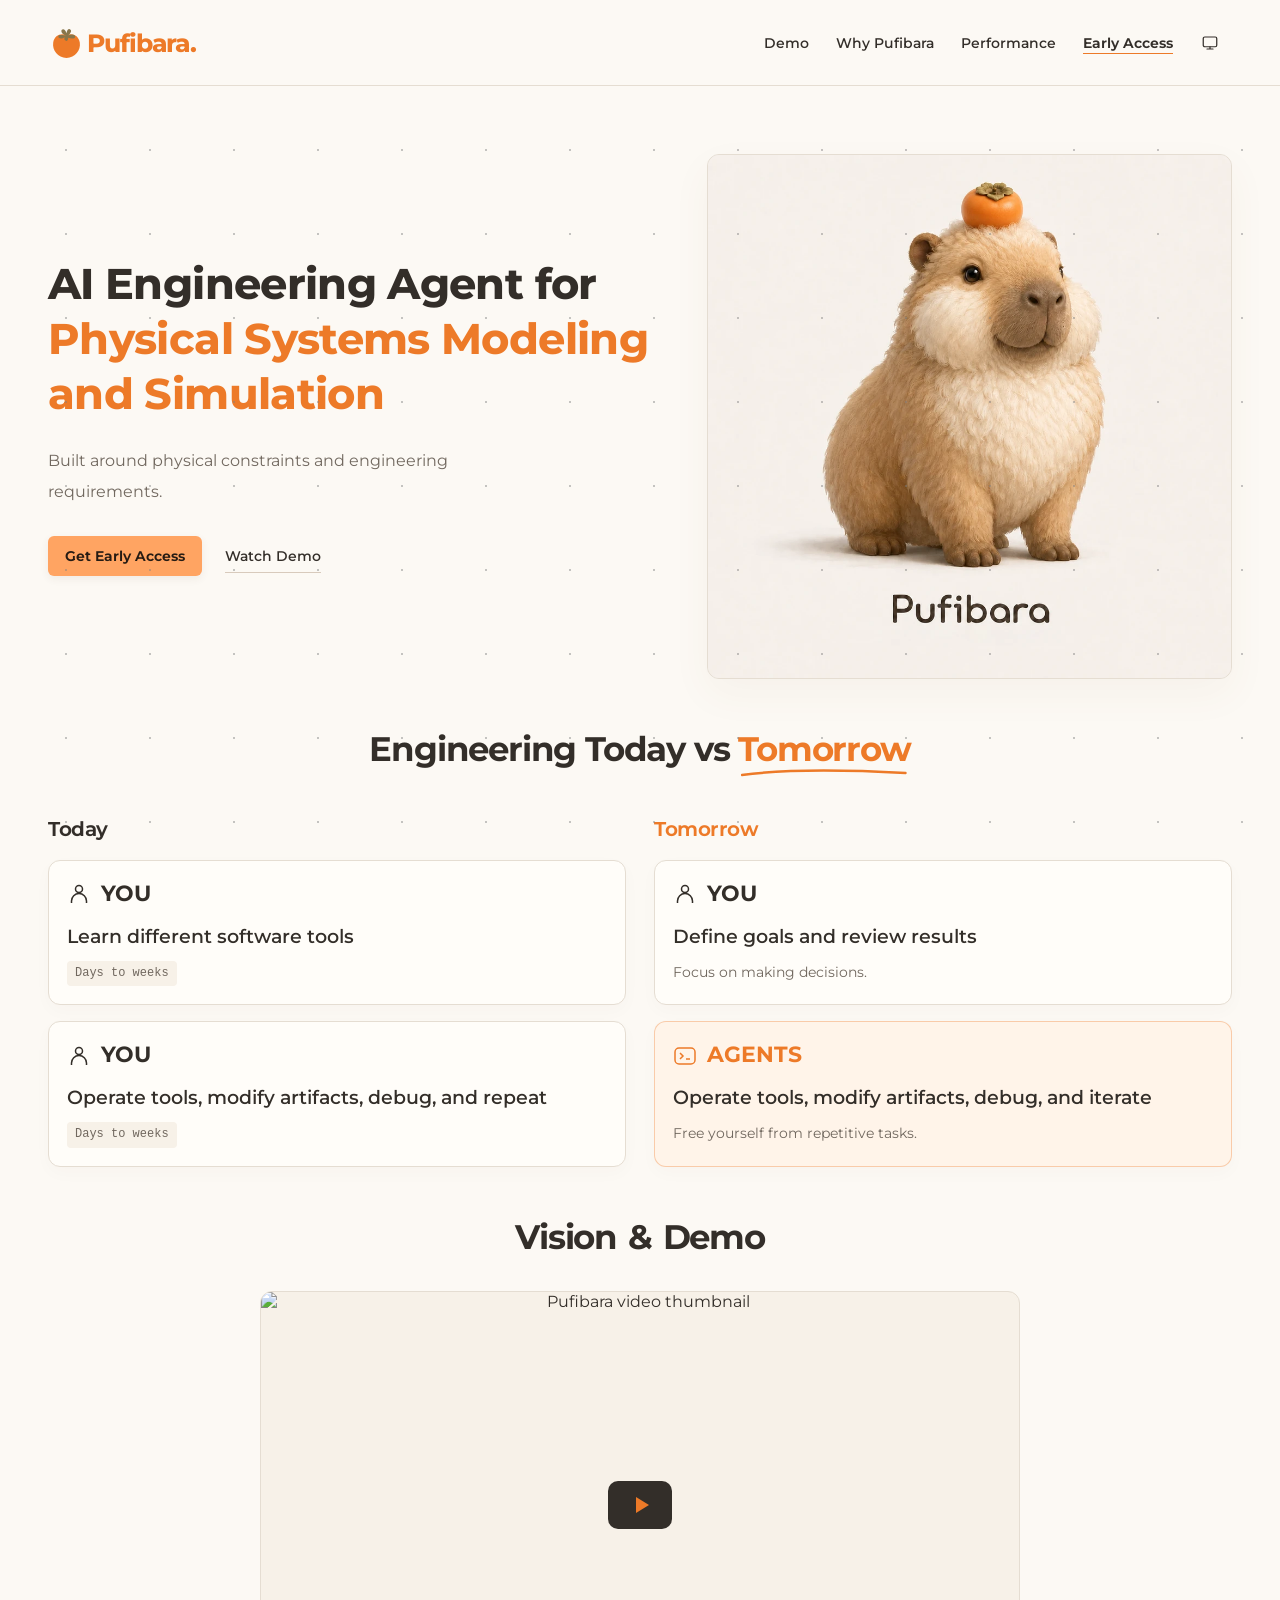
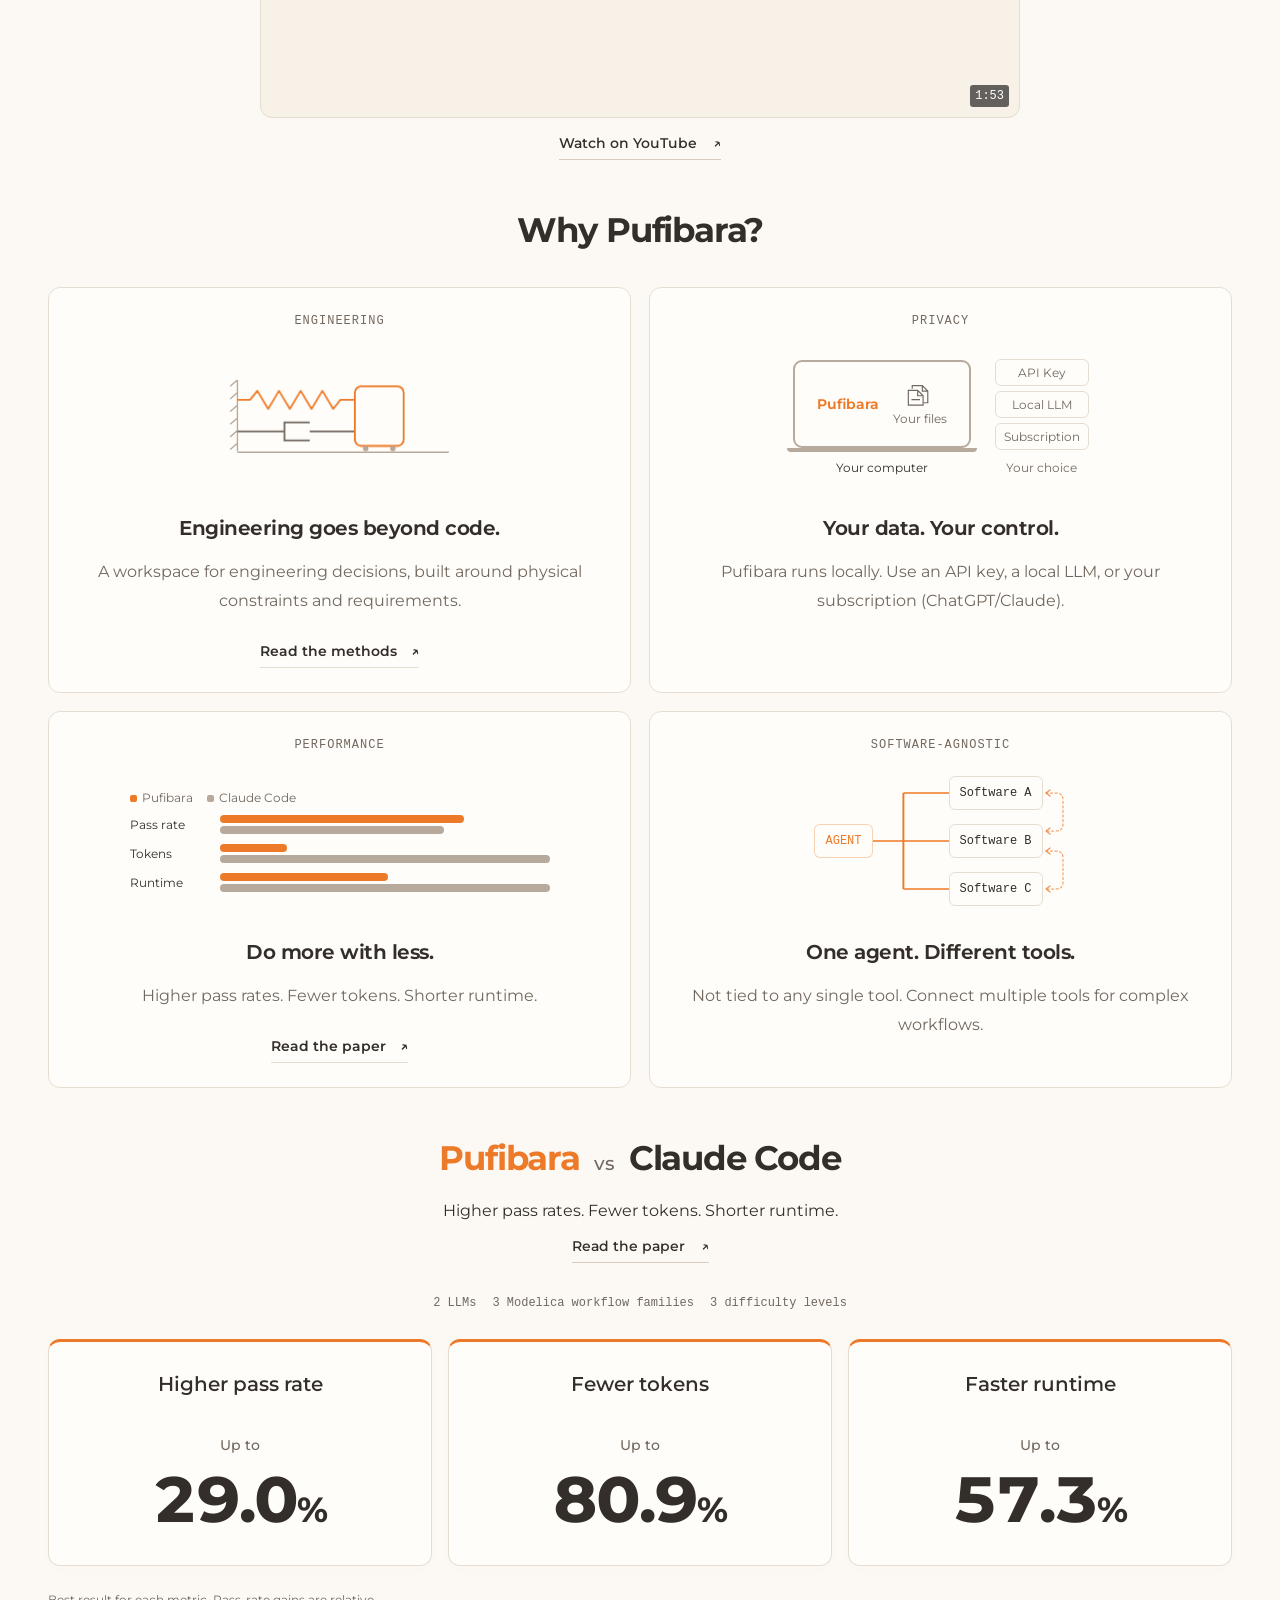
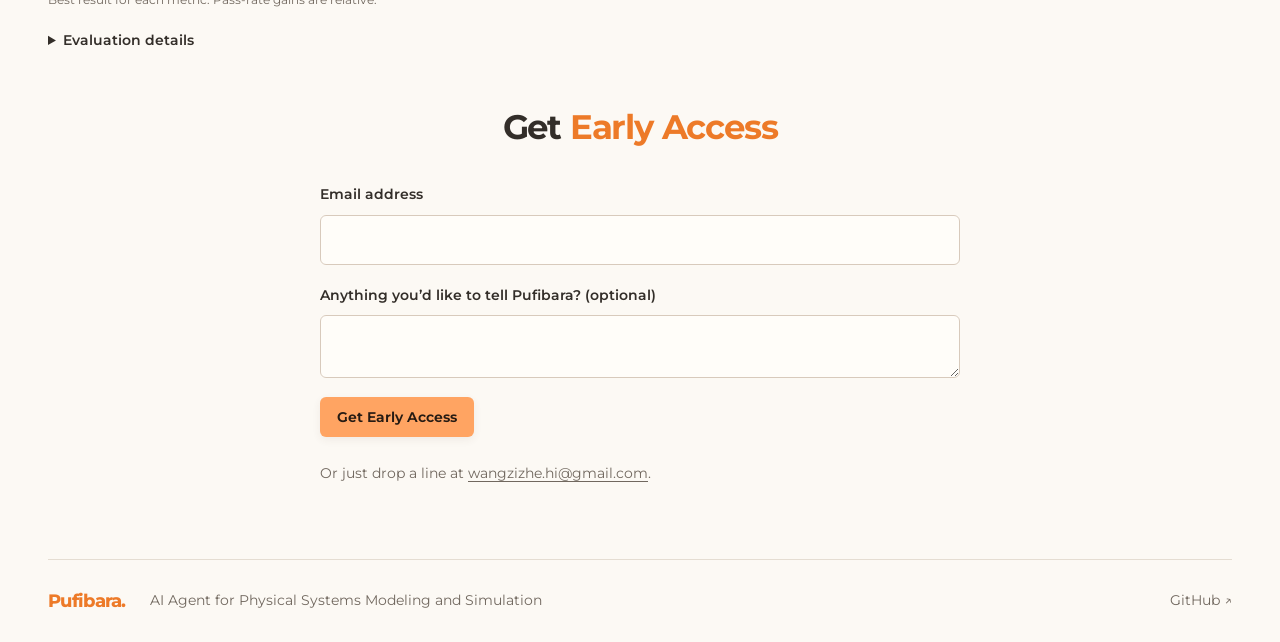
==== commit cb78fcd5: "Center mobile navigation icons" ====
--- a/website/index.html
+++ b/website/index.html
@@ -8,7 +8,7 @@
   <title>Pufibara — AI Agent for Physical Systems Modeling and Simulation</title>
   <link rel="icon" href="assets/mascot-topper.svg" type="image/svg+xml">
   <script src="theme.js?v=3"></script>
-  <link rel="stylesheet" href="styles.css?v=theme-check-5">
+  <link rel="stylesheet" href="styles.css?v=mobile-nav-spacing-2">
   <link rel="preload" href="assets/fonts/Montserrat-Variable.woff2" as="font" type="font/woff2" crossorigin>
   <script src="pilot-form.js" defer></script>
   <script src="demo-video.js" defer></script>
--- a/website/styles.css
+++ b/website/styles.css
@@ -344,12 +344,13 @@
   .site-header { min-height: 72px; gap: 12px; }
   .wordmark { font-size: 22px; }
   .brand-icon { width: 31px; height: 34px; margin-right: 2px; }
-  .site-header nav { gap: 8px; }
+  .site-header nav { gap: 0; }
+  .site-header nav > .theme-control > summary, .mobile-nav > summary { width: 40px; }
   .site-header .desktop-nav-link { display: none; }
   .theme-options button { min-height: 44px; }
   .site-header nav > a.nav-pilot { display: inline-flex; align-items: center; min-height: 44px; white-space: nowrap; }
-  .mobile-nav { display: block; }
-  .mobile-nav > summary { display: grid; place-items: center; width: 44px; height: 44px; border-radius: var(--radius-control); cursor: pointer; list-style: none; }
+  .mobile-nav { display: block; margin-inline-start: 11px; }
+  .mobile-nav > summary { display: grid; place-items: center; height: 44px; border-radius: var(--radius-control); cursor: pointer; list-style: none; }
   .mobile-nav > summary::-webkit-details-marker { display: none; }
   .mobile-nav > summary:focus-visible { outline: 2px solid var(--orange); }
   .mobile-nav > summary span { width: 18px; height: 12px; border-block: 2px solid currentColor; position: relative; }
@@ -383,7 +384,7 @@
 }
 @media (max-width: 390px) {
   .site-header.wrap { width: calc(100% - 28px); gap: 8px; }
-  .site-header nav { gap: 2px; font-size: 13px; }
+  .site-header nav { font-size: 13px; }
   .wordmark { font-size: 18px; }
   .brand-icon { width: 28px; }
 }
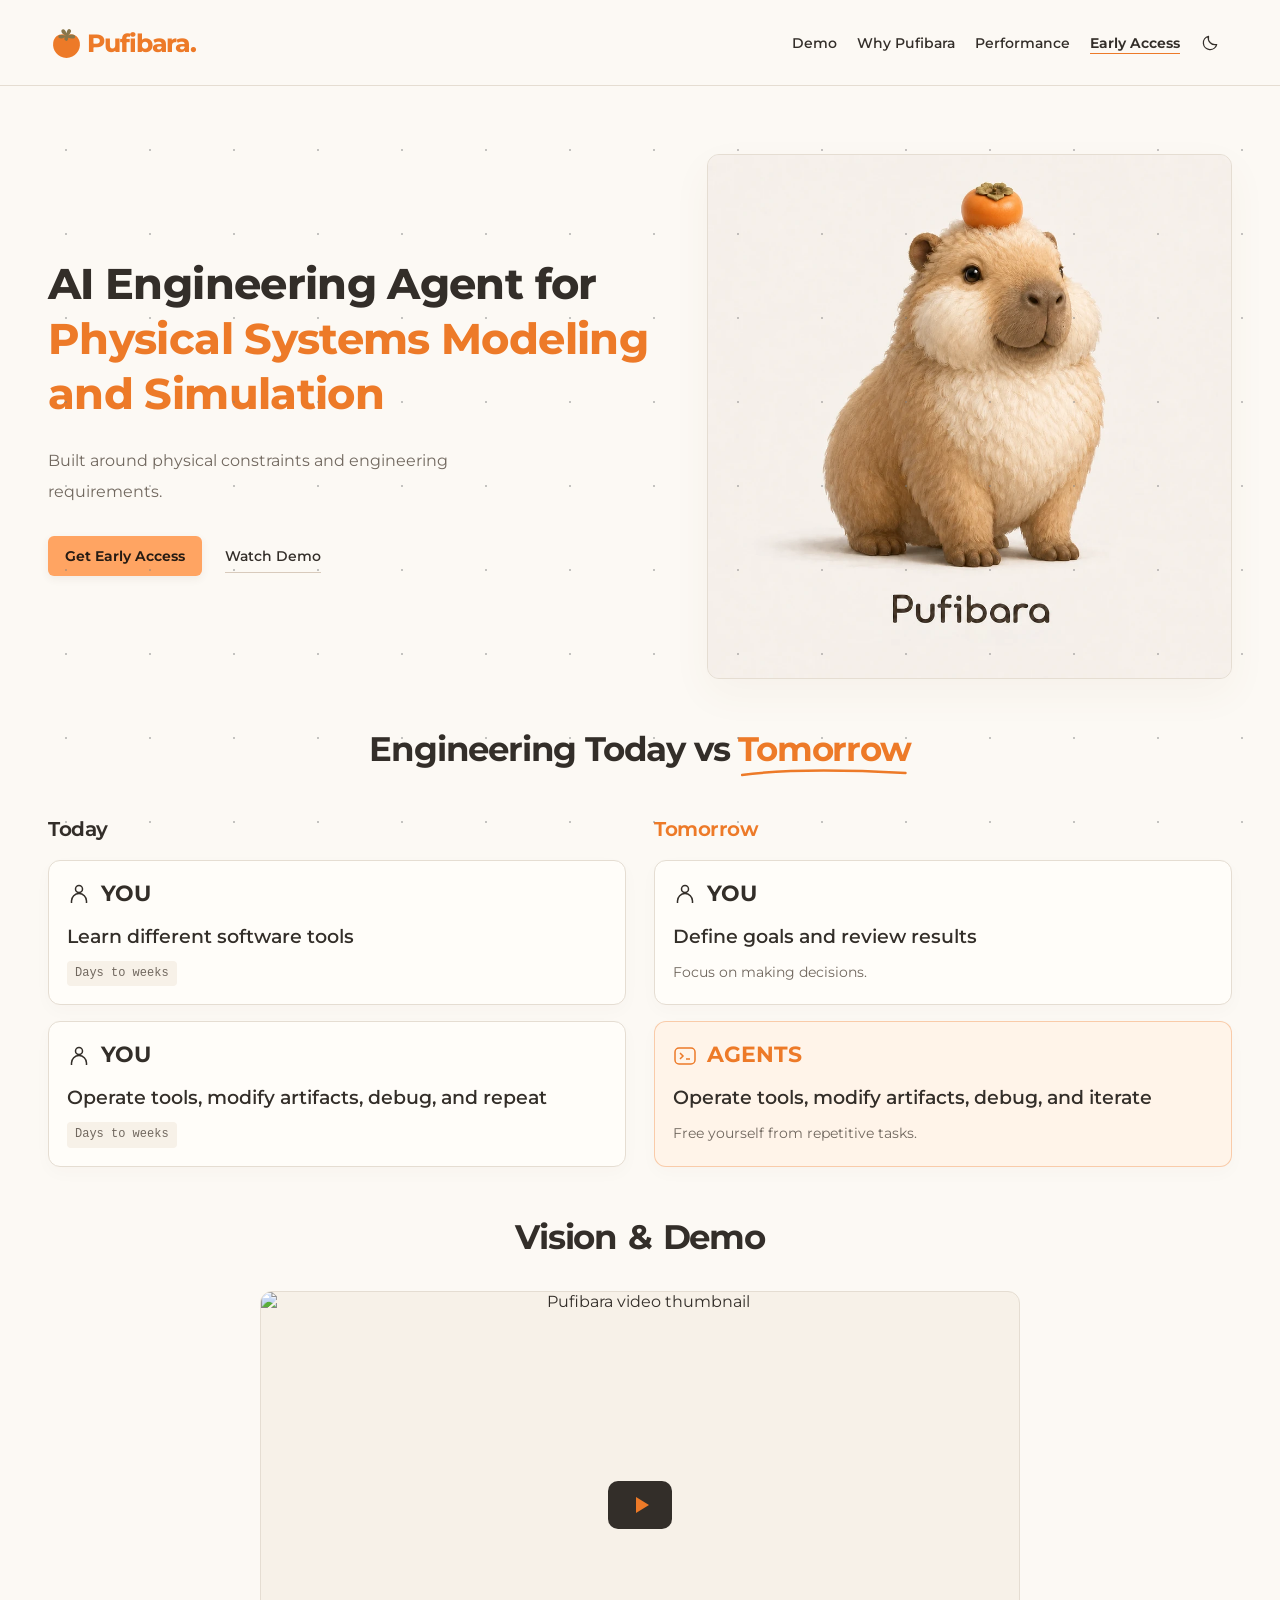
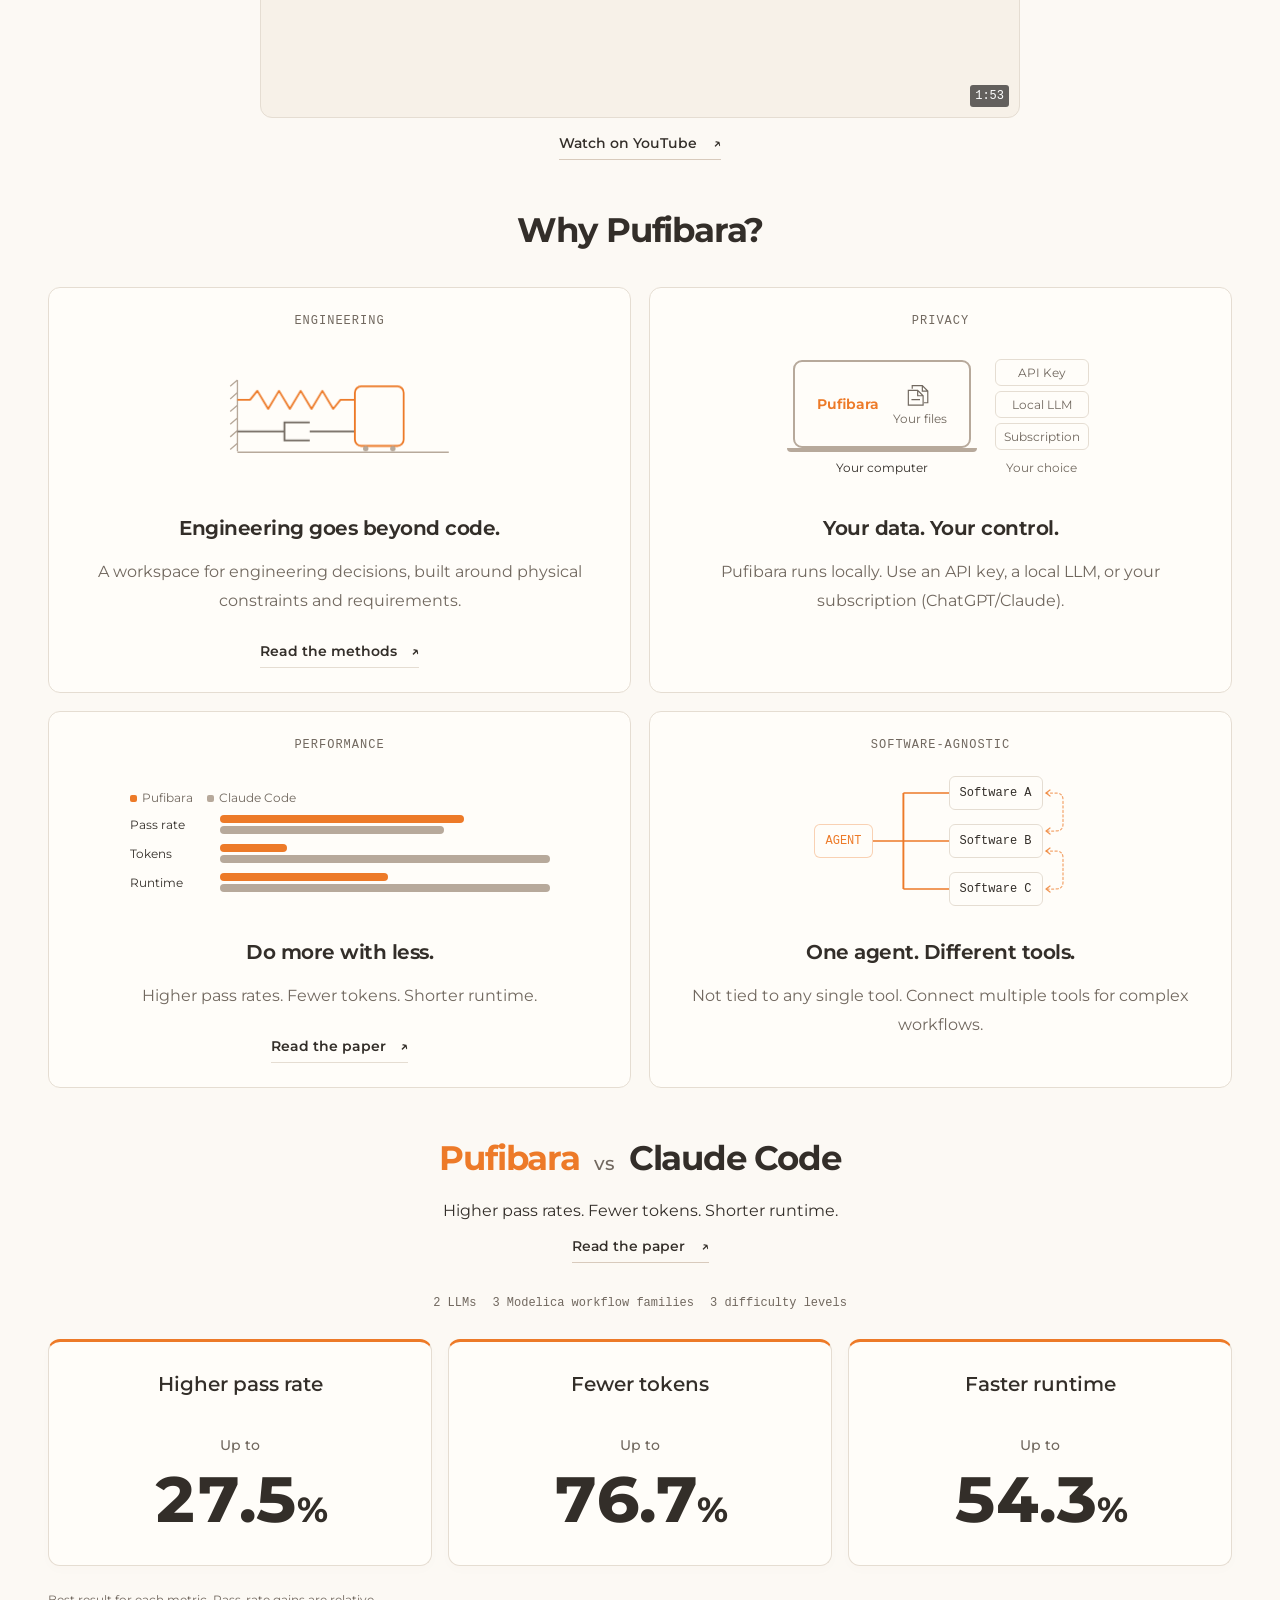
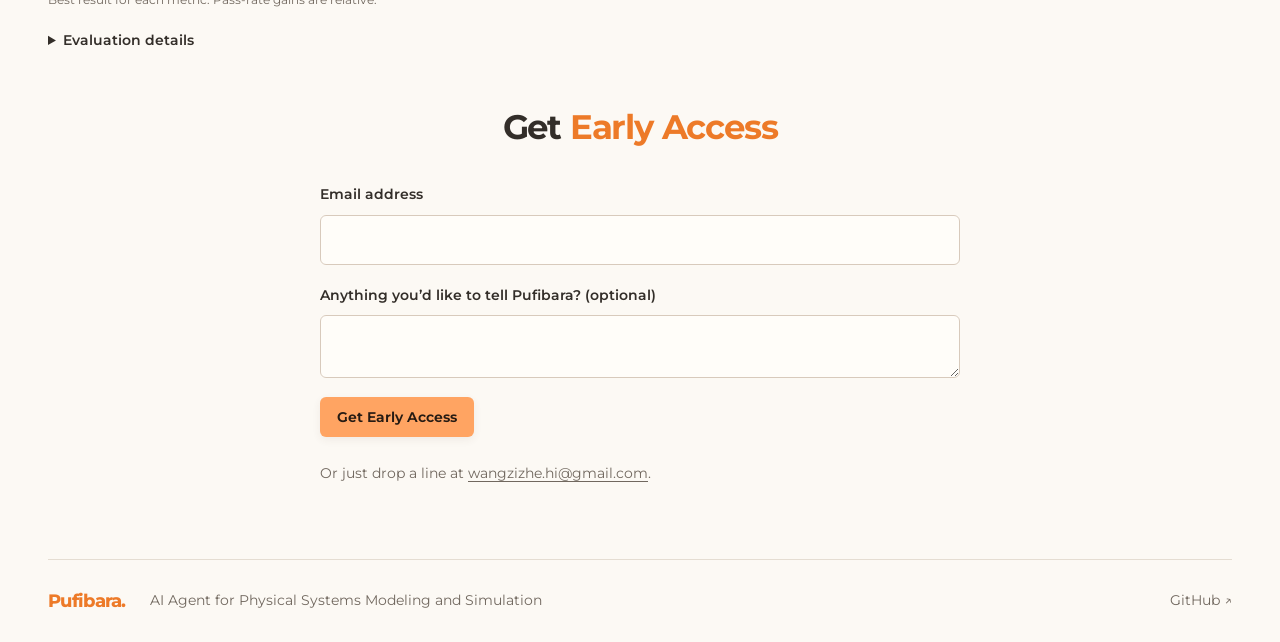
==== commit 506bad4d: "Simplify theme switching and tighten navigation spacing" ====
--- a/website/index.html
+++ b/website/index.html
@@ -7,8 +7,8 @@
   <meta name="description" content="Pufibara is an AI agent for physical systems modeling and simulation, currently focused on Modelica workflows. Explore the ideas, paper, and public benchmark.">
   <title>Pufibara — AI Agent for Physical Systems Modeling and Simulation</title>
   <link rel="icon" href="assets/mascot-topper.svg" type="image/svg+xml">
-  <script src="theme.js?v=3"></script>
-  <link rel="stylesheet" href="styles.css?v=mobile-nav-spacing-2">
+  <script src="theme.js?v=5"></script>
+  <link rel="stylesheet" href="styles.css?v=header-spacing-1">
   <link rel="preload" href="assets/fonts/Montserrat-Variable.woff2" as="font" type="font/woff2" crossorigin>
   <script src="pilot-form.js" defer></script>
   <script src="demo-video.js" defer></script>
@@ -31,14 +31,7 @@
           <a href="#benchmark">Performance</a>
         </div>
       </details>
-      <details class="theme-control" hidden>
-        <summary aria-label="Color theme: System" title="Color theme"><span class="theme-icon" aria-hidden="true"></span></summary>
-        <div class="theme-options" role="group" aria-label="Color theme">
-          <button type="button" data-choice="system" aria-pressed="true"><span class="theme-icon" aria-hidden="true"></span>System</button>
-          <button type="button" data-choice="light" aria-pressed="false"><span class="theme-icon" aria-hidden="true"></span>Light</button>
-          <button type="button" data-choice="dark" aria-pressed="false"><span class="theme-icon" aria-hidden="true"></span>Dark</button>
-        </div>
-      </details>
+      <button class="theme-toggle" type="button" aria-label="Switch to dark theme" hidden></button>
     </nav>
   </header>
   <main id="main">
@@ -53,10 +46,8 @@
       </div>
       <figure class="hero-art">
         <a class="mascot-link" href="#demo" aria-label="Watch the Pufibara demo">
-          <picture>
-            <source id="dark-mascot" media="(prefers-color-scheme: dark)" srcset="assets/pufibara-dark.jpg">
-            <img src="assets/pufibara.webp?v=mascot-2" alt="The Pufibara mascot: a fluffy capybara with an orange ornament on its head" width="960" height="960" fetchpriority="high">
-          </picture>
+          <img data-mascot-theme="light" src="assets/pufibara.webp?v=mascot-2" alt="The Pufibara mascot: a fluffy capybara with an orange ornament on its head" width="960" height="960" fetchpriority="high">
+          <img data-mascot-theme="dark" src="assets/pufibara-dark.jpg" alt="The Pufibara mascot: a fluffy capybara with an orange ornament on its head" width="960" height="960">
         </a>
       </figure>
     </section>
--- a/website/styles.css
+++ b/website/styles.css
@@ -72,36 +72,29 @@
 .wordmark { display: flex; align-items: center; font-size: 25px; font-weight: 750; letter-spacing: -1.1px; color: var(--orange); }
 .brand-icon { display: block; flex-shrink: 0; width: 37px; height: 40px; margin-right: 2px; }
 .brand-dot { color: var(--orange); }
-.site-header nav { display: flex; align-items: center; gap: 27px; font-size: var(--text-ui); font-weight: 550; }
+.site-header nav { display: flex; align-items: center; gap: 20px; font-size: var(--text-ui); font-weight: 550; }
 .mobile-nav { display: none; }
-.theme-control {
-  --system-icon: url("data:image/svg+xml,%3Csvg xmlns='http://www.w3.org/2000/svg' viewBox='0 0 24 24'%3E%3Cg fill='none' stroke='black' stroke-width='1.65' stroke-linecap='round'%3E%3Crect x='3' y='4' width='18' height='13' rx='2'/%3E%3Cpath d='M12 17v3m-4 0h8'/%3E%3C/g%3E%3C/svg%3E");
-  --light-icon: url("data:image/svg+xml,%3Csvg xmlns='http://www.w3.org/2000/svg' viewBox='0 0 24 24'%3E%3Cg fill='none' stroke='black' stroke-width='1.65' stroke-linecap='round'%3E%3Ccircle cx='12' cy='12' r='4'/%3E%3Cpath d='M12 2v2m0 16v2M2 12h2m16 0h2M5 5l1.4 1.4m11.2 11.2L19 19M5 19l1.4-1.4M17.6 6.4 19 5'/%3E%3C/g%3E%3C/svg%3E");
+.theme-toggle {
+  --light-icon: url("data:image/svg+xml,%3Csvg xmlns='http://www.w3.org/2000/svg' viewBox='0 0 24 24'%3E%3Ccircle cx='12' cy='12' r='4' fill='black'/%3E%3Cpath d='M12 2.5V4m0 16v1.5M2.5 12H4m16 0h1.5M5.3 5.3l1.1 1.1m11.2 11.2 1.1 1.1m0-13.4-1.1 1.1M6.4 17.6l-1.1 1.1' fill='none' stroke='black' stroke-width='2.1' stroke-linecap='round'/%3E%3C/svg%3E");
   --dark-icon: url("data:image/svg+xml,%3Csvg xmlns='http://www.w3.org/2000/svg' viewBox='0 0 24 24'%3E%3Cpath d='M20.9 14a9 9 0 0 1-10.9-10.9A9 9 0 1 0 20.9 14Z' fill='none' stroke='black' stroke-width='1.65' stroke-linejoin='round'/%3E%3C/svg%3E");
-  position: relative;
+  place-items: center;
   flex: none;
-}
-.theme-control > summary { display: grid; place-items: center; width: 44px; height: 44px; border-radius: 50%; list-style: none; cursor: pointer; }
-.theme-control > summary::-webkit-details-marker { display: none; }
-.theme-control > summary:hover, .theme-control[open] > summary { background: var(--warm); }
-.theme-control :is(summary, button):focus-visible { outline: 2px solid var(--orange); }
-.theme-icon { display: block; flex: none; width: 18px; height: 18px; background: currentColor; mask: var(--theme-icon, var(--system-icon)) center / contain no-repeat; }
-.theme-control[data-choice="light"] > summary, .theme-options [data-choice="light"] { --theme-icon: var(--light-icon); }
-.theme-control[data-choice="dark"] > summary, .theme-options [data-choice="dark"] { --theme-icon: var(--dark-icon); }
-.theme-options { position: absolute; z-index: 1; top: calc(100% + 5px); right: 0; display: grid; min-width: 148px; padding: 5px; border: 1px solid var(--line); border-radius: var(--radius-card); background: var(--surface); box-shadow: 0 8px 22px #17100926; }
-.theme-options button { display: flex; align-items: center; gap: 9px; min-height: 38px; padding-inline: 8px; border: 0; border-radius: var(--radius-control); background: transparent; color: var(--ink); font: 550 var(--text-ui)/1.4 var(--sans); text-align: left; cursor: pointer; }
-.theme-options button:hover, .theme-options button[aria-pressed="true"] { background: var(--warm); }
-.theme-options button[aria-pressed="true"]::after {
-  content: "";
-  flex: none;
-  width: 18px;
-  height: 18px;
-  margin-inline-start: 7px;
-  background: currentColor;
-  mask: url("data:image/svg+xml,%3Csvg xmlns='http://www.w3.org/2000/svg' viewBox='0 0 14 14'%3E%3Cpath d='M3 7l2.7 2.7L11 4.3' fill='none' stroke='black' stroke-width='1.5' stroke-linecap='round' stroke-linejoin='round'/%3E%3C/svg%3E") center / contain no-repeat;
-}
+  width: 44px;
+  height: 44px;
+  padding: 0;
+  border: 0;
+  border-radius: 50%;
+  background: transparent;
+  color: var(--ink);
+  cursor: pointer;
+}
+.theme-toggle:not([hidden]) { display: grid; }
+.theme-toggle:hover { background: var(--warm); }
+.theme-toggle:focus-visible { outline: 2px solid var(--orange); }
+.theme-toggle::before { content: ""; width: 18px; height: 18px; background: currentColor; mask: var(--dark-icon) center / contain no-repeat; }
+:root[data-theme="dark"] .theme-toggle::before { mask-image: var(--light-icon); }
 @media (min-width: 701px) {
-  .site-header nav > .theme-control { margin-inline-start: -12px; }
+  .site-header nav > .theme-toggle { margin-inline-start: -12px; }
 }
 .site-header nav a:hover, .text-link:hover, .difference-link:hover, .site-footer a:not(.footer-brand):hover { color: var(--ink); text-decoration: underline; text-decoration-color: var(--orange); text-underline-offset: 5px; }
 
@@ -121,8 +114,10 @@
 .text-link span { margin-left: 12px; }
 .hero-art { position: relative; min-width: 0; margin: 0; background: #f2eee7; border: 1px solid var(--line); border-radius: var(--radius-card); overflow: hidden; box-shadow: 0 15px 40px #80572f0c; }
 :root[data-theme="dark"] .hero-art { background: #29231e; border-color: #3c3027; }
-.hero-art img { display: block; width: 100%; height: auto; }
-.mascot-link { display: block; border-radius: inherit; }
+.hero-art img { grid-area: 1 / 1; display: block; width: 100%; height: auto; }
+.mascot-link { display: grid; border-radius: inherit; }
+[data-mascot-theme="dark"], :root[data-theme="dark"] [data-mascot-theme="light"] { visibility: hidden; }
+:root[data-theme="dark"] [data-mascot-theme="dark"] { visibility: visible; }
 .mascot-link:focus-visible { outline-offset: -5px; }
 
 .section-space { padding-block: var(--section-space); }
@@ -331,7 +326,7 @@
 @media (max-width: 1000px) {
   .wrap { width: calc(100% - 56px); }
   .hero { gap: 30px; }
-  .site-header nav { gap: 20px; }
+  .site-header nav { gap: 15px; }
   .benchmark-metric { padding-inline: 17px; }
   .pilot-section { padding-inline: 28px; gap: 35px; }
 }
@@ -345,11 +340,10 @@
   .wordmark { font-size: 22px; }
   .brand-icon { width: 31px; height: 34px; margin-right: 2px; }
   .site-header nav { gap: 0; }
-  .site-header nav > .theme-control > summary, .mobile-nav > summary { width: 40px; }
+  .site-header nav > .theme-toggle, .mobile-nav > summary { width: 38px; }
   .site-header .desktop-nav-link { display: none; }
-  .theme-options button { min-height: 44px; }
   .site-header nav > a.nav-pilot { display: inline-flex; align-items: center; min-height: 44px; white-space: nowrap; }
-  .mobile-nav { display: block; margin-inline-start: 11px; }
+  .mobile-nav { display: block; margin-inline-start: 10px; }
   .mobile-nav > summary { display: grid; place-items: center; height: 44px; border-radius: var(--radius-control); cursor: pointer; list-style: none; }
   .mobile-nav > summary::-webkit-details-marker { display: none; }
   .mobile-nav > summary:focus-visible { outline: 2px solid var(--orange); }
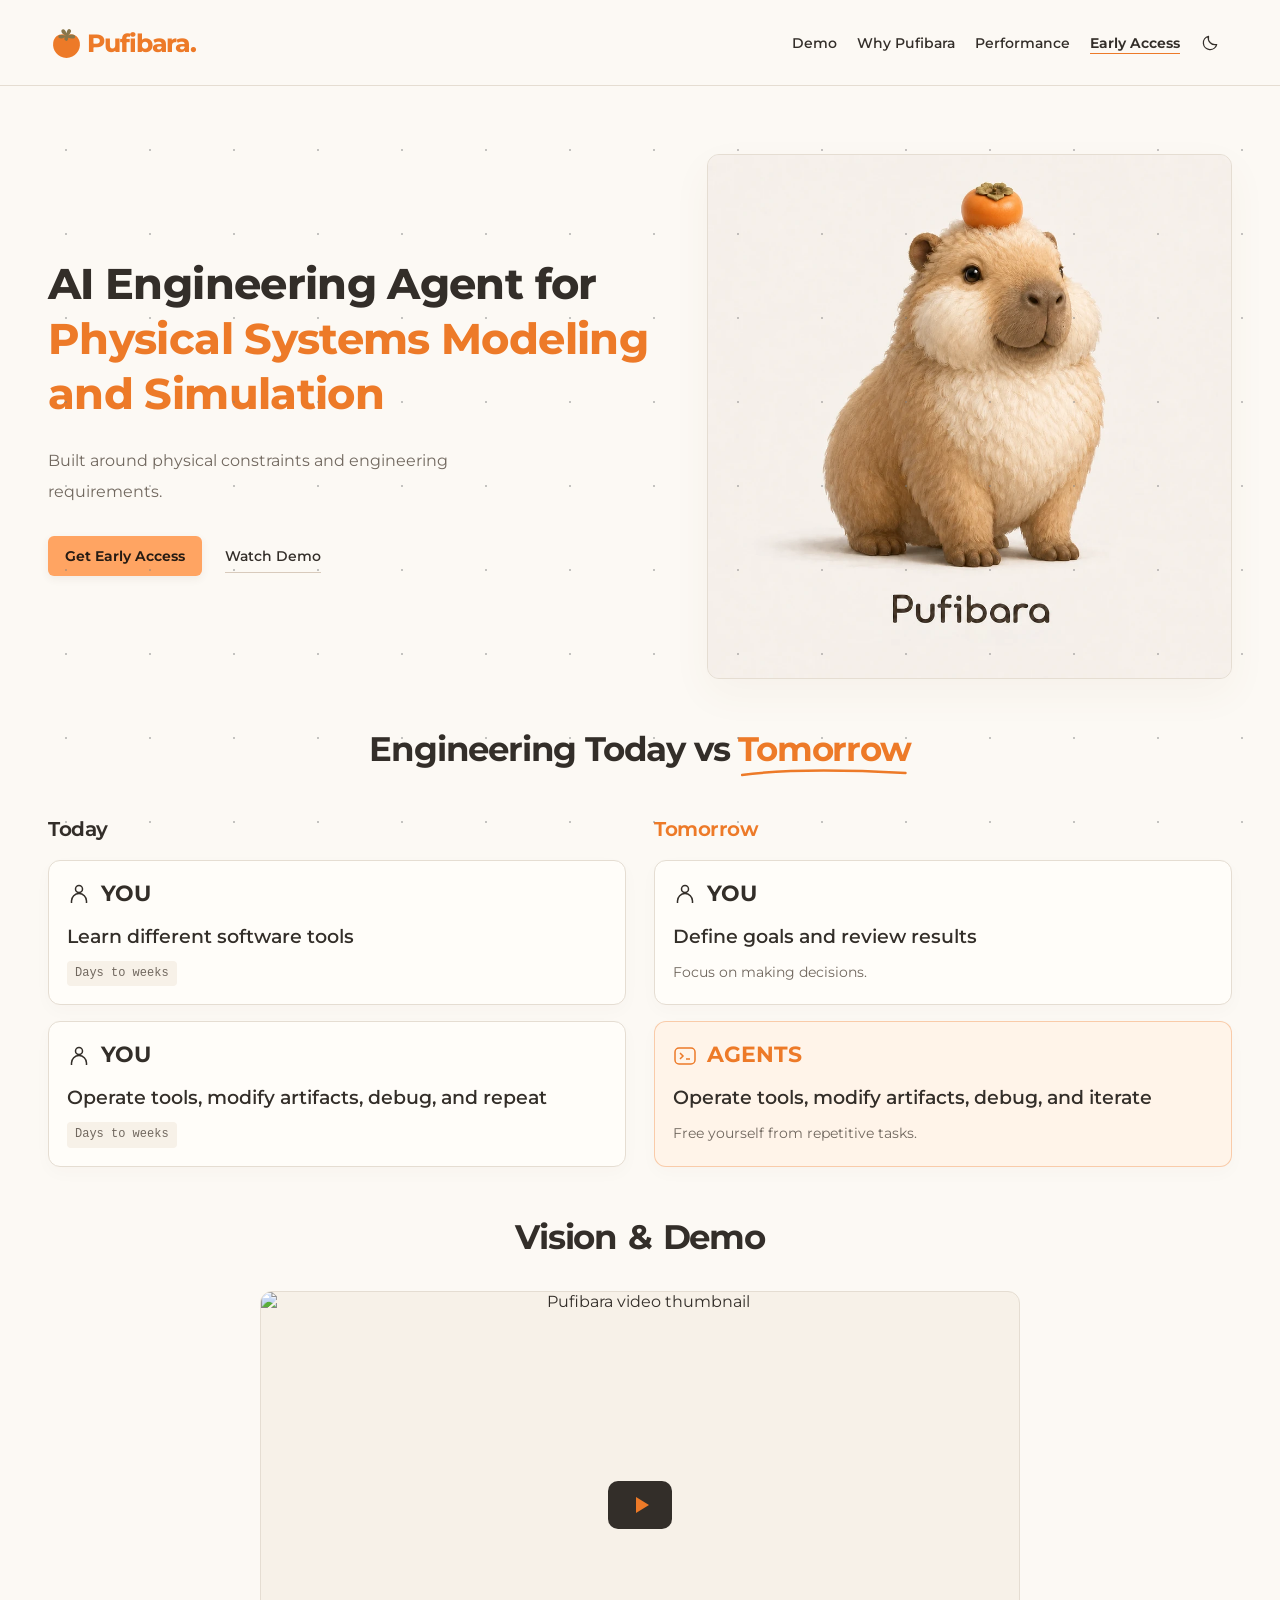
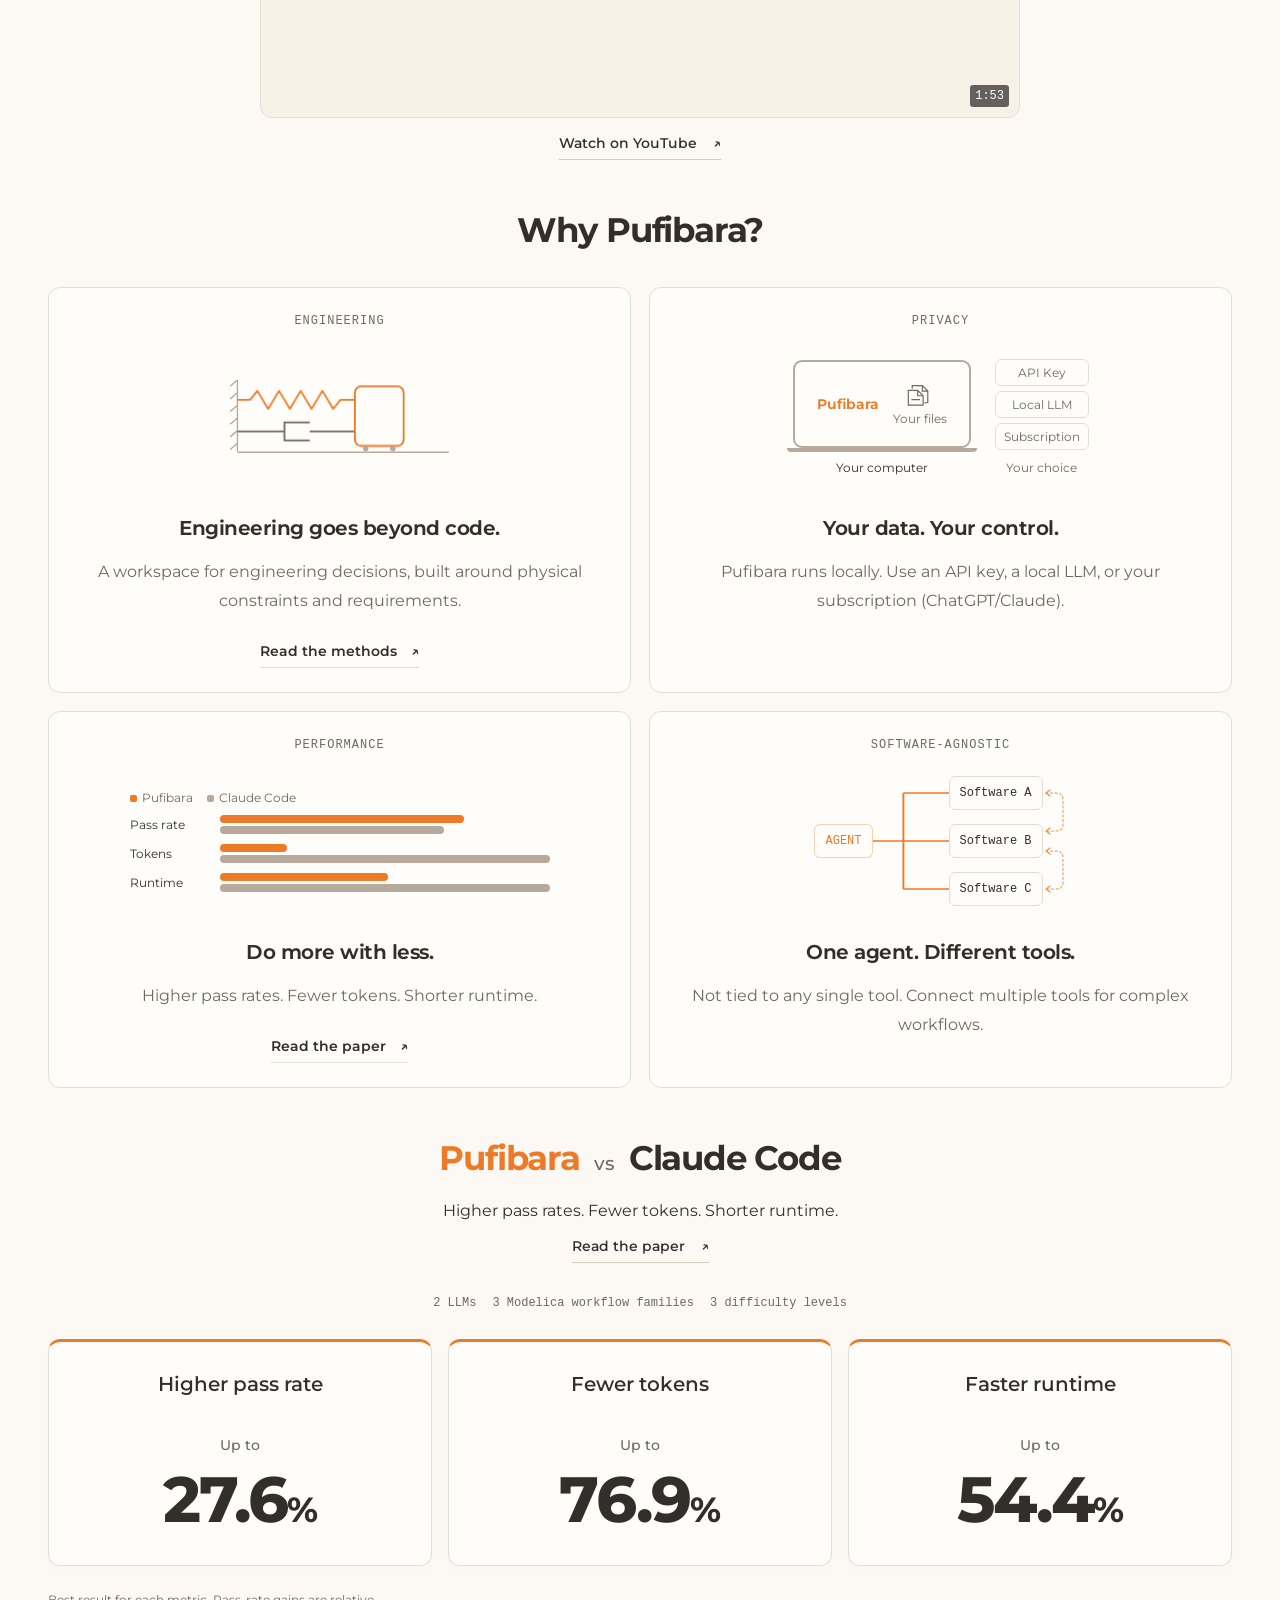
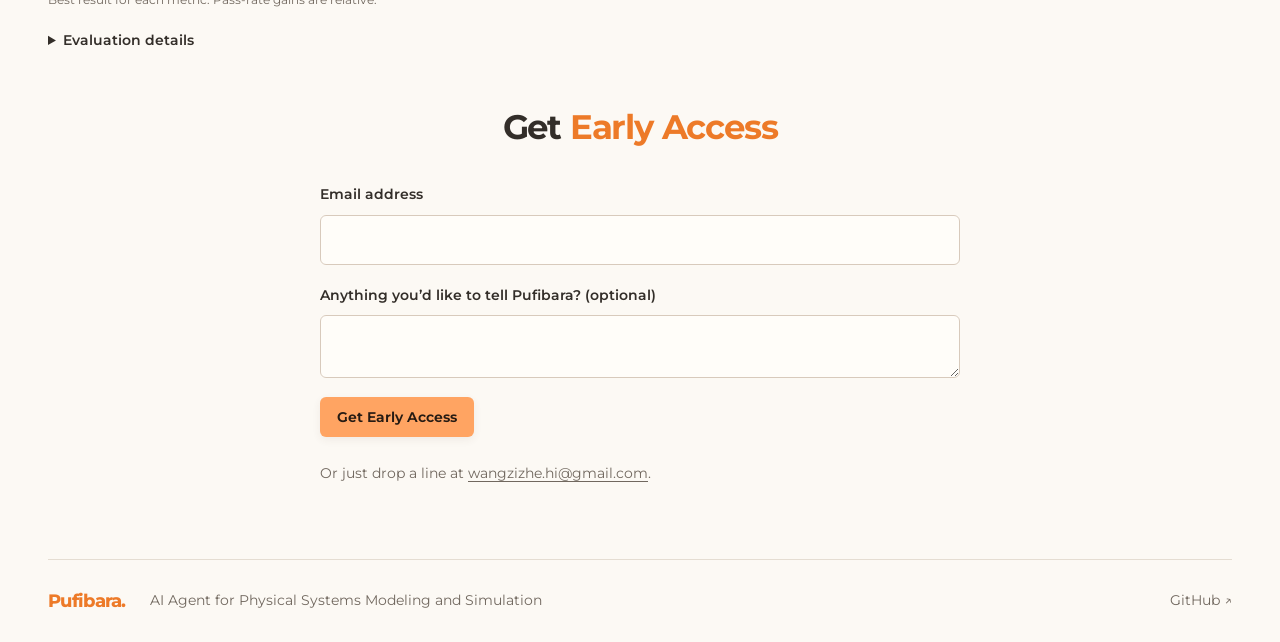
==== commit 94301f0f: "Optimize website fonts and responsive mascot images" ====
--- a/website/index.html
+++ b/website/index.html
@@ -8,8 +8,8 @@
   <title>Pufibara — AI Agent for Physical Systems Modeling and Simulation</title>
   <link rel="icon" href="assets/mascot-topper.svg" type="image/svg+xml">
   <script src="theme.js?v=5"></script>
-  <link rel="stylesheet" href="styles.css?v=header-spacing-1">
-  <link rel="preload" href="assets/fonts/Montserrat-Variable.woff2" as="font" type="font/woff2" crossorigin>
+  <link rel="stylesheet" href="styles.css?v=montserrat-latin-1">
+  <link rel="preload" href="assets/fonts/Montserrat-Latin.woff2" as="font" type="font/woff2" crossorigin>
   <script src="pilot-form.js" defer></script>
   <script src="demo-video.js" defer></script>
   <script src="page-motion.js?v=observer-1" defer></script>
@@ -46,8 +46,8 @@
       </div>
       <figure class="hero-art">
         <a class="mascot-link" href="#demo" aria-label="Watch the Pufibara demo">
-          <img data-mascot-theme="light" src="assets/pufibara.webp?v=mascot-2" alt="The Pufibara mascot: a fluffy capybara with an orange ornament on its head" width="960" height="960" fetchpriority="high">
-          <img data-mascot-theme="dark" src="assets/pufibara-dark.jpg" alt="The Pufibara mascot: a fluffy capybara with an orange ornament on its head" width="960" height="960">
+          <img data-mascot-theme="light" src="assets/pufibara.webp?v=mascot-2" srcset="assets/pufibara-640.webp 640w, assets/pufibara.webp?v=mascot-2 960w" sizes="(max-width: 440px) calc(90vw - 36px), (max-width: 700px) 360px, 960px" alt="The Pufibara mascot: a fluffy capybara with an orange ornament on its head" width="960" height="960" fetchpriority="high">
+          <img data-mascot-theme="dark" src="assets/pufibara-dark.webp" srcset="assets/pufibara-dark-640.webp 640w, assets/pufibara-dark.webp 960w" sizes="(max-width: 440px) calc(90vw - 36px), (max-width: 700px) 360px, 960px" alt="The Pufibara mascot: a fluffy capybara with an orange ornament on its head" width="960" height="960">
         </a>
       </figure>
     </section>
--- a/website/styles.css
+++ b/website/styles.css
@@ -5,7 +5,7 @@
   font-style: normal;
   font-weight: 100 900;
   font-display: swap;
-  src: url("assets/fonts/Montserrat-Variable.woff2") format("woff2");
+  src: url("assets/fonts/Montserrat-Latin.woff2") format("woff2");
 }
 
 :root {
